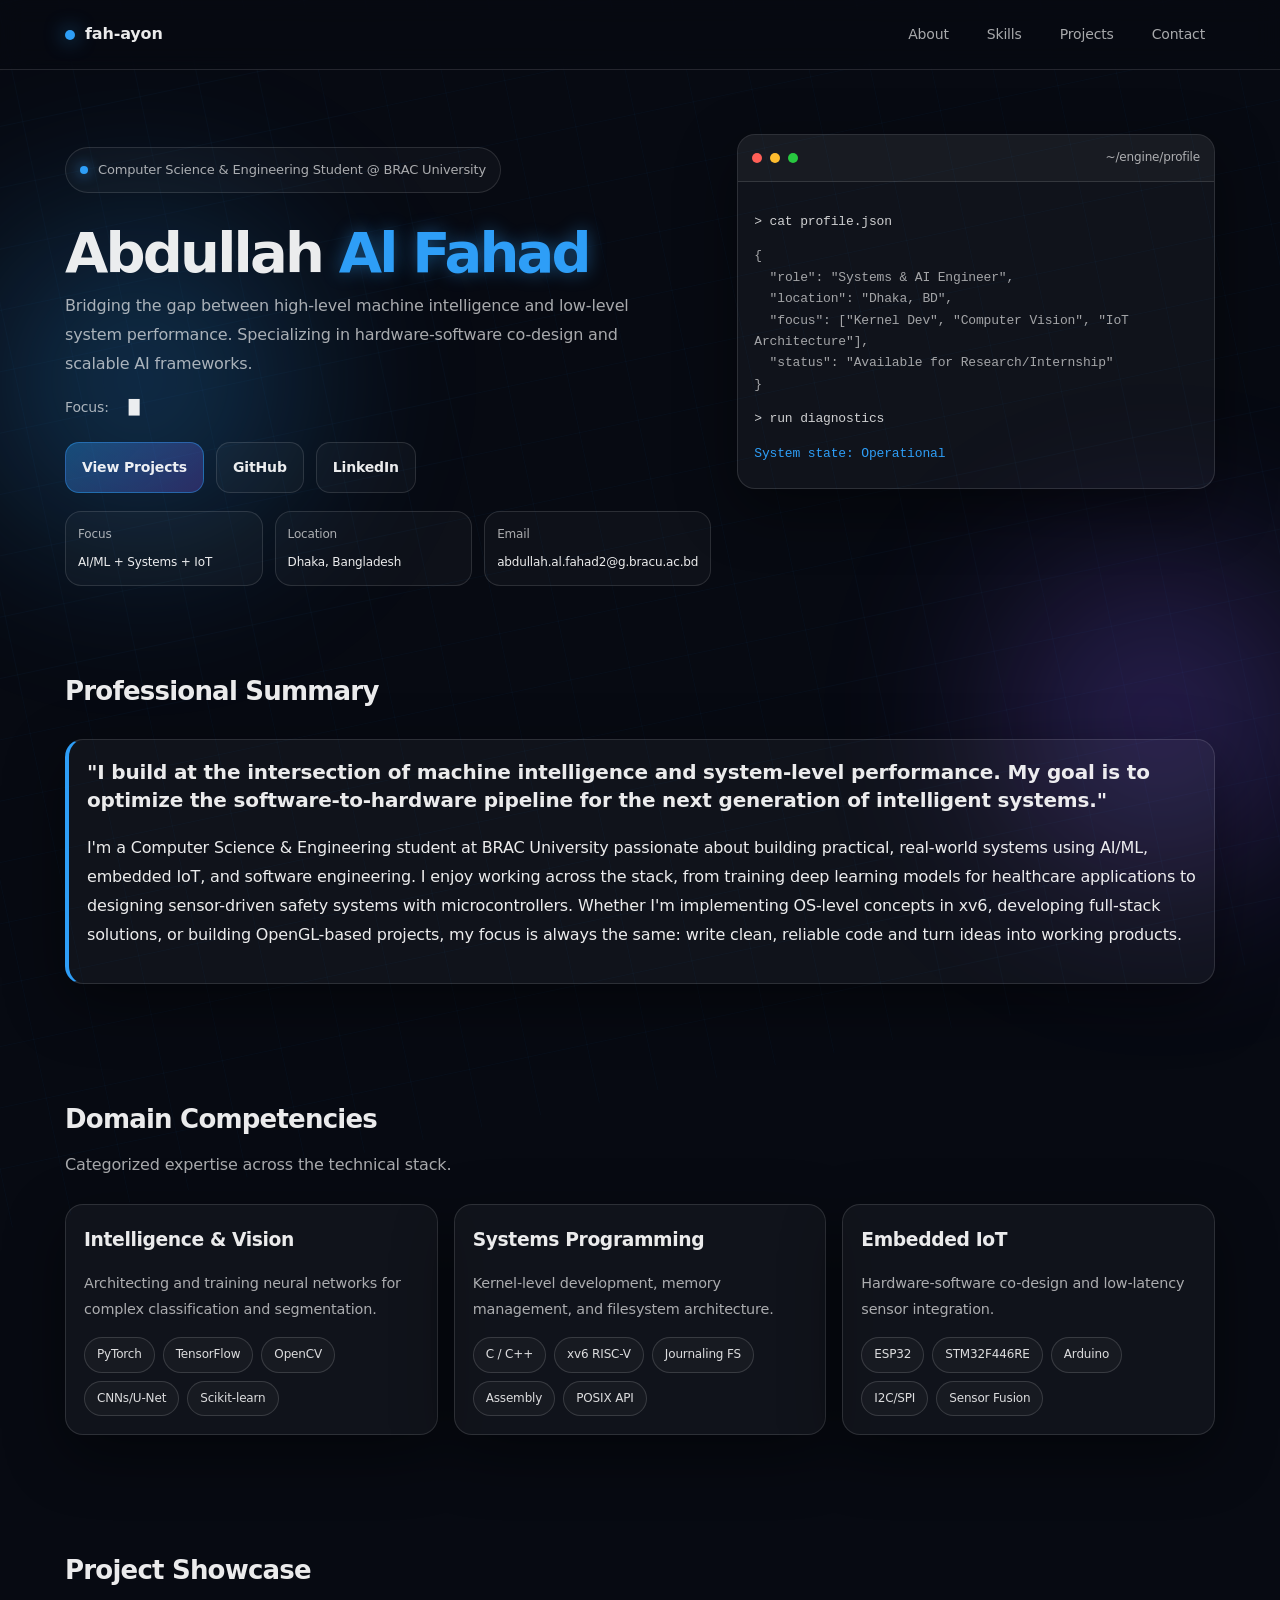
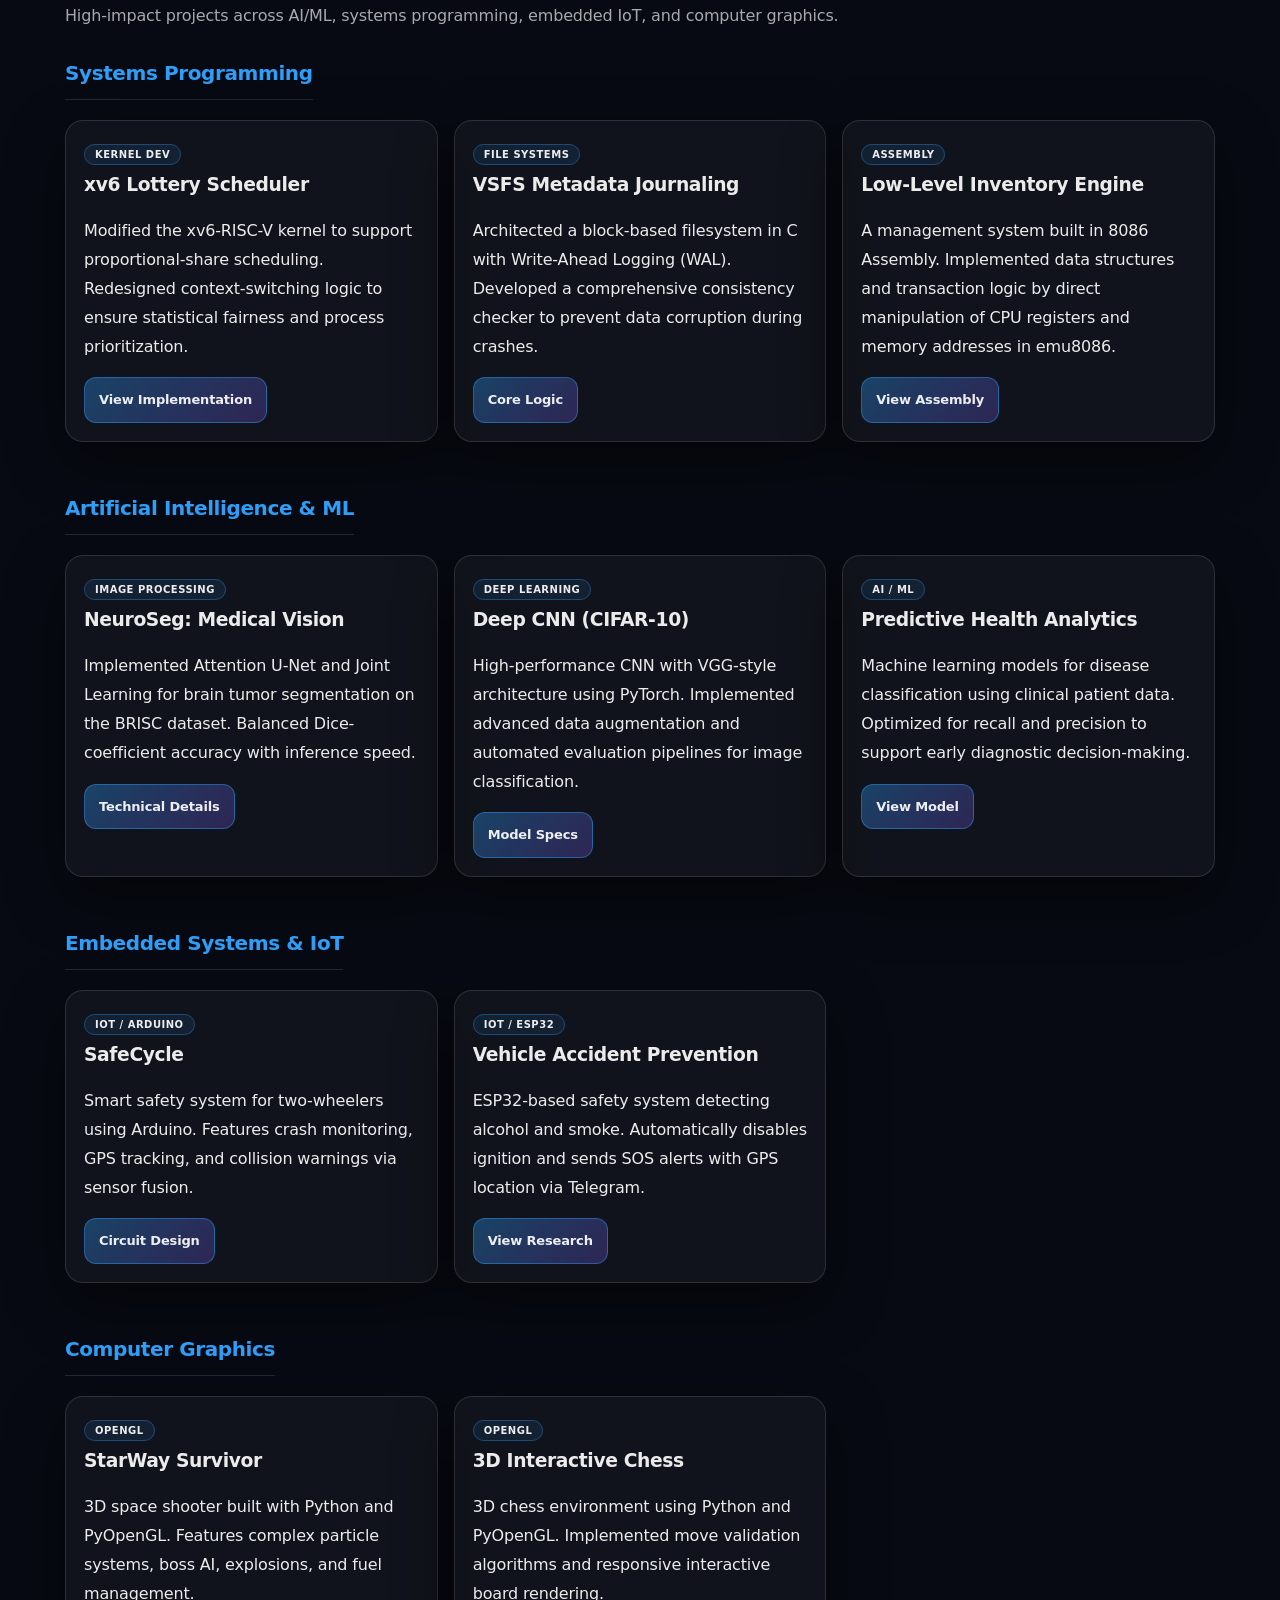
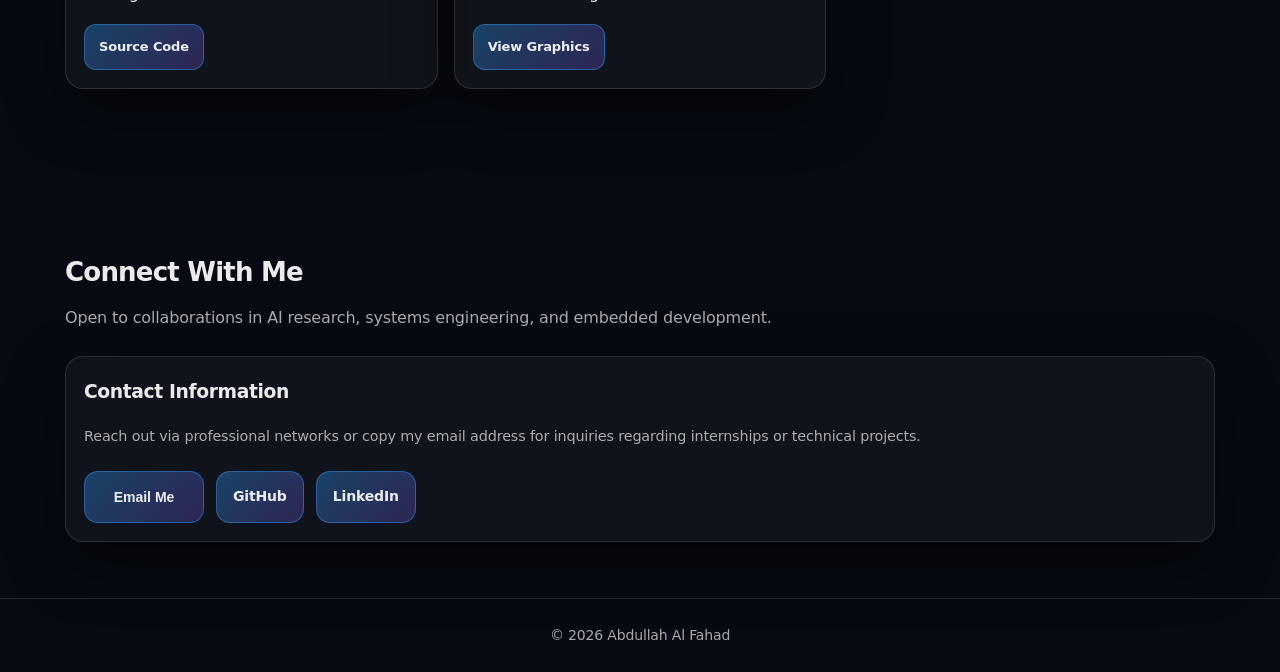
==== index.html @ 22591448 "fix project info and title" ====
<!DOCTYPE html>
<html lang="en">
<head>
  <meta charset="UTF-8" />
  <meta name="viewport" content="width=device-width, initial-scale=1.0" />
  <title>Abdullah Al Fahad | Computer Science Engineer</title>
  <meta name="description" content="Abdullah Al Fahad - CSE Student at BRAC University | Specializing in AI/ML, Systems Programming, and Embedded IoT." />
  <meta name="author" content="Abdullah Al Fahad" />
  <link rel="stylesheet" href="style.css" />
  <link rel="icon" href="https://fav.farm/code" />
</head>

<body>
  <div class="bg">
    <div class="grid"></div>
    <div class="glow glow-1"></div>
    <div class="glow glow-2"></div>
  </div>

  <header class="nav">
    <div class="nav-inner">
      <a class="brand" href="#home">
        <span class="brand-dot"></span>
        <span>fah-ayon</span>
      </a>

      <nav class="links" id="navLinks">
        <a href="#about">About</a>
        <a href="#competencies">Skills</a>
        <a href="#projects">Projects</a>
        <a href="#contact">Contact</a>
      </nav>

      <button class="menu-btn" id="menuBtn" aria-label="Open menu">
        <span></span><span></span><span></span>
      </button>
    </div>
  </header>

  <main id="home" class="container hero">
    <div class="hero-left">
      <p class="tag">
        <span class="pulse"></span>
        Computer Science & Engineering Student @ BRAC University
      </p>

      <h1 class="title">
        Abdullah <span class="neon">Al Fahad</span>
      </h1>

      <p class="subtitle">
        Bridging the gap between high-level machine intelligence and low-level system performance. 
        Specializing in hardware-software co-design and scalable AI frameworks.
      </p>

      <div class="typing">
        <span class="typing-label">Focus:</span>
        <span class="typing-text" id="typingText"></span>
        <span class="typing-cursor">█</span>
      </div>

      <div class="hero-actions">
        <a class="btn primary" href="#projects">View Projects</a>
        <a class="btn ghost" href="https://github.com/fah-ayon" target="_blank" rel="noreferrer">GitHub</a>
        <a class="btn ghost" href="https://linkedin.com/in/abdullahalfahadayon/" target="_blank" rel="noreferrer">LinkedIn</a>
      </div>

      <div class="hero-metrics">
        <div class="metric">
          <div class="metric-title">Focus</div>
          <div class="metric-value">AI/ML + Systems + IoT</div>
        </div>
        <div class="metric">
          <div class="metric-title">Location</div>
          <div class="metric-value">Dhaka, Bangladesh</div>
        </div>
        <div class="metric">
          <div class="metric-title">Email</div>
          <div class="metric-value">abdullah.al.fahad2@g.bracu.ac.bd</div>
        </div>
      </div>
    </div>

    <div class="hero-right">
      <div class="card terminal">
        <div class="terminal-top">
          <span class="dot red"></span>
          <span class="dot yellow"></span>
          <span class="dot green"></span>
          <span class="terminal-title">~/engine/profile</span>
        </div>
        <div class="terminal-body">
          <p><span class="cmd">> cat profile.json</span></p>
          <p class="out">{
  "role": "Systems & AI Engineer",
  "location": "Dhaka, BD",
  "focus": ["Kernel Dev", "Computer Vision", "IoT Architecture"],
  "status": "Available for Research/Internship"
}</p>
          <p><span class="cmd">> run diagnostics</span></p>
          <p class="out ok">System state: Operational</p>
        </div>
      </div>
    </div>
  </main>

  <section id="about" class="container section reveal">
    <div class="section-head">
      <h2>Professional Summary</h2>
    </div>
    <div class="card about-card">
      <blockquote>
        "I build at the intersection of machine intelligence and system-level performance. My goal is to optimize the software-to-hardware pipeline for the next generation of intelligent systems."
      </blockquote>
      <p>
        I'm a Computer Science & Engineering student at BRAC University passionate about building practical, real-world systems using AI/ML, embedded IoT, and software engineering. I enjoy working across the stack, from training deep learning models for healthcare applications to designing sensor-driven safety systems with microcontrollers. Whether I'm implementing OS-level concepts in xv6, developing full-stack solutions, or building OpenGL-based projects, my focus is always the same: write clean, reliable code and turn ideas into working products.
      </p>
    </div>
  </section>

  <section id="competencies" class="container section reveal">
    <div class="section-head">
      <h2>Domain Competencies</h2>
      <p>Categorized expertise across the technical stack.</p>
    </div>
    <div class="skills-grid">
      <div class="card reveal">
        <h3>Intelligence & Vision</h3>
        <p class="muted">Architecting and training neural networks for complex classification and segmentation.</p>
        <div class="chips">
          <span class="chip">PyTorch</span>
          <span class="chip">TensorFlow</span>
          <span class="chip">OpenCV</span>
          <span class="chip">CNNs/U-Net</span>
          <span class="chip">Scikit-learn</span>
        </div>
      </div>

      <div class="card reveal">
        <h3>Systems Programming</h3>
        <p class="muted">Kernel-level development, memory management, and filesystem architecture.</p>
        <div class="chips">
          <span class="chip">C / C++</span>
          <span class="chip">xv6 RISC-V</span>
          <span class="chip">Journaling FS</span>
          <span class="chip">Assembly</span>
          <span class="chip">POSIX API</span>
        </div>
      </div>

      <div class="card reveal">
        <h3>Embedded IoT</h3>
        <p class="muted">Hardware-software co-design and low-latency sensor integration.</p>
        <div class="chips">
          <span class="chip">ESP32</span>
          <span class="chip">STM32F446RE</span>
          <span class="chip">Arduino</span>
          <span class="chip">I2C/SPI</span>
          <span class="chip">Sensor Fusion</span>
        </div>
      </div>
    </div>
  </section>

  <section id="projects" class="container section reveal">
    <div class="section-head">
      <h2>Project Showcase</h2>
      <p>High-impact projects across AI/ML, systems programming, embedded IoT, and computer graphics.</p>
    </div>

    <div class="category-group reveal">
      <h3 class="category-title">Systems Programming</h3>
      <div class="projects-grid">
        <article class="card project reveal">
          <div class="project-top"><span class="badge">Kernel Dev</span></div>
          <h3>xv6 Lottery Scheduler</h3>
          <p>Modified the xv6-RISC-V kernel to support proportional-share scheduling. Redesigned context-switching logic to ensure statistical fairness and process prioritization.</p>
          <div class="project-actions"><a class="btn small primary" href="https://github.com/fah-ayon/Lottery-Scheduler-xv6" target="_blank">View Implementation</a></div>
        </article>

        <article class="card project reveal">
          <div class="project-top"><span class="badge">File Systems</span></div>
          <h3>VSFS Metadata Journaling</h3>
          <p>Architected a block-based filesystem in C with Write-Ahead Logging (WAL). Developed a comprehensive consistency checker to prevent data corruption during crashes.</p>
          <div class="project-actions"><a class="btn small primary" href="https://github.com/fah-ayon/MetaData-Journaling-VSFS-" target="_blank">Core Logic</a></div>
        </article>

        <article class="card project reveal">
          <div class="project-top"><span class="badge">Assembly</span></div>
          <h3>Low-Level Inventory Engine</h3>
          <p>A management system built in 8086 Assembly. Implemented data structures and transaction logic by direct manipulation of CPU registers and memory addresses in emu8086.</p>
          <div class="project-actions"><a class="btn small primary" href="https://github.com/fah-ayon/Grocery-Inventory-Management-System" target="_blank">View Assembly</a></div>
        </article>
      </div>
    </div>

    <div class="category-group reveal">
      <h3 class="category-title">Artificial Intelligence & ML</h3>
      <div class="projects-grid">
        <article class="card project reveal">
          <div class="project-top"><span class="badge">Image Processing</span></div>
          <h3>NeuroSeg: Medical Vision</h3>
          <p>Implemented Attention U-Net and Joint Learning for brain tumor segmentation on the BRISC dataset. Balanced Dice-coefficient accuracy with inference speed.</p>
          <div class="project-actions"><a class="btn small primary" href="https://github.com/fah-ayon/NeuroSeg-Classification" target="_blank">Technical Details</a></div>
        </article>

        <article class="card project reveal">
          <div class="project-top"><span class="badge">Deep Learning</span></div>
          <h3>Deep CNN (CIFAR-10)</h3>
          <p>High-performance CNN with VGG-style architecture using PyTorch. Implemented advanced data augmentation and automated evaluation pipelines for image classification.</p>
          <div class="project-actions"><a class="btn small primary" href="https://github.com/fah-ayon/Deep-CNN-Classifier-CIFAR10" target="_blank">Model Specs</a></div>
        </article>

        <article class="card project reveal">
          <div class="project-top"><span class="badge">AI / ML</span></div>
          <h3>Predictive Health Analytics</h3>
          <p>Machine learning models for disease classification using clinical patient data. Optimized for recall and precision to support early diagnostic decision-making.</p>
          <div class="project-actions"><a class="btn small primary" href="https://github.com/fah-ayon/Disease-Classification-using-Machine-Learning" target="_blank">View Model</a></div>
        </article>
      </div>
    </div>

    <div class="category-group reveal">
      <h3 class="category-title">Embedded Systems & IoT</h3>
      <div class="projects-grid">
        <article class="card project reveal">
          <div class="project-top"><span class="badge">IoT / Arduino</span></div>
          <h3>SafeCycle</h3>
          <p>Smart safety system for two-wheelers using Arduino. Features crash monitoring, GPS tracking, and collision warnings via sensor fusion.</p>
          <div class="project-actions"><a class="btn small primary" href="https://github.com/fah-ayon/SafeCycle" target="_blank">Circuit Design</a></div>
        </article>

        <article class="card project reveal">
          <div class="project-top"><span class="badge">IoT / ESP32</span></div>
          <h3>Vehicle Accident Prevention</h3>
          <p>ESP32-based safety system detecting alcohol and smoke. Automatically disables ignition and sends SOS alerts with GPS location via Telegram.</p>
          <div class="project-actions"><a class="btn small primary" href="https://github.com/fah-ayon/Car-Accident-Detection-and-Prevention-System-with-Alcohol-Smoke-Detector" target="_blank">View Research</a></div>
        </article>
      </div>
    </div>

    <div class="category-group reveal">
      <h3 class="category-title">Computer Graphics</h3>
      <div class="projects-grid">
        <article class="card project reveal">
          <div class="project-top"><span class="badge">OpenGL</span></div>
          <h3>StarWay Survivor</h3>
          <p>3D space shooter built with Python and PyOpenGL. Features complex particle systems, boss AI, explosions, and fuel management.</p>
          <div class="project-actions"><a class="btn small primary" href="https://github.com/fah-ayon/StarWay-Survivor-3D-OpenGL-Space-Shooter" target="_blank">Source Code</a></div>
        </article>

        <article class="card project reveal">
          <div class="project-top"><span class="badge">OpenGL</span></div>
          <h3>3D Interactive Chess</h3>
          <p>3D chess environment using Python and PyOpenGL. Implemented move validation algorithms and responsive interactive board rendering.</p>
          <div class="project-actions"><a class="btn small primary" href="https://github.com/fah-ayon/3D-Chess-Game" target="_blank">View Graphics</a></div>
        </article>
      </div>
    </div>
  </section>

<section id="contact" class="container section reveal">
  <div class="section-head">
    <h2>Connect With Me</h2>
    <p>Open to collaborations in AI research, systems engineering, and embedded development.</p>
  </div>
  <div class="card">
    <h3>Contact Information</h3>
    <p class="muted">
      Reach out via professional networks or copy my email address for inquiries regarding internships or technical projects.
    </p>
    <div class="hero-actions">
      <button class="btn primary" id="copyEmailBtn" data-email="abdullah.al.fahad2@g.bracu.ac.bd">
        <span class="btn-text">Email Me</span>
        <span class="copy-feedback" style="display: none;">Copied!</span>
      </button>
      
      <a class="btn primary" href="https://github.com/fah-ayon" target="_blank" rel="noreferrer">GitHub</a>
      <a class="btn primary" href="https://linkedin.com/in/abdullahalfahadayon/" target="_blank" rel="noreferrer">LinkedIn</a>
    </div>
  </div>
</section>

  <footer class="footer">
    <p>
      &copy; <span id="year"></span> Abdullah Al Fahad
    </p>
  </footer>

  <script src="script.js"></script>
</body>
</html>
---- style.css ----
/* ============================================
   CSS VARIABLES
   ============================================ */
:root {
  --bg: #070a12;
  --panel: rgba(255, 255, 255, 0.06);
  --panel2: rgba(255, 255, 255, 0.08);
  --text: rgba(255, 255, 255, 0.92);
  --muted: rgba(255, 255, 255, 0.65);
  --line: rgba(255, 255, 255, 0.12);
  --neon: #2e9ef7;
  --neon2: #8a5cff;
  --shadow: 0 20px 60px rgba(0, 0, 0, 0.45);
  --radius: 18px;
}

/* ============================================
   GLOBAL RESETS & BASE STYLES
   ============================================ */
* {
  box-sizing: border-box;
}

html {
  scroll-behavior: smooth;
}

body {
  margin: 0;
  font-family: ui-sans-serif, system-ui, -apple-system, Segoe UI, Roboto, Arial, sans-serif;
  background: var(--bg);
  color: var(--text);
  overflow-x: hidden;
  line-height: 1.8;
  letter-spacing: -0.01em;
}

a {
  color: inherit;
  text-decoration: none;
}

.container {
  width: min(1150px, 92%);
  margin: 0 auto;
}

/* ============================================
   BACKGROUND EFFECTS
   ============================================ */
.bg {
  position: fixed;
  inset: 0;
  z-index: -1;
}

/* Grid Pattern */
.grid {
  position: absolute;
  inset: -20%;
  background-image: 
    linear-gradient(rgba(46, 158, 247, 0.10) 1px, transparent 1px),
    linear-gradient(90deg, rgba(46, 158, 247, 0.10) 1px, transparent 1px);
  background-size: 60px 60px;
  transform: rotate(-12deg);
  filter: blur(0.2px);
  opacity: 0.35;
}

/* Glow Effects */
.glow {
  position: absolute;
  width: 520px;
  height: 520px;
  border-radius: 50%;
  filter: blur(80px);
  opacity: 0.35;
}

.glow-1 {
  left: -120px;
  top: 120px;
  background: radial-gradient(circle, var(--neon), transparent 65%);
}

.glow-2 {
  right: -140px;
  bottom: -80px;
  background: radial-gradient(circle, var(--neon2), transparent 65%);
}

/* ============================================
   NAVIGATION BAR
   ============================================ */
.nav {
  position: sticky;
  top: 0;
  backdrop-filter: blur(12px);
  border-bottom: 1px solid var(--line);
  background: rgba(7, 10, 18, 0.65);
  z-index: 50;
}

.nav-inner {
  width: min(1150px, 92%);
  margin: 0 auto;
  display: flex;
  align-items: center;
  justify-content: space-between;
  padding: 14px 0;
}

/* Brand Logo */
.brand {
  display: flex;
  align-items: center;
  gap: 10px;
  font-weight: 700;
}

.brand-dot {
  width: 10px;
  height: 10px;
  border-radius: 50%;
  background: var(--neon);
  box-shadow: 0 0 20px rgba(46, 158, 247, 0.8);
}

/* Navigation Links */
.links {
  display: flex;
  gap: 18px;
  font-size: 14px;
  color: var(--muted);
}

.links a {
  padding: 8px 10px;
  border-radius: 12px;
  transition: 0.2s ease;
}

.links a:hover {
  background: rgba(255, 255, 255, 0.06);
  color: var(--text);
}

/* Mobile Menu Button */
.menu-btn {
  display: none;
  border: 1px solid var(--line);
  background: rgba(255, 255, 255, 0.04);
  padding: 8px;
  border-radius: 8px;
  cursor: pointer;
  flex-direction: column;
  gap: 4px;
}

.menu-btn span {
  display: block;
  width: 20px;
  height: 2px;
  background-color: var(--text);
  transition: 0.3s ease;
}

.menu-btn.active span:nth-child(1) {
  transform: translateY(6px) rotate(45deg);
}

.menu-btn.active span:nth-child(2) {
  opacity: 0;
}

.menu-btn.active span:nth-child(3) {
  transform: translateY(-6px) rotate(-45deg);
}

/* ============================================
   HERO SECTION
   ============================================ */
.hero {
  padding: 64px 0 26px;
  display: grid;
  grid-template-columns: 1.15fr 0.85fr;
  gap: 26px;
  align-items: start;
}

/* Tag Badge */
.tag {
  display: inline-flex;
  align-items: center;
  gap: 10px;
  font-size: 13px;
  color: var(--muted);
  border: 1px solid var(--line);
  padding: 10px 14px;
  border-radius: 999px;
  background: rgba(255, 255, 255, 0.03);
}

.pulse {
  width: 8px;
  height: 8px;
  border-radius: 50%;
  background: var(--neon);
  box-shadow: 0 0 14px rgba(46, 158, 247, 0.9);
}

/* Hero Text */
.title {
  margin: 18px 0 10px;
  font-size: clamp(36px, 5vw, 56px);
  line-height: 1.05;
  letter-spacing: -0.05em;
}

.neon {
  color: var(--neon);
  text-shadow: 0 0 18px rgba(46, 158, 247, 0.45);
}

.subtitle {
  margin: 0;
  color: var(--muted);
  font-size: 16px;
  max-width: 56ch;
}

/* Typing Effect */
.typing {
  margin-top: 16px;
  display: flex;
  align-items: center;
  gap: 10px;
  font-size: 14px;
}

.typing-label {
  color: var(--muted);
}

.typing-text {
  color: var(--neon);
  font-family: monospace;
}

.typing-cursor {
  animation: blink 1s infinite;
}

@keyframes blink {
  50% {
    opacity: 0;
  }
}

/* Hero Actions */
.hero-actions {
  display: flex;
  flex-wrap: wrap;
  gap: 12px;
  margin-top: 22px;
}

/* Hero Metrics */
.hero-metrics {
  margin-top: 18px;
  display: grid;
  grid-template-columns: repeat(3, 1fr);
  gap: 12px;
}

.metric {
  border: 1px solid var(--line);
  background: rgba(255, 255, 255, 0.03);
  border-radius: 16px;
  padding: 12px;
}

.metric-title {
  color: var(--muted);
  font-size: 12px;
  margin-bottom: 6px;
}

.metric-value {
  font-size: 12px;
  color: rgba(255, 255, 255, 0.92);
}

/* ============================================
   BUTTONS
   ============================================ */
.btn {
  display: inline-flex;
  align-items: center;
  justify-content: center;
  padding: 12px 16px;
  border-radius: 14px;
  border: 1px solid var(--line);
  background: rgba(255, 255, 255, 0.04);
  color: var(--text);
  font-weight: 600;
  font-size: 14px;
  transition: 0.2s ease;
}

.btn:hover {
  transform: translateY(-1px);
  border-color: rgba(46, 158, 247, 0.35);
  box-shadow: 0 14px 40px rgba(0, 0, 0, 0.35);
}

.btn.primary {
  background: linear-gradient(135deg, rgba(46, 158, 247, 0.35), rgba(138, 92, 255, 0.25));
  border-color: rgba(46, 158, 247, 0.45);
}

.btn.ghost {
  background: rgba(255, 255, 255, 0.03);
}

.btn.small {
  padding: 10px 14px;
  border-radius: 12px;
  font-size: 13px;
}

#copyEmailBtn {
  position: relative;
  min-width: 120px;
  display: inline-flex;
  align-items: center;
  justify-content: center;
  cursor: pointer;
}

.copy-feedback {
  color: #50b3ec;
  font-weight: bold;
}

/* ============================================
   CARD COMPONENTS
   ============================================ */
.card {
  border: 1px solid var(--line);
  background: rgba(255, 255, 255, 0.04);
  border-radius: var(--radius);
  box-shadow: var(--shadow);
  padding: 18px;
  transition: all 0.3s cubic-bezier(0.4, 0, 0.2, 1);
}

.card:hover {
  border-color: rgba(46, 158, 247, 0.4);
}

/* Terminal Card */
.terminal {
  padding: 0;
  overflow: hidden;
}

.terminal-top {
  display: flex;
  align-items: center;
  gap: 8px;
  padding: 12px 14px;
  border-bottom: 1px solid var(--line);
  background: rgba(255, 255, 255, 0.03);
}

.dot {
  width: 10px;
  height: 10px;
  border-radius: 50%;
}

.red {
  background: #ff5f57;
}

.yellow {
  background: #febc2e;
}

.green {
  background: #28c840;
}

.terminal-title {
  margin-left: auto;
  font-size: 12px;
  color: var(--muted);
}

.terminal-body {
  padding: 16px;
  font-family: monospace;
  font-size: 13px;
  line-height: 1.65;
}

.cmd {
  color: rgba(255, 255, 255, 0.8);
}

.out {
  color: rgba(255, 255, 255, 0.62);
  margin: 0 0 8px;
  white-space: pre-wrap;
}

.ok {
  color: var(--neon);
}

/* ============================================
   SECTIONS
   ============================================ */
.section {
  padding: 56px 0;
  scroll-margin-top: 80px;
}

.section-head {
  margin-bottom: 24px;
}

.section-head h2 {
  margin: 0 0 8px;
  font-size: 26px;
  letter-spacing: -0.03em;
}

.section-head p {
  margin: 0;
  color: var(--muted);
}

/* About Section */
.about-card {
  border-left: 4px solid var(--neon);
}

blockquote {
  font-size: 1.25rem;
  font-weight: 600;
  color: var(--text);
  margin: 0 0 20px 0;
  line-height: 1.4;
}

/* Skills & Projects Grids */
.skills-grid,
.projects-grid {
  display: grid;
  grid-template-columns: repeat(3, 1fr);
  gap: 16px;
}

h3 {
  margin: 0 0 10px;
  letter-spacing: -0.02em;
}

.muted {
  font-size: 0.9rem;
  color: var(--muted);
}

/* Category Groups for Projects */
.category-group {
  margin-bottom: 48px;
}

.category-title {
  font-size: 1.25rem;
  color: var(--neon);
  margin-bottom: 20px;
  padding-bottom: 8px;
  border-bottom: 1px solid var(--line);
  display: inline-block;
}

/* ============================================
   CHIPS & BADGES
   ============================================ */
.chips {
  display: flex;
  flex-wrap: wrap;
  gap: 8px;
  margin-top: 12px;
}

.chip {
  padding: 6px 12px;
  border-radius: 999px;
  border: 1px solid rgba(255, 255, 255, 0.14);
  background: rgba(255, 255, 255, 0.03);
  color: rgba(255, 255, 255, 0.85);
  font-size: 12px;
}

.badge {
  font-size: 10px;
  padding: 4px 10px;
  border-radius: 999px;
  font-weight: 700;
  border: 1px solid rgba(46, 158, 247, 0.35);
  background: rgba(46, 158, 247, 0.10);
  text-transform: uppercase;
  letter-spacing: 0.05em;
}

/* ============================================
   FOOTER
   ============================================ */
.footer {
  padding: 10px 0;
  border-top: 1px solid var(--line);
  text-align: center;
  color: var(--muted);
  font-size: 14px;
}

.a {
  color: var(--neon);
}

.a:hover {
  text-decoration: underline;
}

/* ============================================
   SCROLL REVEAL ANIMATIONS
   ============================================ */

/* Initial state: Hidden and slightly shifted down */
.reveal {
  opacity: 0;
  transform: translateY(30px);
  transition: all 0.8s cubic-bezier(0.4, 0, 0.2, 1);
  visibility: hidden;
}

/* Visible state: Triggered by JavaScript */
.reveal.active {
  opacity: 1;
  transform: translateY(0);
  visibility: visible;
}

/* ============================================
   RESPONSIVE DESIGN
   ============================================ */

/* Tablet & Below */
@media (max-width: 980px) {
  .hero {
    grid-template-columns: 1fr;
  }

  .skills-grid,
  .projects-grid {
    grid-template-columns: 1fr 1fr;
  }
}

/* Mobile */
@media (max-width: 720px) {
  .skills-grid,
  .projects-grid {
    grid-template-columns: 1fr;
  }

  .menu-btn {
    display: flex;
  }

  .links {
    display: none;
    position: absolute;
    top: 70px;
    left: 5%;
    right: 5%;
    flex-direction: column;
    background: rgba(7, 10, 18, 0.98);
    border: 1px solid var(--line);
    border-radius: 12px;
    padding: 20px;
    z-index: 100;
  }

  .links.show {
    display: flex !important;
  }
}
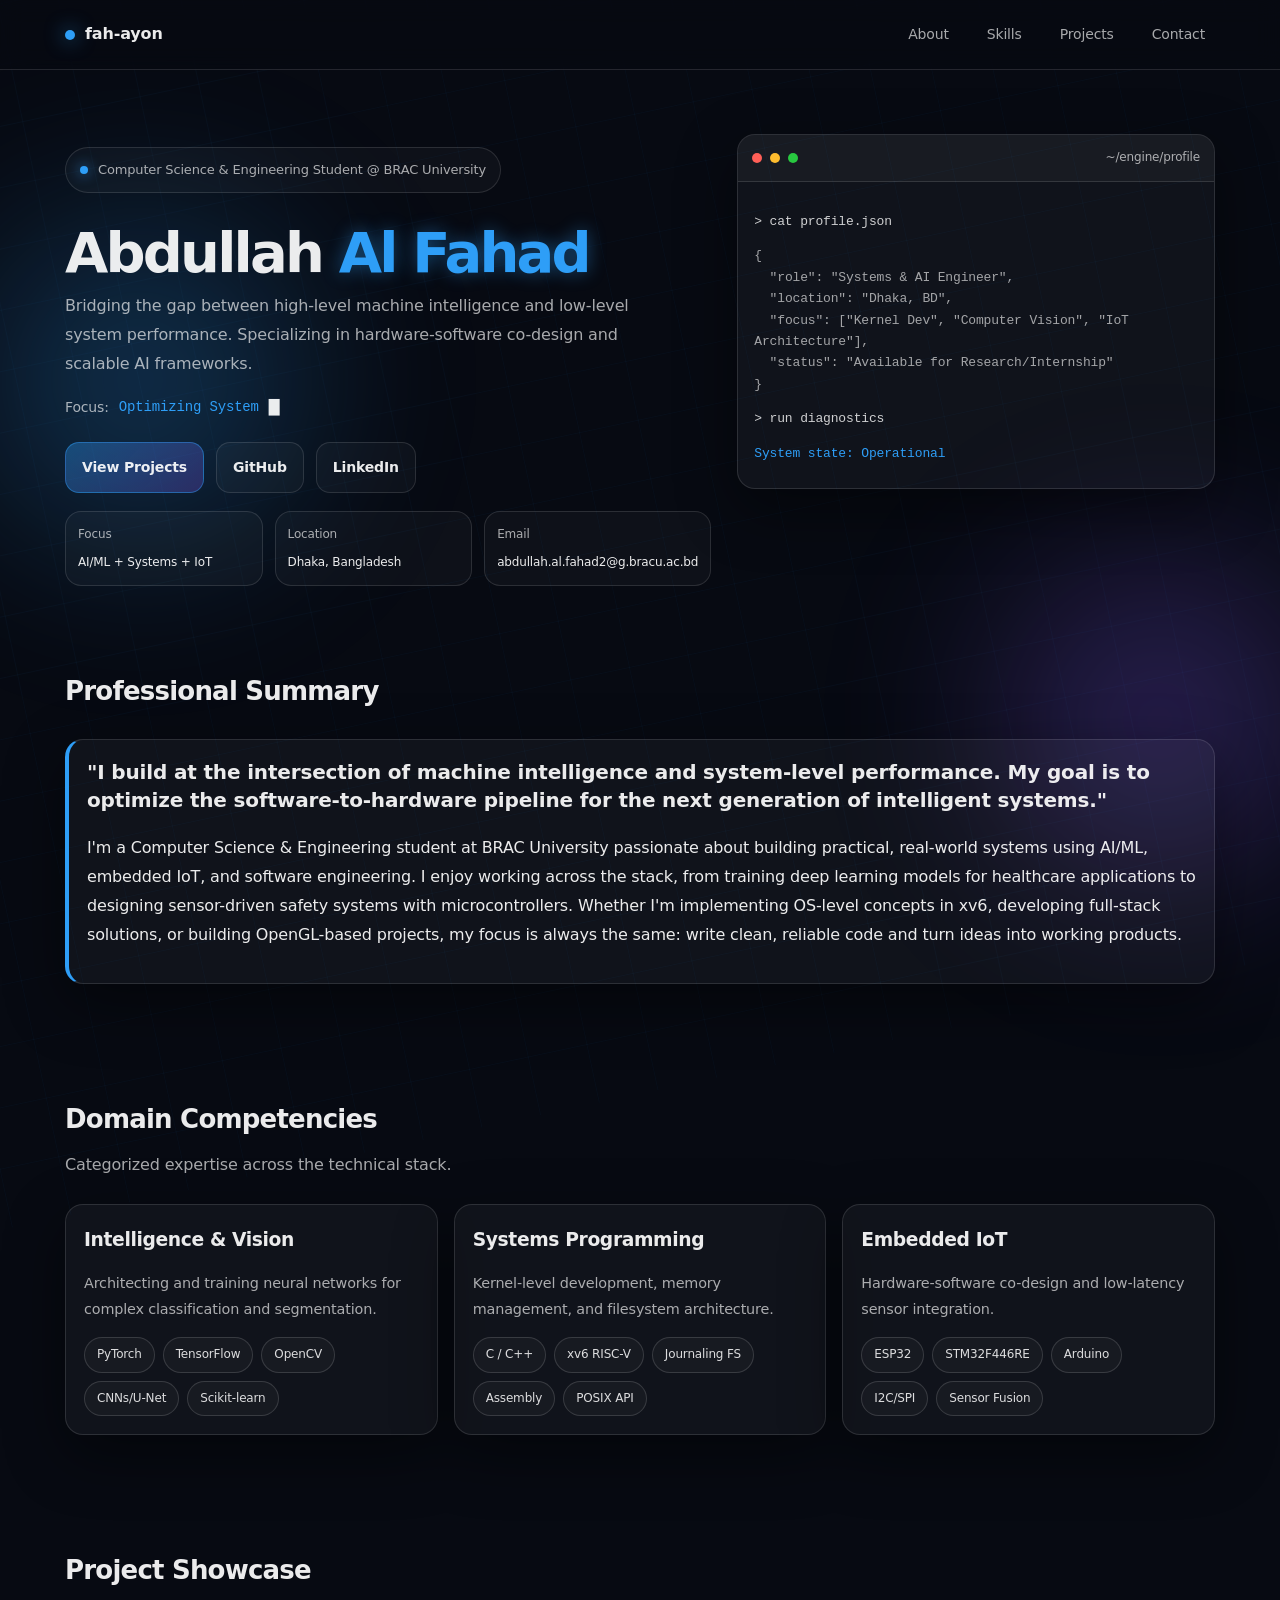
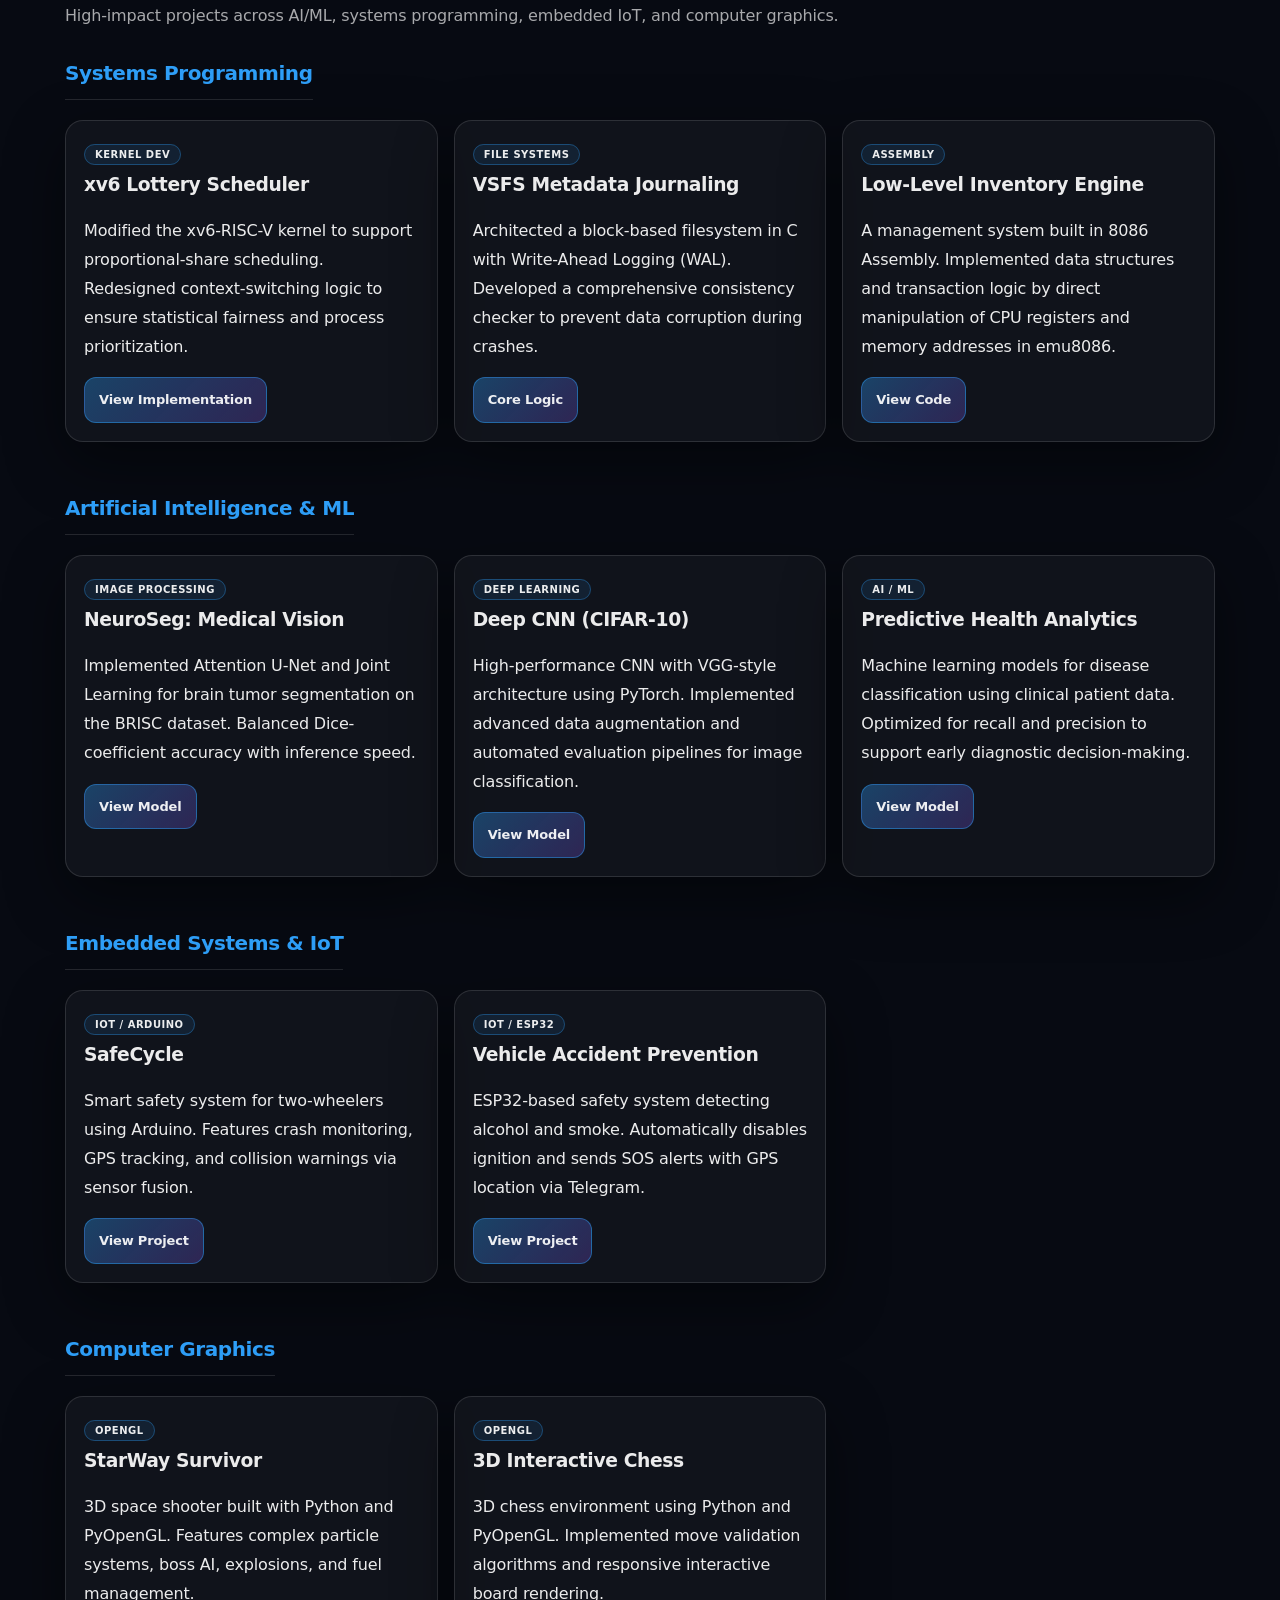
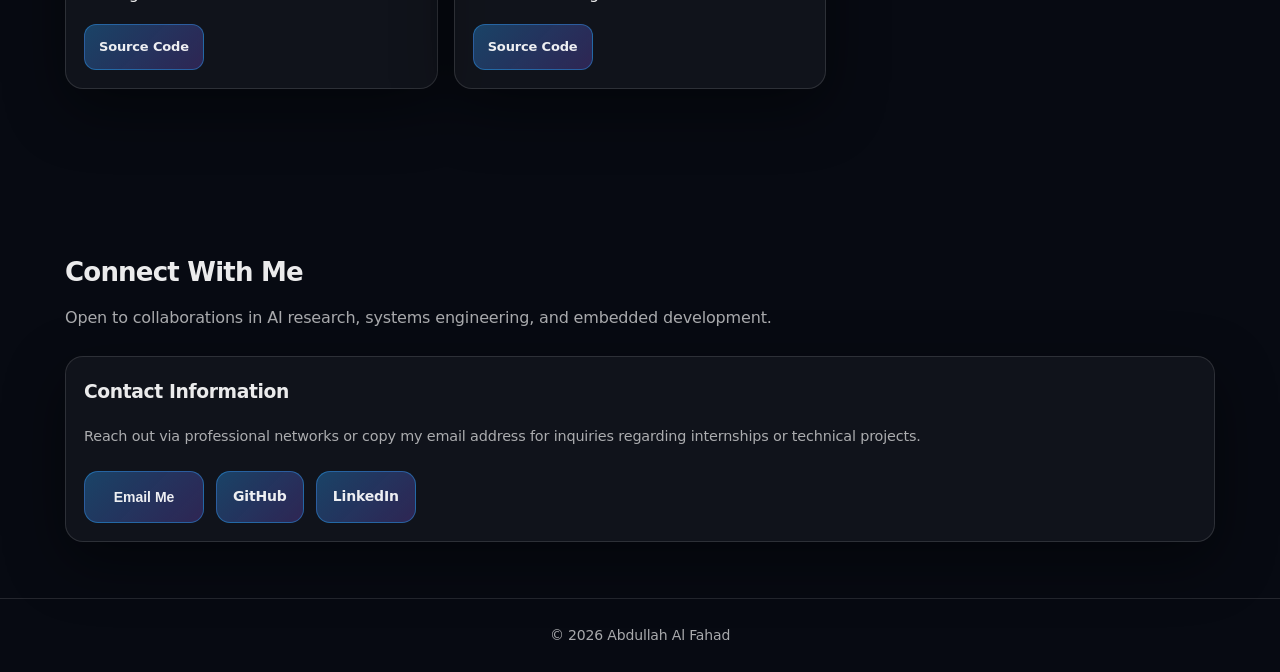
==== commit 436ed244: "fix project info and title" ====
--- a/index.html
+++ b/index.html
@@ -189,7 +189,7 @@
           <div class="project-top"><span class="badge">Assembly</span></div>
           <h3>Low-Level Inventory Engine</h3>
           <p>A management system built in 8086 Assembly. Implemented data structures and transaction logic by direct manipulation of CPU registers and memory addresses in emu8086.</p>
-          <div class="project-actions"><a class="btn small primary" href="https://github.com/fah-ayon/Grocery-Inventory-Management-System" target="_blank">View Assembly</a></div>
+          <div class="project-actions"><a class="btn small primary" href="https://github.com/fah-ayon/Grocery-Inventory-Management-System" target="_blank">View Code</a></div>
         </article>
       </div>
     </div>
@@ -201,14 +201,14 @@
           <div class="project-top"><span class="badge">Image Processing</span></div>
           <h3>NeuroSeg: Medical Vision</h3>
           <p>Implemented Attention U-Net and Joint Learning for brain tumor segmentation on the BRISC dataset. Balanced Dice-coefficient accuracy with inference speed.</p>
-          <div class="project-actions"><a class="btn small primary" href="https://github.com/fah-ayon/NeuroSeg-Classification" target="_blank">Technical Details</a></div>
+          <div class="project-actions"><a class="btn small primary" href="https://github.com/fah-ayon/NeuroSeg-Classification" target="_blank">View Model</a></div>
         </article>
 
         <article class="card project reveal">
           <div class="project-top"><span class="badge">Deep Learning</span></div>
           <h3>Deep CNN (CIFAR-10)</h3>
           <p>High-performance CNN with VGG-style architecture using PyTorch. Implemented advanced data augmentation and automated evaluation pipelines for image classification.</p>
-          <div class="project-actions"><a class="btn small primary" href="https://github.com/fah-ayon/Deep-CNN-Classifier-CIFAR10" target="_blank">Model Specs</a></div>
+          <div class="project-actions"><a class="btn small primary" href="https://github.com/fah-ayon/Deep-CNN-Classifier-CIFAR10" target="_blank">View Model</a></div>
         </article>
 
         <article class="card project reveal">
@@ -227,14 +227,14 @@
           <div class="project-top"><span class="badge">IoT / Arduino</span></div>
           <h3>SafeCycle</h3>
           <p>Smart safety system for two-wheelers using Arduino. Features crash monitoring, GPS tracking, and collision warnings via sensor fusion.</p>
-          <div class="project-actions"><a class="btn small primary" href="https://github.com/fah-ayon/SafeCycle" target="_blank">Circuit Design</a></div>
+          <div class="project-actions"><a class="btn small primary" href="https://github.com/fah-ayon/SafeCycle" target="_blank">View Project</a></div>
         </article>
 
         <article class="card project reveal">
           <div class="project-top"><span class="badge">IoT / ESP32</span></div>
           <h3>Vehicle Accident Prevention</h3>
           <p>ESP32-based safety system detecting alcohol and smoke. Automatically disables ignition and sends SOS alerts with GPS location via Telegram.</p>
-          <div class="project-actions"><a class="btn small primary" href="https://github.com/fah-ayon/Car-Accident-Detection-and-Prevention-System-with-Alcohol-Smoke-Detector" target="_blank">View Research</a></div>
+          <div class="project-actions"><a class="btn small primary" href="https://github.com/fah-ayon/Car-Accident-Detection-and-Prevention-System-with-Alcohol-Smoke-Detector" target="_blank">View Project</a></div>
         </article>
       </div>
     </div>
@@ -253,7 +253,7 @@
           <div class="project-top"><span class="badge">OpenGL</span></div>
           <h3>3D Interactive Chess</h3>
           <p>3D chess environment using Python and PyOpenGL. Implemented move validation algorithms and responsive interactive board rendering.</p>
-          <div class="project-actions"><a class="btn small primary" href="https://github.com/fah-ayon/3D-Chess-Game" target="_blank">View Graphics</a></div>
+          <div class="project-actions"><a class="btn small primary" href="https://github.com/fah-ayon/3D-Chess-Game" target="_blank">Source Code</a></div>
         </article>
       </div>
     </div>
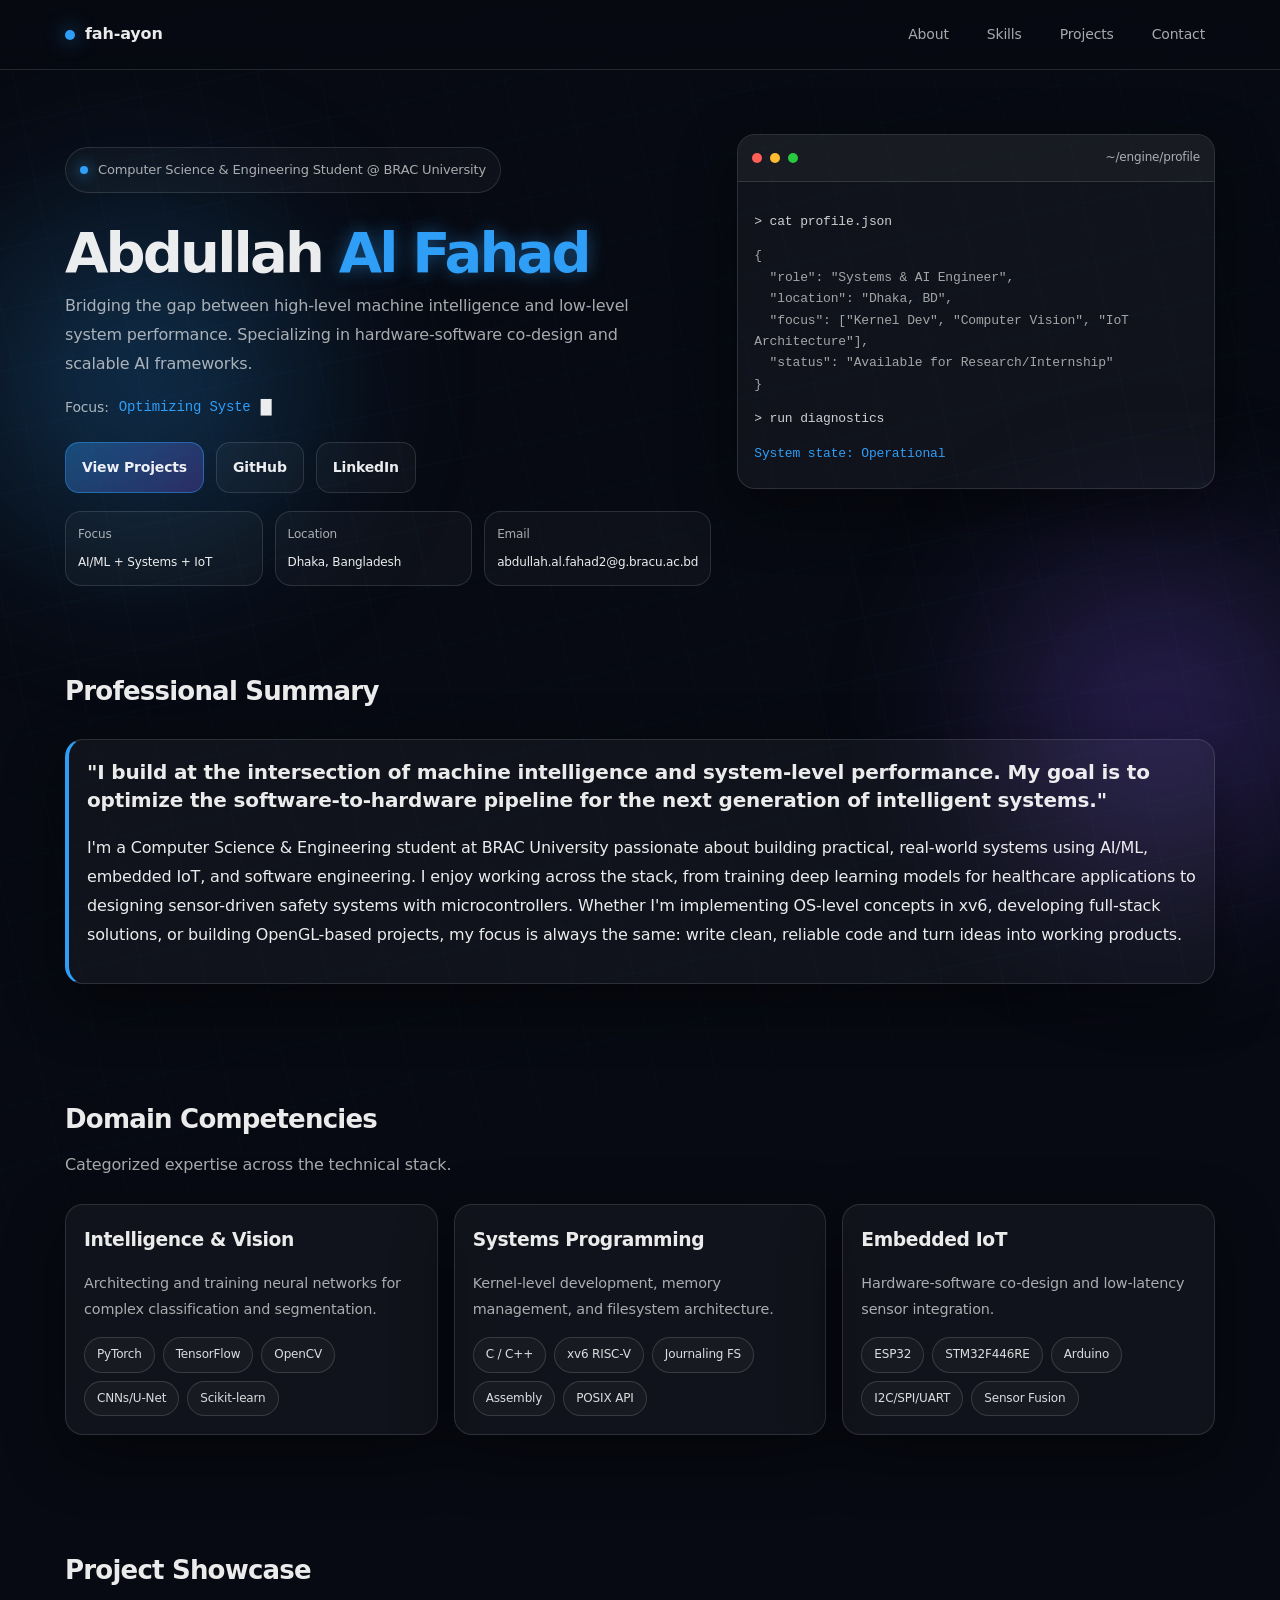
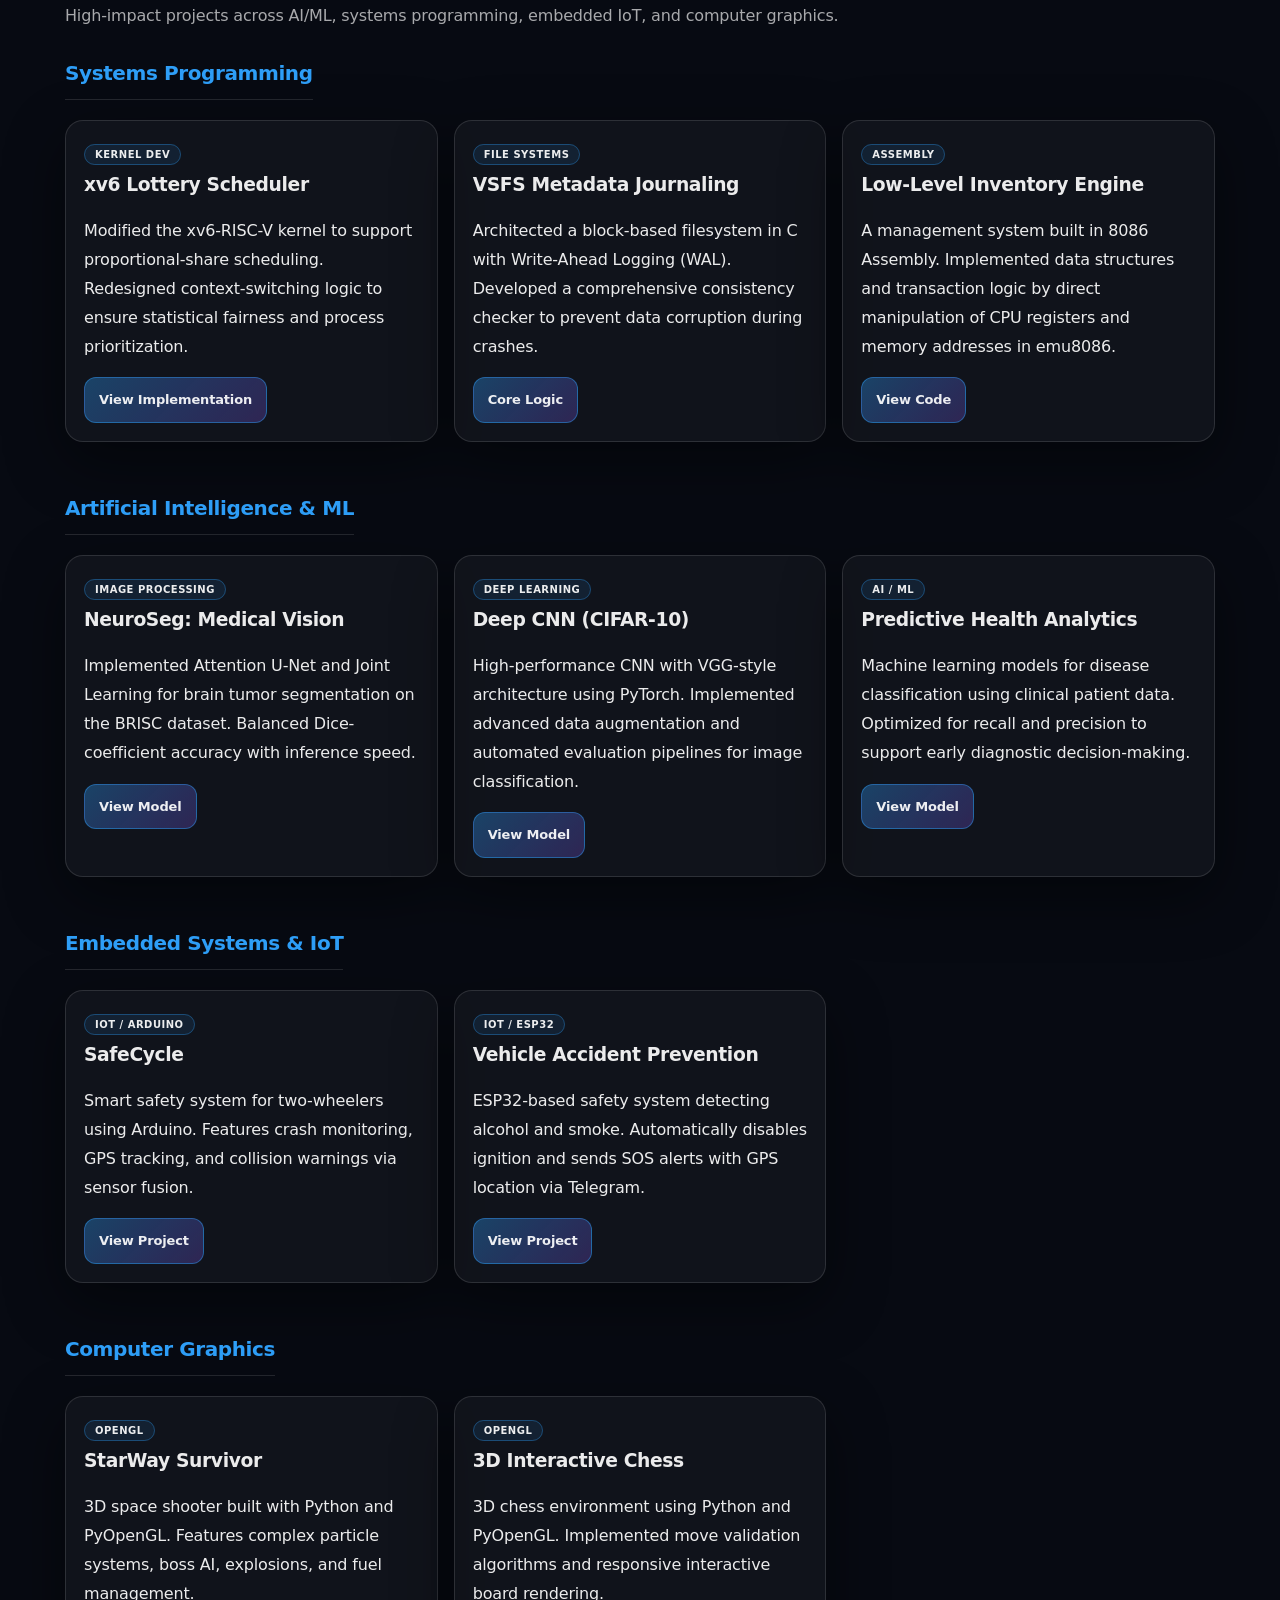
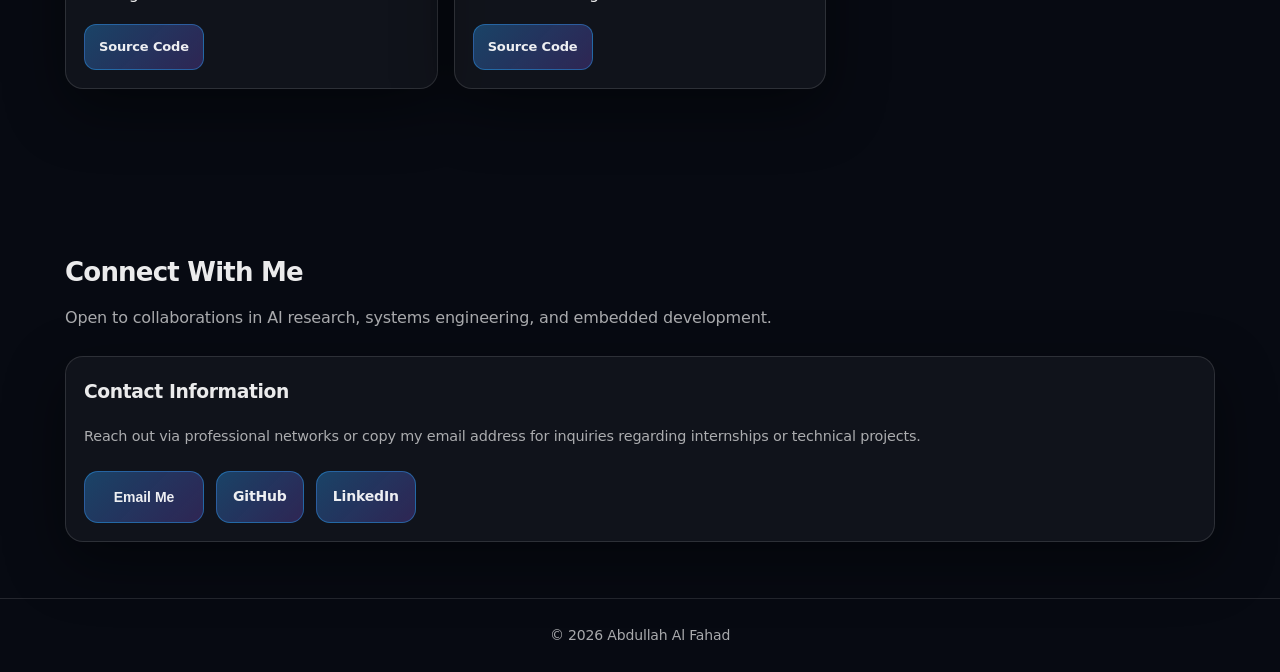
==== commit 6dcea8b8: "fix" ====
--- a/index.html
+++ b/index.html
@@ -155,7 +155,7 @@
           <span class="chip">ESP32</span>
           <span class="chip">STM32F446RE</span>
           <span class="chip">Arduino</span>
-          <span class="chip">I2C/SPI</span>
+          <span class="chip">I2C/SPI/UART</span>
           <span class="chip">Sensor Fusion</span>
         </div>
       </div>
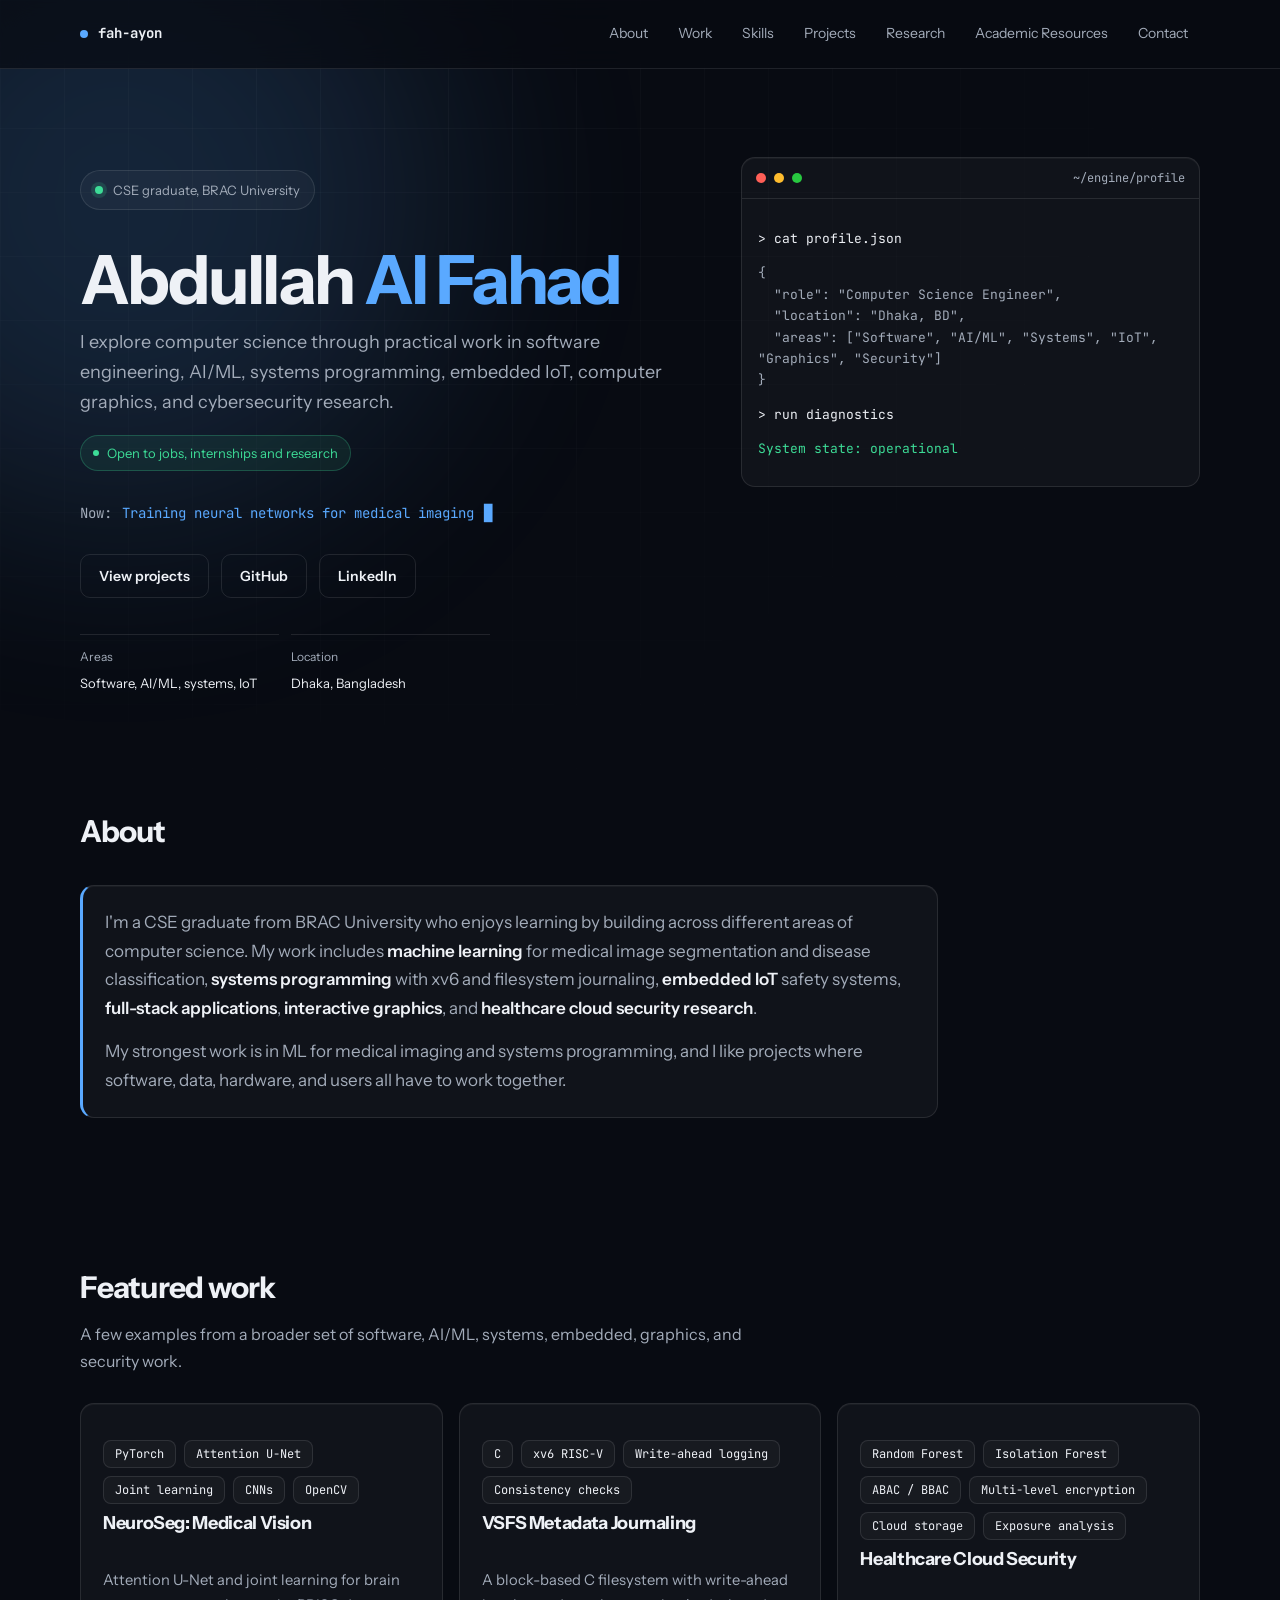
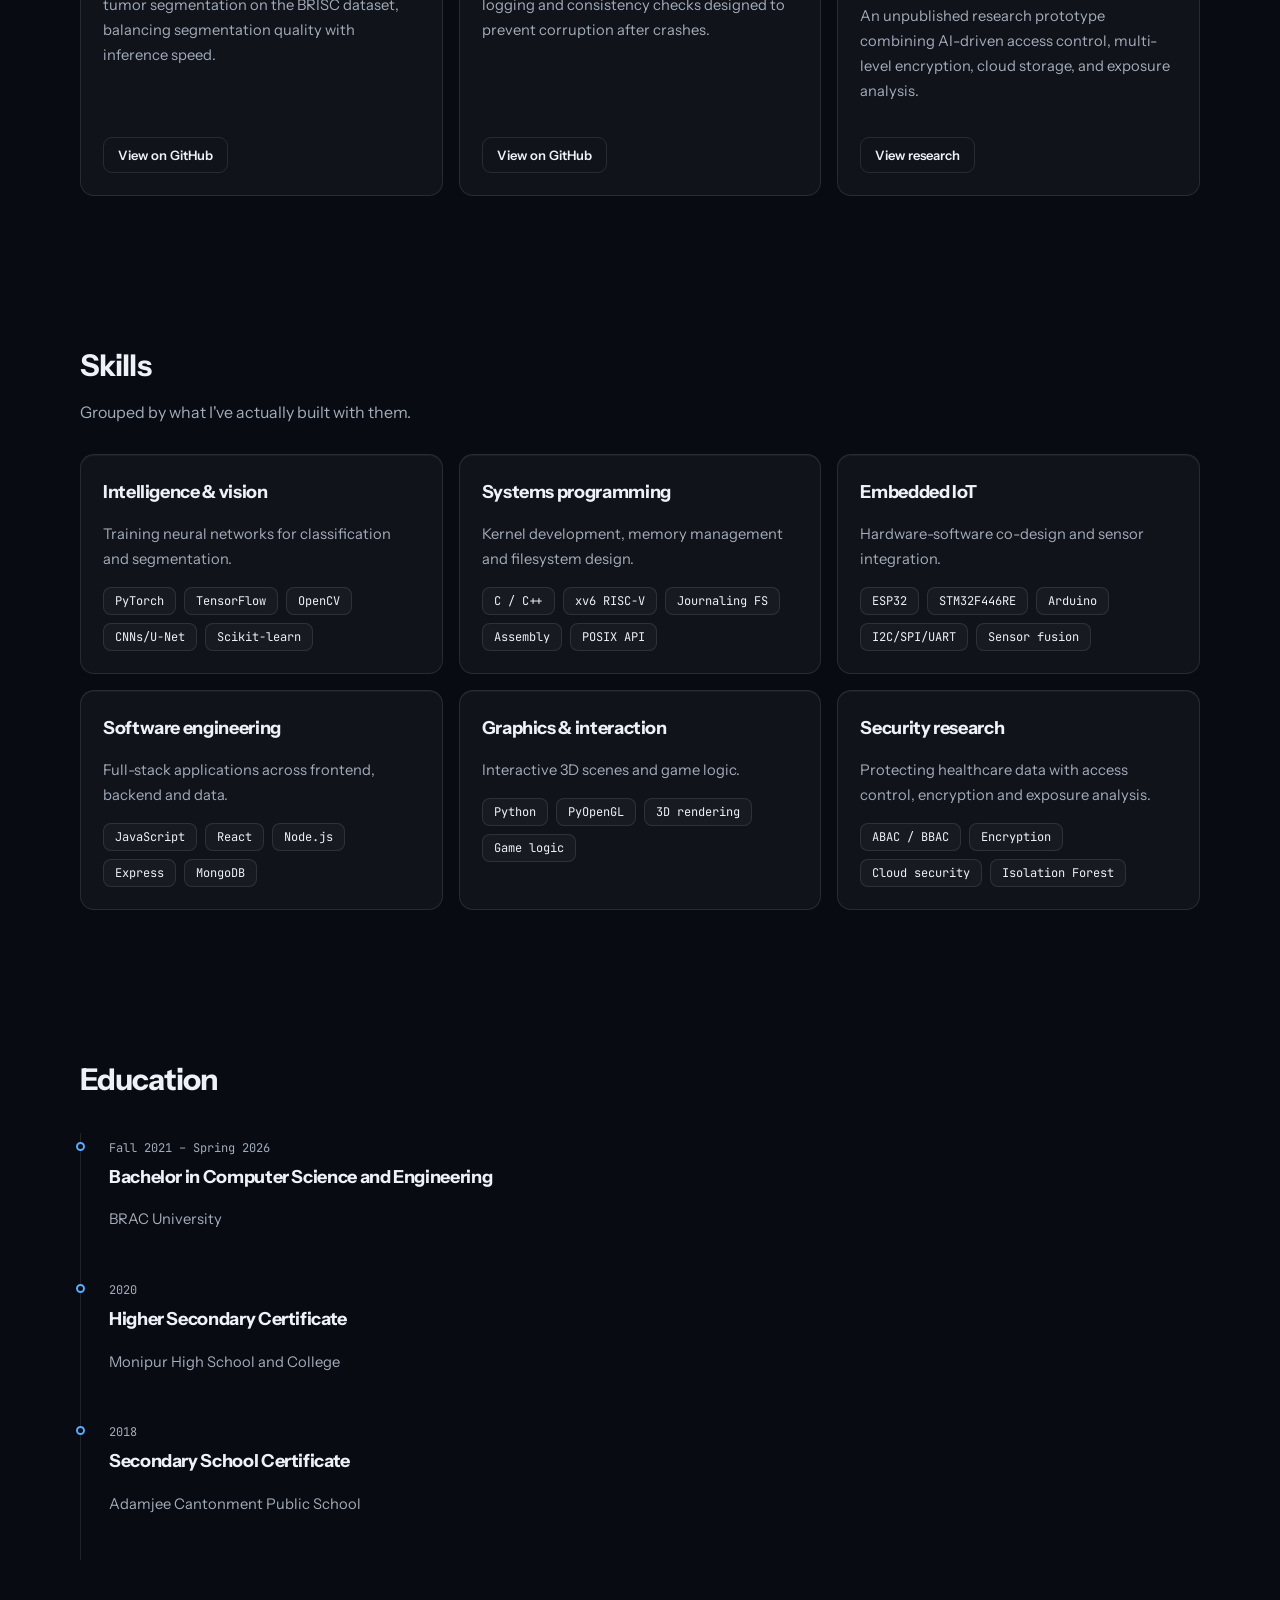
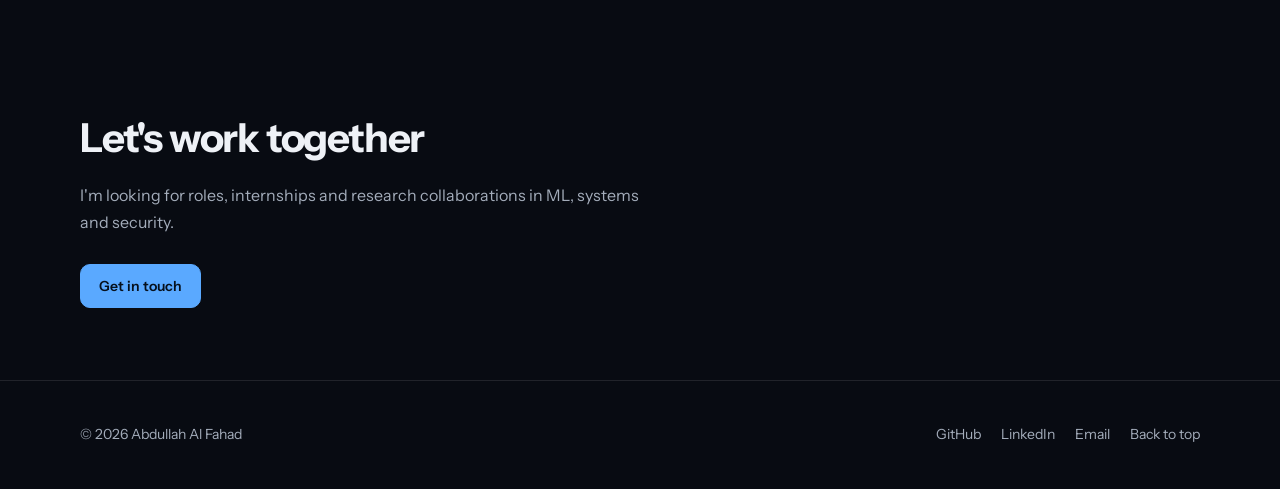
==== commit d84f7e97: "Version 2.0" ====
--- a/index.html
+++ b/index.html
@@ -1,17 +1,32 @@
 <!DOCTYPE html>
-<html lang="en">
+<html lang="en" class="no-js">
 <head>
   <meta charset="UTF-8" />
   <meta name="viewport" content="width=device-width, initial-scale=1.0" />
   <title>Abdullah Al Fahad | Computer Science Engineer</title>
-  <meta name="description" content="Abdullah Al Fahad - CSE Student at BRAC University | Specializing in AI/ML, Systems Programming, and Embedded IoT." />
+  <meta name="description" content="Abdullah Al Fahad, CSE graduate from BRAC University building AI/ML, systems, embedded IoT, and security projects." />
   <meta name="author" content="Abdullah Al Fahad" />
+  <meta name="theme-color" content="#080b12" />
+
+  <meta property="og:title" content="Abdullah Al Fahad | Computer Science Engineer" />
+  <meta property="og:description" content="CSE graduate building intelligent systems, from medical image segmentation to kernel-level filesystems." />
+  <meta property="og:type" content="website" />
+
+  <link rel="preconnect" href="https://fonts.googleapis.com" />
+  <link rel="preconnect" href="https://fonts.gstatic.com" crossorigin />
+  <link href="https://fonts.googleapis.com/css2?family=Instrument+Sans:wght@400;500;600;700&family=JetBrains+Mono:wght@400;600&display=swap" rel="stylesheet" />
   <link rel="stylesheet" href="style.css" />
-  <link rel="icon" href="https://fav.farm/code" />
+  <link rel="icon" href="assets/favicon/favicon.svg" type="image/svg+xml" />
+  <link rel="alternate icon" href="assets/favicon/favicon.ico" type="image/x-icon" />
+  <link rel="manifest" href="assets/favicon/site.webmanifest" />
+  <script>document.documentElement.classList.remove("no-js");</script>
 </head>
 
 <body>
-  <div class="bg">
+  <a class="skip-link" href="#home">Skip to content</a>
+  <div class="progress" id="progress"></div>
+
+  <div class="bg" aria-hidden="true">
     <div class="grid"></div>
     <div class="glow glow-1"></div>
     <div class="glow glow-2"></div>
@@ -19,19 +34,22 @@
 
   <header class="nav">
     <div class="nav-inner">
-      <a class="brand" href="#home">
+      <a class="brand" href="index.html">
         <span class="brand-dot"></span>
         <span>fah-ayon</span>
       </a>
 
-      <nav class="links" id="navLinks">
+      <nav class="links" id="navLinks" aria-label="Main">
         <a href="#about">About</a>
+        <a href="#featured">Work</a>
         <a href="#competencies">Skills</a>
-        <a href="#projects">Projects</a>
-        <a href="#contact">Contact</a>
+        <a href="projects.html">Projects</a>
+        <a href="research.html">Research</a>
+        <a href="study-materials.html">Academic Resources</a>
+        <a href="contact.html">Contact</a>
       </nav>
 
-      <button class="menu-btn" id="menuBtn" aria-label="Open menu">
+      <button class="menu-btn" id="menuBtn" aria-label="Open menu" aria-expanded="false" aria-controls="navLinks">
         <span></span><span></span><span></span>
       </button>
     </div>
@@ -41,7 +59,7 @@
     <div class="hero-left">
       <p class="tag">
         <span class="pulse"></span>
-        Computer Science & Engineering Student @ BRAC University
+        CSE graduate, BRAC University
       </p>
 
       <h1 class="title">
@@ -49,34 +67,31 @@
       </h1>
 
       <p class="subtitle">
-        Bridging the gap between high-level machine intelligence and low-level system performance. 
-        Specializing in hardware-software co-design and scalable AI frameworks.
+        I explore computer science through practical work in software engineering, AI/ML, systems programming, embedded IoT, computer graphics, and cybersecurity research.
       </p>
 
-      <div class="typing">
-        <span class="typing-label">Focus:</span>
+      <p class="status">Open to jobs, internships and research</p>
+
+      <div class="typing" aria-hidden="true">
+        <span class="typing-label">Now:</span>
         <span class="typing-text" id="typingText"></span>
         <span class="typing-cursor">█</span>
       </div>
 
       <div class="hero-actions">
-        <a class="btn primary" href="#projects">View Projects</a>
-        <a class="btn ghost" href="https://github.com/fah-ayon" target="_blank" rel="noreferrer">GitHub</a>
-        <a class="btn ghost" href="https://linkedin.com/in/abdullahalfahadayon/" target="_blank" rel="noreferrer">LinkedIn</a>
+        <a class="btn ghost" href="projects.html">View projects</a>
+        <a class="btn ghost" href="https://github.com/fah-ayon" target="_blank" rel="noopener noreferrer">GitHub</a>
+        <a class="btn ghost" href="https://linkedin.com/in/abdullahalfahadayon/" target="_blank" rel="noopener noreferrer">LinkedIn</a>
       </div>
 
       <div class="hero-metrics">
         <div class="metric">
-          <div class="metric-title">Focus</div>
-          <div class="metric-value">AI/ML + Systems + IoT</div>
+          <div class="metric-title">Areas</div>
+          <div class="metric-value">Software, AI/ML, systems, IoT</div>
         </div>
         <div class="metric">
           <div class="metric-title">Location</div>
           <div class="metric-value">Dhaka, Bangladesh</div>
-        </div>
-        <div class="metric">
-          <div class="metric-title">Email</div>
-          <div class="metric-value">abdullah.al.fahad2@g.bracu.ac.bd</div>
         </div>
       </div>
     </div>
@@ -90,15 +105,14 @@
           <span class="terminal-title">~/engine/profile</span>
         </div>
         <div class="terminal-body">
-          <p><span class="cmd">> cat profile.json</span></p>
+          <p><span class="cmd">&gt; cat profile.json</span></p>
           <p class="out">{
-  "role": "Systems & AI Engineer",
+  "role": "Computer Science Engineer",
   "location": "Dhaka, BD",
-  "focus": ["Kernel Dev", "Computer Vision", "IoT Architecture"],
-  "status": "Available for Research/Internship"
+  "areas": ["Software", "AI/ML", "Systems", "IoT", "Graphics", "Security"]
 }</p>
-          <p><span class="cmd">> run diagnostics</span></p>
-          <p class="out ok">System state: Operational</p>
+          <p><span class="cmd">&gt; run diagnostics</span></p>
+          <p class="out ok">System state: operational</p>
         </div>
       </div>
     </div>
@@ -106,27 +120,74 @@
 
   <section id="about" class="container section reveal">
     <div class="section-head">
-      <h2>Professional Summary</h2>
+      <h2>About</h2>
     </div>
     <div class="card about-card">
-      <blockquote>
-        "I build at the intersection of machine intelligence and system-level performance. My goal is to optimize the software-to-hardware pipeline for the next generation of intelligent systems."
-      </blockquote>
       <p>
-        I'm a Computer Science & Engineering student at BRAC University passionate about building practical, real-world systems using AI/ML, embedded IoT, and software engineering. I enjoy working across the stack, from training deep learning models for healthcare applications to designing sensor-driven safety systems with microcontrollers. Whether I'm implementing OS-level concepts in xv6, developing full-stack solutions, or building OpenGL-based projects, my focus is always the same: write clean, reliable code and turn ideas into working products.
+        I'm a CSE graduate from BRAC University who enjoys learning by building across different areas of computer science. My work includes <strong>machine learning</strong> for medical image segmentation and disease classification, <strong>systems programming</strong> with xv6 and filesystem journaling, <strong>embedded IoT</strong> safety systems, <strong>full-stack applications</strong>, <strong>interactive graphics</strong>, and <strong>healthcare cloud security research</strong>.
       </p>
+      <p>
+        My strongest work is in ML for medical imaging and systems programming, and I like projects where software, data, hardware, and users all have to work together.
+      </p>
+    </div>
+  </section>
+
+  <section id="featured" class="container section reveal">
+    <div class="section-head">
+      <h2>Featured work</h2>
+      <p>A few examples from a broader set of software, AI/ML, systems, embedded, graphics, and security work.</p>
+    </div>
+    <div class="skills-grid">
+      <article class="card project-card">
+        <div class="chips">
+          <span class="chip">PyTorch</span>
+          <span class="chip">Attention U-Net</span>
+          <span class="chip">Joint learning</span>
+          <span class="chip">CNNs</span>
+          <span class="chip">OpenCV</span>
+        </div>
+        <h3>NeuroSeg: Medical Vision</h3>
+        <p class="muted">Attention U-Net and joint learning for brain tumor segmentation on the BRISC dataset, balancing segmentation quality with inference speed.</p>
+        <a class="btn small ghost" href="https://github.com/fah-ayon/NeuroSeg-Classification" target="_blank" rel="noopener noreferrer">View on GitHub</a>
+      </article>
+
+      <article class="card project-card">
+        <div class="chips">
+          <span class="chip">C</span>
+          <span class="chip">xv6 RISC-V</span>
+          <span class="chip">Write-ahead logging</span>
+          <span class="chip">Consistency checks</span>
+        </div>
+        <h3>VSFS Metadata Journaling</h3>
+        <p class="muted">A block-based C filesystem with write-ahead logging and consistency checks designed to prevent corruption after crashes.</p>
+        <a class="btn small ghost" href="https://github.com/fah-ayon/MetaData-Journaling-VSFS-" target="_blank" rel="noopener noreferrer">View on GitHub</a>
+      </article>
+
+      <article class="card project-card">
+        <div class="chips">
+          <span class="chip">Random Forest</span>
+          <span class="chip">Isolation Forest</span>
+          <span class="chip">ABAC / BBAC</span>
+          <span class="chip">Multi-level encryption</span>
+          <span class="chip">Cloud storage</span>
+          <span class="chip">Exposure analysis</span>
+        </div>
+        <h3>Healthcare Cloud Security</h3>
+        <p class="muted">An unpublished research prototype combining AI-driven access control, multi-level encryption, cloud storage, and exposure analysis.</p>
+        <a class="btn small ghost" href="research.html">View research</a>
+      </article>
     </div>
   </section>
 
   <section id="competencies" class="container section reveal">
     <div class="section-head">
-      <h2>Domain Competencies</h2>
-      <p>Categorized expertise across the technical stack.</p>
+      <h2>Skills</h2>
+      <p>Grouped by what I've actually built with them.</p>
     </div>
     <div class="skills-grid">
-      <div class="card reveal">
-        <h3>Intelligence & Vision</h3>
-        <p class="muted">Architecting and training neural networks for complex classification and segmentation.</p>
+      <div class="card">
+        <h3>Intelligence &amp; vision</h3>
+        <p class="muted">Training neural networks for classification and segmentation.</p>
         <div class="chips">
           <span class="chip">PyTorch</span>
           <span class="chip">TensorFlow</span>
@@ -136,9 +197,9 @@
         </div>
       </div>
 
-      <div class="card reveal">
-        <h3>Systems Programming</h3>
-        <p class="muted">Kernel-level development, memory management, and filesystem architecture.</p>
+      <div class="card">
+        <h3>Systems programming</h3>
+        <p class="muted">Kernel development, memory management and filesystem design.</p>
         <div class="chips">
           <span class="chip">C / C++</span>
           <span class="chip">xv6 RISC-V</span>
@@ -148,145 +209,97 @@
         </div>
       </div>
 
-      <div class="card reveal">
+      <div class="card">
         <h3>Embedded IoT</h3>
-        <p class="muted">Hardware-software co-design and low-latency sensor integration.</p>
+        <p class="muted">Hardware-software co-design and sensor integration.</p>
         <div class="chips">
           <span class="chip">ESP32</span>
           <span class="chip">STM32F446RE</span>
           <span class="chip">Arduino</span>
           <span class="chip">I2C/SPI/UART</span>
-          <span class="chip">Sensor Fusion</span>
-        </div>
-      </div>
-    </div>
-  </section>
-
-  <section id="projects" class="container section reveal">
+          <span class="chip">Sensor fusion</span>
+        </div>
+      </div>
+
+      <div class="card">
+        <h3>Software engineering</h3>
+        <p class="muted">Full-stack applications across frontend, backend and data.</p>
+        <div class="chips">
+          <span class="chip">JavaScript</span>
+          <span class="chip">React</span>
+          <span class="chip">Node.js</span>
+          <span class="chip">Express</span>
+          <span class="chip">MongoDB</span>
+        </div>
+      </div>
+
+      <div class="card">
+        <h3>Graphics &amp; interaction</h3>
+        <p class="muted">Interactive 3D scenes and game logic.</p>
+        <div class="chips">
+          <span class="chip">Python</span>
+          <span class="chip">PyOpenGL</span>
+          <span class="chip">3D rendering</span>
+          <span class="chip">Game logic</span>
+        </div>
+      </div>
+
+      <div class="card">
+        <h3>Security research</h3>
+        <p class="muted">Protecting healthcare data with access control, encryption and exposure analysis.</p>
+        <div class="chips">
+          <span class="chip">ABAC / BBAC</span>
+          <span class="chip">Encryption</span>
+          <span class="chip">Cloud security</span>
+          <span class="chip">Isolation Forest</span>
+        </div>
+      </div>
+    </div>
+  </section>
+
+  <section id="education" class="container section reveal">
     <div class="section-head">
-      <h2>Project Showcase</h2>
-      <p>High-impact projects across AI/ML, systems programming, embedded IoT, and computer graphics.</p>
-    </div>
-
-    <div class="category-group reveal">
-      <h3 class="category-title">Systems Programming</h3>
-      <div class="projects-grid">
-        <article class="card project reveal">
-          <div class="project-top"><span class="badge">Kernel Dev</span></div>
-          <h3>xv6 Lottery Scheduler</h3>
-          <p>Modified the xv6-RISC-V kernel to support proportional-share scheduling. Redesigned context-switching logic to ensure statistical fairness and process prioritization.</p>
-          <div class="project-actions"><a class="btn small primary" href="https://github.com/fah-ayon/Lottery-Scheduler-xv6" target="_blank">View Implementation</a></div>
-        </article>
-
-        <article class="card project reveal">
-          <div class="project-top"><span class="badge">File Systems</span></div>
-          <h3>VSFS Metadata Journaling</h3>
-          <p>Architected a block-based filesystem in C with Write-Ahead Logging (WAL). Developed a comprehensive consistency checker to prevent data corruption during crashes.</p>
-          <div class="project-actions"><a class="btn small primary" href="https://github.com/fah-ayon/MetaData-Journaling-VSFS-" target="_blank">Core Logic</a></div>
-        </article>
-
-        <article class="card project reveal">
-          <div class="project-top"><span class="badge">Assembly</span></div>
-          <h3>Low-Level Inventory Engine</h3>
-          <p>A management system built in 8086 Assembly. Implemented data structures and transaction logic by direct manipulation of CPU registers and memory addresses in emu8086.</p>
-          <div class="project-actions"><a class="btn small primary" href="https://github.com/fah-ayon/Grocery-Inventory-Management-System" target="_blank">View Code</a></div>
-        </article>
-      </div>
-    </div>
-
-    <div class="category-group reveal">
-      <h3 class="category-title">Artificial Intelligence & ML</h3>
-      <div class="projects-grid">
-        <article class="card project reveal">
-          <div class="project-top"><span class="badge">Image Processing</span></div>
-          <h3>NeuroSeg: Medical Vision</h3>
-          <p>Implemented Attention U-Net and Joint Learning for brain tumor segmentation on the BRISC dataset. Balanced Dice-coefficient accuracy with inference speed.</p>
-          <div class="project-actions"><a class="btn small primary" href="https://github.com/fah-ayon/NeuroSeg-Classification" target="_blank">View Model</a></div>
-        </article>
-
-        <article class="card project reveal">
-          <div class="project-top"><span class="badge">Deep Learning</span></div>
-          <h3>Deep CNN (CIFAR-10)</h3>
-          <p>High-performance CNN with VGG-style architecture using PyTorch. Implemented advanced data augmentation and automated evaluation pipelines for image classification.</p>
-          <div class="project-actions"><a class="btn small primary" href="https://github.com/fah-ayon/Deep-CNN-Classifier-CIFAR10" target="_blank">View Model</a></div>
-        </article>
-
-        <article class="card project reveal">
-          <div class="project-top"><span class="badge">AI / ML</span></div>
-          <h3>Predictive Health Analytics</h3>
-          <p>Machine learning models for disease classification using clinical patient data. Optimized for recall and precision to support early diagnostic decision-making.</p>
-          <div class="project-actions"><a class="btn small primary" href="https://github.com/fah-ayon/Disease-Classification-using-Machine-Learning" target="_blank">View Model</a></div>
-        </article>
-      </div>
-    </div>
-
-    <div class="category-group reveal">
-      <h3 class="category-title">Embedded Systems & IoT</h3>
-      <div class="projects-grid">
-        <article class="card project reveal">
-          <div class="project-top"><span class="badge">IoT / Arduino</span></div>
-          <h3>SafeCycle</h3>
-          <p>Smart safety system for two-wheelers using Arduino. Features crash monitoring, GPS tracking, and collision warnings via sensor fusion.</p>
-          <div class="project-actions"><a class="btn small primary" href="https://github.com/fah-ayon/SafeCycle" target="_blank">View Project</a></div>
-        </article>
-
-        <article class="card project reveal">
-          <div class="project-top"><span class="badge">IoT / ESP32</span></div>
-          <h3>Vehicle Accident Prevention</h3>
-          <p>ESP32-based safety system detecting alcohol and smoke. Automatically disables ignition and sends SOS alerts with GPS location via Telegram.</p>
-          <div class="project-actions"><a class="btn small primary" href="https://github.com/fah-ayon/Car-Accident-Detection-and-Prevention-System-with-Alcohol-Smoke-Detector" target="_blank">View Project</a></div>
-        </article>
-      </div>
-    </div>
-
-    <div class="category-group reveal">
-      <h3 class="category-title">Computer Graphics</h3>
-      <div class="projects-grid">
-        <article class="card project reveal">
-          <div class="project-top"><span class="badge">OpenGL</span></div>
-          <h3>StarWay Survivor</h3>
-          <p>3D space shooter built with Python and PyOpenGL. Features complex particle systems, boss AI, explosions, and fuel management.</p>
-          <div class="project-actions"><a class="btn small primary" href="https://github.com/fah-ayon/StarWay-Survivor-3D-OpenGL-Space-Shooter" target="_blank">Source Code</a></div>
-        </article>
-
-        <article class="card project reveal">
-          <div class="project-top"><span class="badge">OpenGL</span></div>
-          <h3>3D Interactive Chess</h3>
-          <p>3D chess environment using Python and PyOpenGL. Implemented move validation algorithms and responsive interactive board rendering.</p>
-          <div class="project-actions"><a class="btn small primary" href="https://github.com/fah-ayon/3D-Chess-Game" target="_blank">Source Code</a></div>
-        </article>
-      </div>
-    </div>
-  </section>
-
-<section id="contact" class="container section reveal">
-  <div class="section-head">
-    <h2>Connect With Me</h2>
-    <p>Open to collaborations in AI research, systems engineering, and embedded development.</p>
-  </div>
-  <div class="card">
-    <h3>Contact Information</h3>
-    <p class="muted">
-      Reach out via professional networks or copy my email address for inquiries regarding internships or technical projects.
-    </p>
+      <h2>Education</h2>
+    </div>
+    <ol class="timeline">
+      <li>
+        <span class="when">Fall 2021 – Spring 2026</span>
+        <h3>Bachelor in Computer Science and Engineering</h3>
+        <p class="muted">BRAC University</p>
+      </li>
+      <li>
+        <span class="when">2020</span>
+        <h3>Higher Secondary Certificate</h3>
+        <p class="muted">Monipur High School and College</p>
+      </li>
+      <li>
+        <span class="when">2018</span>
+        <h3>Secondary School Certificate</h3>
+        <p class="muted">Adamjee Cantonment Public School</p>
+      </li>
+    </ol>
+  </section>
+
+  <section id="contact-cta" class="container section reveal cta">
+    <h2>Let's work together</h2>
+    <p>I'm looking for roles, internships and research collaborations in ML, systems and security.</p>
     <div class="hero-actions">
-      <button class="btn primary" id="copyEmailBtn" data-email="abdullah.al.fahad2@g.bracu.ac.bd">
-        <span class="btn-text">Email Me</span>
-        <span class="copy-feedback" style="display: none;">Copied!</span>
-      </button>
-      
-      <a class="btn primary" href="https://github.com/fah-ayon" target="_blank" rel="noreferrer">GitHub</a>
-      <a class="btn primary" href="https://linkedin.com/in/abdullahalfahadayon/" target="_blank" rel="noreferrer">LinkedIn</a>
-    </div>
-  </div>
-</section>
+      <a class="btn primary" href="contact.html">Get in touch</a>
+    </div>
+  </section>
 
   <footer class="footer">
-    <p>
-      &copy; <span id="year"></span> Abdullah Al Fahad
-    </p>
+    <div class="footer-inner">
+      <p>&copy; <span id="year"></span> Abdullah Al Fahad</p>
+      <div class="footer-links">
+        <a href="https://github.com/fah-ayon" target="_blank" rel="noopener noreferrer">GitHub</a>
+        <a href="https://linkedin.com/in/abdullahalfahadayon/" target="_blank" rel="noopener noreferrer">LinkedIn</a>
+        <a href="mailto:abdullah.al.fahad2@g.bracu.ac.bd">Email</a>
+        <a href="#home">Back to top</a>
+      </div>
+    </div>
   </footer>
 
   <script src="script.js"></script>
 </body>
-</html>+</html>
--- a/style.css
+++ b/style.css
@@ -1,194 +1,154 @@
-/* ============================================
-   CSS VARIABLES
-   ============================================ */
+/* Fonts: add this to <head> of every page (see index.html) */
+/* Instrument Sans (body/headings) + JetBrains Mono (terminal, chips) */
+
 :root {
-  --bg: #070a12;
-  --panel: rgba(255, 255, 255, 0.06);
-  --panel2: rgba(255, 255, 255, 0.08);
-  --text: rgba(255, 255, 255, 0.92);
-  --muted: rgba(255, 255, 255, 0.65);
-  --line: rgba(255, 255, 255, 0.12);
-  --neon: #2e9ef7;
-  --neon2: #8a5cff;
-  --shadow: 0 20px 60px rgba(0, 0, 0, 0.45);
-  --radius: 18px;
-}
-
-/* ============================================
-   GLOBAL RESETS & BASE STYLES
-   ============================================ */
-* {
-  box-sizing: border-box;
-}
-
-html {
-  scroll-behavior: smooth;
-}
+  --bg: #080b12;
+  --surface: rgba(255, 255, 255, 0.035);
+  --surface-hover: rgba(255, 255, 255, 0.06);
+  --text: #eef1f6;
+  --muted: #a3acba;          /* ~7:1 on --bg, passes AA */
+  --line: rgba(255, 255, 255, 0.10);
+  --accent: #5aa9ff;         /* the only accent: links, CTAs, status */
+  --accent-soft: rgba(90, 169, 255, 0.12);
+  --ok: #3ddc97;
+  --radius: 14px;
+  --font-sans: "Instrument Sans", ui-sans-serif, system-ui, -apple-system, "Segoe UI", Roboto, Arial, sans-serif;
+  --font-mono: "JetBrains Mono", ui-monospace, SFMono-Regular, Menlo, Consolas, monospace;
+
+  /* kept so older pages that reference these don't break */
+  --neon: var(--accent);
+  --panel: var(--surface);
+  --shadow: 0 1px 0 rgba(255, 255, 255, 0.04) inset;
+}
+
+*, *::before, *::after { box-sizing: border-box; }
+html { scroll-behavior: smooth; }
 
 body {
   margin: 0;
-  font-family: ui-sans-serif, system-ui, -apple-system, Segoe UI, Roboto, Arial, sans-serif;
+  font-family: var(--font-sans);
   background: var(--bg);
   color: var(--text);
   overflow-x: hidden;
-  line-height: 1.8;
-  letter-spacing: -0.01em;
-}
-
-a {
-  color: inherit;
-  text-decoration: none;
-}
-
-.container {
-  width: min(1150px, 92%);
-  margin: 0 auto;
-}
-
-/* ============================================
-   BACKGROUND EFFECTS
-   ============================================ */
-.bg {
+  line-height: 1.7;
+  -webkit-font-smoothing: antialiased;
+}
+
+a { color: inherit; text-decoration: none; }
+.container { width: min(1120px, 92%); margin: 0 auto; }
+
+:focus-visible {
+  outline: 2px solid var(--accent);
+  outline-offset: 3px;
+  border-radius: 6px;
+}
+
+.skip-link {
+  position: absolute;
+  left: 12px;
+  top: -60px;
+  background: var(--accent);
+  color: #06101c;
+  padding: 10px 14px;
+  border-radius: 8px;
+  font-weight: 600;
+  z-index: 200;
+}
+.skip-link:focus { top: 12px; }
+
+/* ---------- Background: one quiet glow, faint grid ---------- */
+.bg { position: fixed; inset: 0; z-index: -1; }
+.grid {
+  position: absolute;
+  inset: 0;
+  background-image:
+    linear-gradient(rgba(255, 255, 255, 0.03) 1px, transparent 1px),
+    linear-gradient(90deg, rgba(255, 255, 255, 0.03) 1px, transparent 1px);
+  background-size: 64px 64px;
+  mask-image: radial-gradient(ellipse at 30% 0%, #000 0%, transparent 70%);
+  -webkit-mask-image: radial-gradient(ellipse at 30% 0%, #000 0%, transparent 70%);
+}
+.glow {
+  position: absolute;
+  width: 640px;
+  height: 640px;
+  border-radius: 50%;
+  filter: blur(120px);
+  opacity: 0.16;
+}
+.glow-1 { left: -200px; top: -120px; background: var(--accent); }
+.glow-2 { display: none; } /* second glow removed on purpose */
+
+/* ---------- Scroll progress ---------- */
+.progress {
   position: fixed;
-  inset: 0;
-  z-index: -1;
-}
-
-/* Grid Pattern */
-.grid {
-  position: absolute;
-  inset: -20%;
-  background-image: 
-    linear-gradient(rgba(46, 158, 247, 0.10) 1px, transparent 1px),
-    linear-gradient(90deg, rgba(46, 158, 247, 0.10) 1px, transparent 1px);
-  background-size: 60px 60px;
-  transform: rotate(-12deg);
-  filter: blur(0.2px);
-  opacity: 0.35;
-}
-
-/* Glow Effects */
-.glow {
-  position: absolute;
-  width: 520px;
-  height: 520px;
-  border-radius: 50%;
-  filter: blur(80px);
-  opacity: 0.35;
-}
-
-.glow-1 {
-  left: -120px;
-  top: 120px;
-  background: radial-gradient(circle, var(--neon), transparent 65%);
-}
-
-.glow-2 {
-  right: -140px;
-  bottom: -80px;
-  background: radial-gradient(circle, var(--neon2), transparent 65%);
-}
-
-/* ============================================
-   NAVIGATION BAR
-   ============================================ */
+  top: 0; left: 0;
+  height: 2px;
+  width: 0;
+  background: var(--accent);
+  z-index: 100;
+}
+
+/* ---------- Nav ---------- */
 .nav {
   position: sticky;
   top: 0;
-  backdrop-filter: blur(12px);
+  backdrop-filter: blur(14px);
+  -webkit-backdrop-filter: blur(14px);
   border-bottom: 1px solid var(--line);
-  background: rgba(7, 10, 18, 0.65);
+  background: rgba(8, 11, 18, 0.7);
   z-index: 50;
 }
-
 .nav-inner {
-  width: min(1150px, 92%);
+  width: min(1120px, 92%);
   margin: 0 auto;
   display: flex;
   align-items: center;
   justify-content: space-between;
   padding: 14px 0;
 }
-
-/* Brand Logo */
-.brand {
-  display: flex;
-  align-items: center;
-  gap: 10px;
-  font-weight: 700;
-}
-
-.brand-dot {
-  width: 10px;
-  height: 10px;
-  border-radius: 50%;
-  background: var(--neon);
-  box-shadow: 0 0 20px rgba(46, 158, 247, 0.8);
-}
-
-/* Navigation Links */
-.links {
-  display: flex;
-  gap: 18px;
-  font-size: 14px;
-  color: var(--muted);
-}
-
-.links a {
-  padding: 8px 10px;
-  border-radius: 12px;
-  transition: 0.2s ease;
-}
-
-.links a:hover {
-  background: rgba(255, 255, 255, 0.06);
-  color: var(--text);
-}
-
-/* Mobile Menu Button */
+.brand { display: flex; align-items: center; gap: 10px; font-weight: 700; font-family: var(--font-mono); font-size: 14px; }
+.brand-dot { width: 8px; height: 8px; border-radius: 50%; background: var(--accent); }
+
+.links { display: flex; gap: 6px; font-size: 14px; color: var(--muted); }
+.links a { position: relative; padding: 8px 12px; border-radius: 10px; transition: color 0.2s ease; }
+.links a::after {
+  content: "";
+  position: absolute;
+  left: 12px; right: 12px; bottom: 4px;
+  height: 1px;
+  background: var(--accent);
+  transform: scaleX(0);
+  transform-origin: left;
+  transition: transform 0.25s ease;
+}
+.links a:hover, .links a.current { color: var(--text); }
+.links a:hover::after, .links a.current::after { transform: scaleX(1); }
+
 .menu-btn {
   display: none;
   border: 1px solid var(--line);
-  background: rgba(255, 255, 255, 0.04);
-  padding: 8px;
+  background: var(--surface);
+  padding: 9px;
   border-radius: 8px;
   cursor: pointer;
   flex-direction: column;
   gap: 4px;
 }
-
-.menu-btn span {
-  display: block;
-  width: 20px;
-  height: 2px;
-  background-color: var(--text);
-  transition: 0.3s ease;
-}
-
-.menu-btn.active span:nth-child(1) {
-  transform: translateY(6px) rotate(45deg);
-}
-
-.menu-btn.active span:nth-child(2) {
-  opacity: 0;
-}
-
-.menu-btn.active span:nth-child(3) {
-  transform: translateY(-6px) rotate(-45deg);
-}
-
-/* ============================================
-   HERO SECTION
-   ============================================ */
+.menu-btn span { display: block; width: 20px; height: 2px; background: var(--text); transition: 0.3s ease; }
+.menu-btn.active span:nth-child(1) { transform: translateY(6px) rotate(45deg); }
+.menu-btn.active span:nth-child(2) { opacity: 0; }
+.menu-btn.active span:nth-child(3) { transform: translateY(-6px) rotate(-45deg); }
+
+/* ---------- Hero ---------- */
 .hero {
-  padding: 64px 0 26px;
+  padding: 88px 0 40px;
   display: grid;
   grid-template-columns: 1.15fr 0.85fr;
-  gap: 26px;
+  gap: 40px;
   align-items: start;
 }
 
-/* Tag Badge */
 .tag {
   display: inline-flex;
   align-items: center;
@@ -196,407 +156,207 @@
   font-size: 13px;
   color: var(--muted);
   border: 1px solid var(--line);
-  padding: 10px 14px;
+  padding: 8px 14px;
   border-radius: 999px;
-  background: rgba(255, 255, 255, 0.03);
-}
-
-.pulse {
-  width: 8px;
-  height: 8px;
-  border-radius: 50%;
-  background: var(--neon);
-  box-shadow: 0 0 14px rgba(46, 158, 247, 0.9);
-}
-
-/* Hero Text */
+  background: var(--surface);
+}
+.pulse { width: 8px; height: 8px; border-radius: 50%; background: var(--ok); box-shadow: 0 0 0 4px rgba(61, 220, 151, 0.15); }
+
 .title {
-  margin: 18px 0 10px;
-  font-size: clamp(36px, 5vw, 56px);
-  line-height: 1.05;
-  letter-spacing: -0.05em;
-}
-
-.neon {
-  color: var(--neon);
-  text-shadow: 0 0 18px rgba(46, 158, 247, 0.45);
-}
-
-.subtitle {
-  margin: 0;
-  color: var(--muted);
-  font-size: 16px;
-  max-width: 56ch;
-}
-
-/* Typing Effect */
-.typing {
-  margin-top: 16px;
-  display: flex;
+  margin: 22px 0 14px;
+  font-size: clamp(40px, 6vw, 68px);
+  line-height: 1.02;
+  letter-spacing: -0.04em;
+  font-weight: 700;
+}
+.neon { color: var(--accent); } /* glow removed */
+
+.subtitle { margin: 0; color: var(--muted); font-size: 18px; max-width: 54ch; line-height: 1.65; }
+
+.status {
+  display: inline-flex;
   align-items: center;
-  gap: 10px;
-  font-size: 14px;
-}
-
-.typing-label {
-  color: var(--muted);
-}
-
-.typing-text {
-  color: var(--neon);
-  font-family: monospace;
-}
-
-.typing-cursor {
-  animation: blink 1s infinite;
-}
-
-@keyframes blink {
-  50% {
-    opacity: 0;
-  }
-}
-
-/* Hero Actions */
-.hero-actions {
-  display: flex;
-  flex-wrap: wrap;
-  gap: 12px;
-  margin-top: 22px;
-}
-
-/* Hero Metrics */
-.hero-metrics {
+  gap: 8px;
   margin-top: 18px;
-  display: grid;
-  grid-template-columns: repeat(3, 1fr);
-  gap: 12px;
-}
-
-.metric {
-  border: 1px solid var(--line);
-  background: rgba(255, 255, 255, 0.03);
-  border-radius: 16px;
-  padding: 12px;
-}
-
-.metric-title {
-  color: var(--muted);
-  font-size: 12px;
-  margin-bottom: 6px;
-}
-
-.metric-value {
-  font-size: 12px;
-  color: rgba(255, 255, 255, 0.92);
-}
-
-/* ============================================
-   BUTTONS
-   ============================================ */
+  font-size: 13px;
+  color: var(--ok);
+  background: rgba(61, 220, 151, 0.08);
+  border: 1px solid rgba(61, 220, 151, 0.25);
+  padding: 6px 12px;
+  border-radius: 999px;
+}
+.status::before { content: ""; width: 6px; height: 6px; border-radius: 50%; background: var(--ok); }
+
+.typing { margin-top: 18px; display: flex; align-items: center; gap: 10px; font-size: 14px; font-family: var(--font-mono); }
+.typing-label { color: var(--muted); }
+.typing-text { color: var(--accent); }
+.typing-cursor { color: var(--accent); animation: blink 1s infinite; }
+@keyframes blink { 50% { opacity: 0; } }
+
+.hero-actions { display: flex; flex-wrap: wrap; gap: 12px; margin-top: 28px; }
+
+.hero-metrics { margin-top: 36px; display: grid; grid-template-columns: repeat(3, 1fr); gap: 12px; }
+.metric { border-top: 1px solid var(--line); padding-top: 12px; }
+.metric-title { color: var(--muted); font-size: 12px; margin-bottom: 4px; }
+.metric-value { font-size: 13px; overflow-wrap: anywhere; }
+
+/* ---------- Buttons ---------- */
 .btn {
   display: inline-flex;
   align-items: center;
   justify-content: center;
-  padding: 12px 16px;
-  border-radius: 14px;
-  border: 1px solid var(--line);
-  background: rgba(255, 255, 255, 0.04);
+  padding: 12px 18px;
+  border-radius: 10px;
+  border: 1px solid var(--line);
+  background: var(--surface);
   color: var(--text);
-  font-weight: 600;
-  font-size: 14px;
-  transition: 0.2s ease;
-}
-
-.btn:hover {
-  transform: translateY(-1px);
-  border-color: rgba(46, 158, 247, 0.35);
-  box-shadow: 0 14px 40px rgba(0, 0, 0, 0.35);
-}
-
-.btn.primary {
-  background: linear-gradient(135deg, rgba(46, 158, 247, 0.35), rgba(138, 92, 255, 0.25));
-  border-color: rgba(46, 158, 247, 0.45);
-}
-
-.btn.ghost {
-  background: rgba(255, 255, 255, 0.03);
-}
-
-.btn.small {
-  padding: 10px 14px;
-  border-radius: 12px;
-  font-size: 13px;
-}
-
-#copyEmailBtn {
-  position: relative;
-  min-width: 120px;
-  display: inline-flex;
-  align-items: center;
-  justify-content: center;
+  font: 600 14px var(--font-sans);
+  transition: background 0.2s ease, border-color 0.2s ease, transform 0.2s ease;
   cursor: pointer;
 }
-
-.copy-feedback {
-  color: #50b3ec;
-  font-weight: bold;
-}
-
-/* ============================================
-   CARD COMPONENTS
-   ============================================ */
+.btn:hover { background: var(--surface-hover); border-color: rgba(90, 169, 255, 0.5); }
+.btn.primary { background: var(--accent); border-color: var(--accent); color: #06101c; }
+.btn.primary:hover { background: #7bbcff; border-color: #7bbcff; }
+.btn.ghost { background: transparent; }
+.btn.small { padding: 9px 14px; border-radius: 9px; font-size: 13px; }
+
+#copyEmailBtn { position: relative; min-width: 120px; display: inline-flex; align-items: center; justify-content: center; cursor: pointer; }
+.copy-feedback { color: var(--ok); font-weight: 700; }
+
+/* ---------- Cards ---------- */
 .card {
   border: 1px solid var(--line);
-  background: rgba(255, 255, 255, 0.04);
+  background: var(--surface);
   border-radius: var(--radius);
   box-shadow: var(--shadow);
-  padding: 18px;
-  transition: all 0.3s cubic-bezier(0.4, 0, 0.2, 1);
-}
-
-.card:hover {
-  border-color: rgba(46, 158, 247, 0.4);
-}
-
-/* Terminal Card */
-.terminal {
-  padding: 0;
-  overflow: hidden;
-}
-
-.terminal-top {
-  display: flex;
-  align-items: center;
-  gap: 8px;
-  padding: 12px 14px;
-  border-bottom: 1px solid var(--line);
+  padding: 22px;
+  transition: border-color 0.25s ease, background 0.25s ease;
+}
+.card:hover { border-color: rgba(90, 169, 255, 0.35); background: var(--surface-hover); }
+
+.terminal { padding: 0; overflow: hidden; }
+.terminal:hover { background: var(--surface); }
+.terminal-top { display: flex; align-items: center; gap: 8px; padding: 12px 14px; border-bottom: 1px solid var(--line); }
+.dot { width: 10px; height: 10px; border-radius: 50%; }
+.red { background: #ff5f57; } .yellow { background: #febc2e; } .green { background: #28c840; }
+.terminal-title { margin-left: auto; font: 12px var(--font-mono); color: var(--muted); }
+.terminal-body { padding: 16px; font: 13px/1.65 var(--font-mono); }
+.cmd { color: var(--text); }
+.out { color: var(--muted); margin: 0 0 10px; white-space: pre-wrap; }
+.ok { color: var(--ok); }
+
+/* ---------- Sections ---------- */
+.section { padding: 72px 0; scroll-margin-top: 80px; }
+.section-head { margin-bottom: 28px; max-width: 62ch; }
+.section-head h2 { margin: 0 0 8px; font-size: 30px; letter-spacing: -0.03em; }
+.section-head p { margin: 0; color: var(--muted); }
+
+.page-content { padding-top: 56px; }
+.page-content h1 { margin: 0 0 8px; font-size: clamp(32px, 5vw, 44px); letter-spacing: -0.03em; line-height: 1.1; }
+
+.about-card { border-left: 3px solid var(--accent); max-width: 78ch; }
+.about-card p { margin: 0 0 14px; color: var(--muted); font-size: 17px; }
+.about-card p:last-child { margin-bottom: 0; }
+.about-card strong { color: var(--text); font-weight: 600; }
+blockquote { font-size: 1.25rem; font-weight: 600; margin: 0 0 20px; line-height: 1.4; }
+
+.skills-grid, .projects-grid { display: grid; grid-template-columns: repeat(3, 1fr); gap: 16px; }
+h3 { margin: 0 0 10px; letter-spacing: -0.02em; font-size: 18px; }
+.muted { font-size: 0.92rem; color: var(--muted); }
+
+/* featured project cards */
+.project-card { display: flex; flex-direction: column; gap: 4px; }
+.project-card .muted { flex: 1; }
+.project-card .btn { align-self: flex-start; margin-top: 14px; }
+.result { font: 600 13px var(--font-mono); color: var(--accent); margin-top: 10px; }
+.project { display: flex; flex-direction: column; }
+.project h2, .project h3 { margin: 12px 0 8px; font-size: 18px; letter-spacing: -0.02em; line-height: 1.3; }
+.project p { margin: 0; color: var(--muted); font-size: 0.92rem; flex: 1; }
+.project-top { display: flex; justify-content: space-between; gap: 8px; }
+.project-actions { display: flex; flex-wrap: wrap; gap: 10px; margin-top: 18px; }
+.projects-grid:has(> :only-child) { grid-template-columns: minmax(0, 78ch); }
+
+/* timeline */
+.timeline { list-style: none; margin: 0; padding: 0; border-left: 1px solid var(--line); }
+.timeline li { position: relative; padding: 0 0 28px 28px; }
+.timeline li::before {
+  content: "";
+  position: absolute;
+  left: -5px; top: 9px;
+  width: 9px; height: 9px;
+  border-radius: 50%;
+  background: var(--bg);
+  border: 2px solid var(--accent);
+}
+.timeline .when { font: 12px var(--font-mono); color: var(--muted); }
+.timeline h3 { margin: 2px 0 4px; }
+
+/* cta */
+.cta { text-align: left; }
+.cta h2 { font-size: clamp(28px, 4vw, 40px); margin: 0 0 10px; letter-spacing: -0.03em; }
+.cta p { color: var(--muted); max-width: 52ch; margin: 0 0 24px; }
+
+.category-group { margin-bottom: 48px; }
+.category-title { font-size: 1.2rem; color: var(--accent); margin-bottom: 20px; padding-bottom: 8px; border-bottom: 1px solid var(--line); display: inline-block; }
+
+/* ---------- Chips & badges ---------- */
+.chips { display: flex; flex-wrap: wrap; gap: 8px; margin-top: 14px; }
+.chip {
+  padding: 5px 11px;
+  border-radius: 8px;
+  border: 1px solid var(--line);
   background: rgba(255, 255, 255, 0.03);
-}
-
-.dot {
-  width: 10px;
-  height: 10px;
-  border-radius: 50%;
-}
-
-.red {
-  background: #ff5f57;
-}
-
-.yellow {
-  background: #febc2e;
-}
-
-.green {
-  background: #28c840;
-}
-
-.terminal-title {
-  margin-left: auto;
-  font-size: 12px;
-  color: var(--muted);
-}
-
-.terminal-body {
-  padding: 16px;
-  font-family: monospace;
-  font-size: 13px;
-  line-height: 1.65;
-}
-
-.cmd {
-  color: rgba(255, 255, 255, 0.8);
-}
-
-.out {
-  color: rgba(255, 255, 255, 0.62);
-  margin: 0 0 8px;
-  white-space: pre-wrap;
-}
-
-.ok {
-  color: var(--neon);
-}
-
-/* ============================================
-   SECTIONS
-   ============================================ */
-.section {
-  padding: 56px 0;
-  scroll-margin-top: 80px;
-}
-
-.section-head {
-  margin-bottom: 24px;
-}
-
-.section-head h2 {
-  margin: 0 0 8px;
-  font-size: 26px;
-  letter-spacing: -0.03em;
-}
-
-.section-head p {
-  margin: 0;
-  color: var(--muted);
-}
-
-/* About Section */
-.about-card {
-  border-left: 4px solid var(--neon);
-}
-
-blockquote {
-  font-size: 1.25rem;
-  font-weight: 600;
   color: var(--text);
-  margin: 0 0 20px 0;
-  line-height: 1.4;
-}
-
-/* Skills & Projects Grids */
-.skills-grid,
-.projects-grid {
-  display: grid;
-  grid-template-columns: repeat(3, 1fr);
-  gap: 16px;
-}
-
-h3 {
-  margin: 0 0 10px;
-  letter-spacing: -0.02em;
-}
-
-.muted {
-  font-size: 0.9rem;
-  color: var(--muted);
-}
-
-/* Category Groups for Projects */
-.category-group {
-  margin-bottom: 48px;
-}
-
-.category-title {
-  font-size: 1.25rem;
-  color: var(--neon);
-  margin-bottom: 20px;
-  padding-bottom: 8px;
-  border-bottom: 1px solid var(--line);
-  display: inline-block;
-}
-
-/* ============================================
-   CHIPS & BADGES
-   ============================================ */
-.chips {
-  display: flex;
-  flex-wrap: wrap;
-  gap: 8px;
-  margin-top: 12px;
-}
-
-.chip {
-  padding: 6px 12px;
-  border-radius: 999px;
-  border: 1px solid rgba(255, 255, 255, 0.14);
-  background: rgba(255, 255, 255, 0.03);
-  color: rgba(255, 255, 255, 0.85);
-  font-size: 12px;
-}
-
+  font: 12px var(--font-mono);
+}
 .badge {
-  font-size: 10px;
+  font-size: 11px;
   padding: 4px 10px;
   border-radius: 999px;
-  font-weight: 700;
-  border: 1px solid rgba(46, 158, 247, 0.35);
-  background: rgba(46, 158, 247, 0.10);
-  text-transform: uppercase;
-  letter-spacing: 0.05em;
-}
-
-/* ============================================
-   FOOTER
-   ============================================ */
-.footer {
-  padding: 10px 0;
-  border-top: 1px solid var(--line);
-  text-align: center;
-  color: var(--muted);
-  font-size: 14px;
-}
-
-.a {
-  color: var(--neon);
-}
-
-.a:hover {
-  text-decoration: underline;
-}
-
-/* ============================================
-   SCROLL REVEAL ANIMATIONS
-   ============================================ */
-
-/* Initial state: Hidden and slightly shifted down */
-.reveal {
-  opacity: 0;
-  transform: translateY(30px);
-  transition: all 0.8s cubic-bezier(0.4, 0, 0.2, 1);
-  visibility: hidden;
-}
-
-/* Visible state: Triggered by JavaScript */
-.reveal.active {
-  opacity: 1;
-  transform: translateY(0);
-  visibility: visible;
-}
-
-/* ============================================
-   RESPONSIVE DESIGN
-   ============================================ */
-
-/* Tablet & Below */
+  font-weight: 600;
+  border: 1px solid rgba(90, 169, 255, 0.35);
+  background: var(--accent-soft);
+}
+.badge.unpublished { color: #ffd166; border-color: rgba(255, 209, 102, 0.4); background: rgba(255, 209, 102, 0.1); }
+
+/* ---------- Footer ---------- */
+.footer { padding: 28px 0; border-top: 1px solid var(--line); color: var(--muted); font-size: 14px; text-align: center; }
+.footer-inner { width: min(1120px, 92%); margin: 0 auto; display: flex; flex-wrap: wrap; gap: 12px 24px; justify-content: space-between; align-items: center; }
+.footer-links { display: flex; gap: 20px; }
+.footer a:hover, .a:hover { color: var(--accent); }
+.a { color: var(--accent); }
+
+/* ---------- Reveal: sections only, one calm motion ---------- */
+.reveal { opacity: 0; transform: translateY(16px); transition: opacity 0.6s ease, transform 0.6s ease; }
+.reveal.active { opacity: 1; transform: none; }
+/* no JS = content still visible */
+.no-js .reveal { opacity: 1; transform: none; }
+
+@media (prefers-reduced-motion: reduce) {
+  html { scroll-behavior: auto; }
+  *, *::before, *::after { animation: none !important; transition: none !important; }
+  .reveal { opacity: 1; transform: none; }
+}
+
+/* ---------- Responsive ---------- */
 @media (max-width: 980px) {
-  .hero {
-    grid-template-columns: 1fr;
-  }
-
-  .skills-grid,
-  .projects-grid {
-    grid-template-columns: 1fr 1fr;
-  }
-}
-
-/* Mobile */
+  .hero { grid-template-columns: 1fr; padding-top: 56px; }
+  .skills-grid, .projects-grid { grid-template-columns: 1fr 1fr; }
+}
 @media (max-width: 720px) {
-  .skills-grid,
-  .projects-grid {
-    grid-template-columns: 1fr;
-  }
-
-  .menu-btn {
-    display: flex;
-  }
-
+  .skills-grid, .projects-grid, .hero-metrics { grid-template-columns: 1fr; }
+  .section { padding: 52px 0; }
+  .menu-btn { display: flex; }
   .links {
     display: none;
     position: absolute;
-    top: 70px;
-    left: 5%;
-    right: 5%;
+    top: 64px; left: 4%; right: 4%;
     flex-direction: column;
-    background: rgba(7, 10, 18, 0.98);
+    background: rgba(8, 11, 18, 0.98);
     border: 1px solid var(--line);
     border-radius: 12px;
-    padding: 20px;
+    padding: 12px;
     z-index: 100;
   }
-
-  .links.show {
-    display: flex !important;
-  }
-}+  .links.show { display: flex !important; }
+}
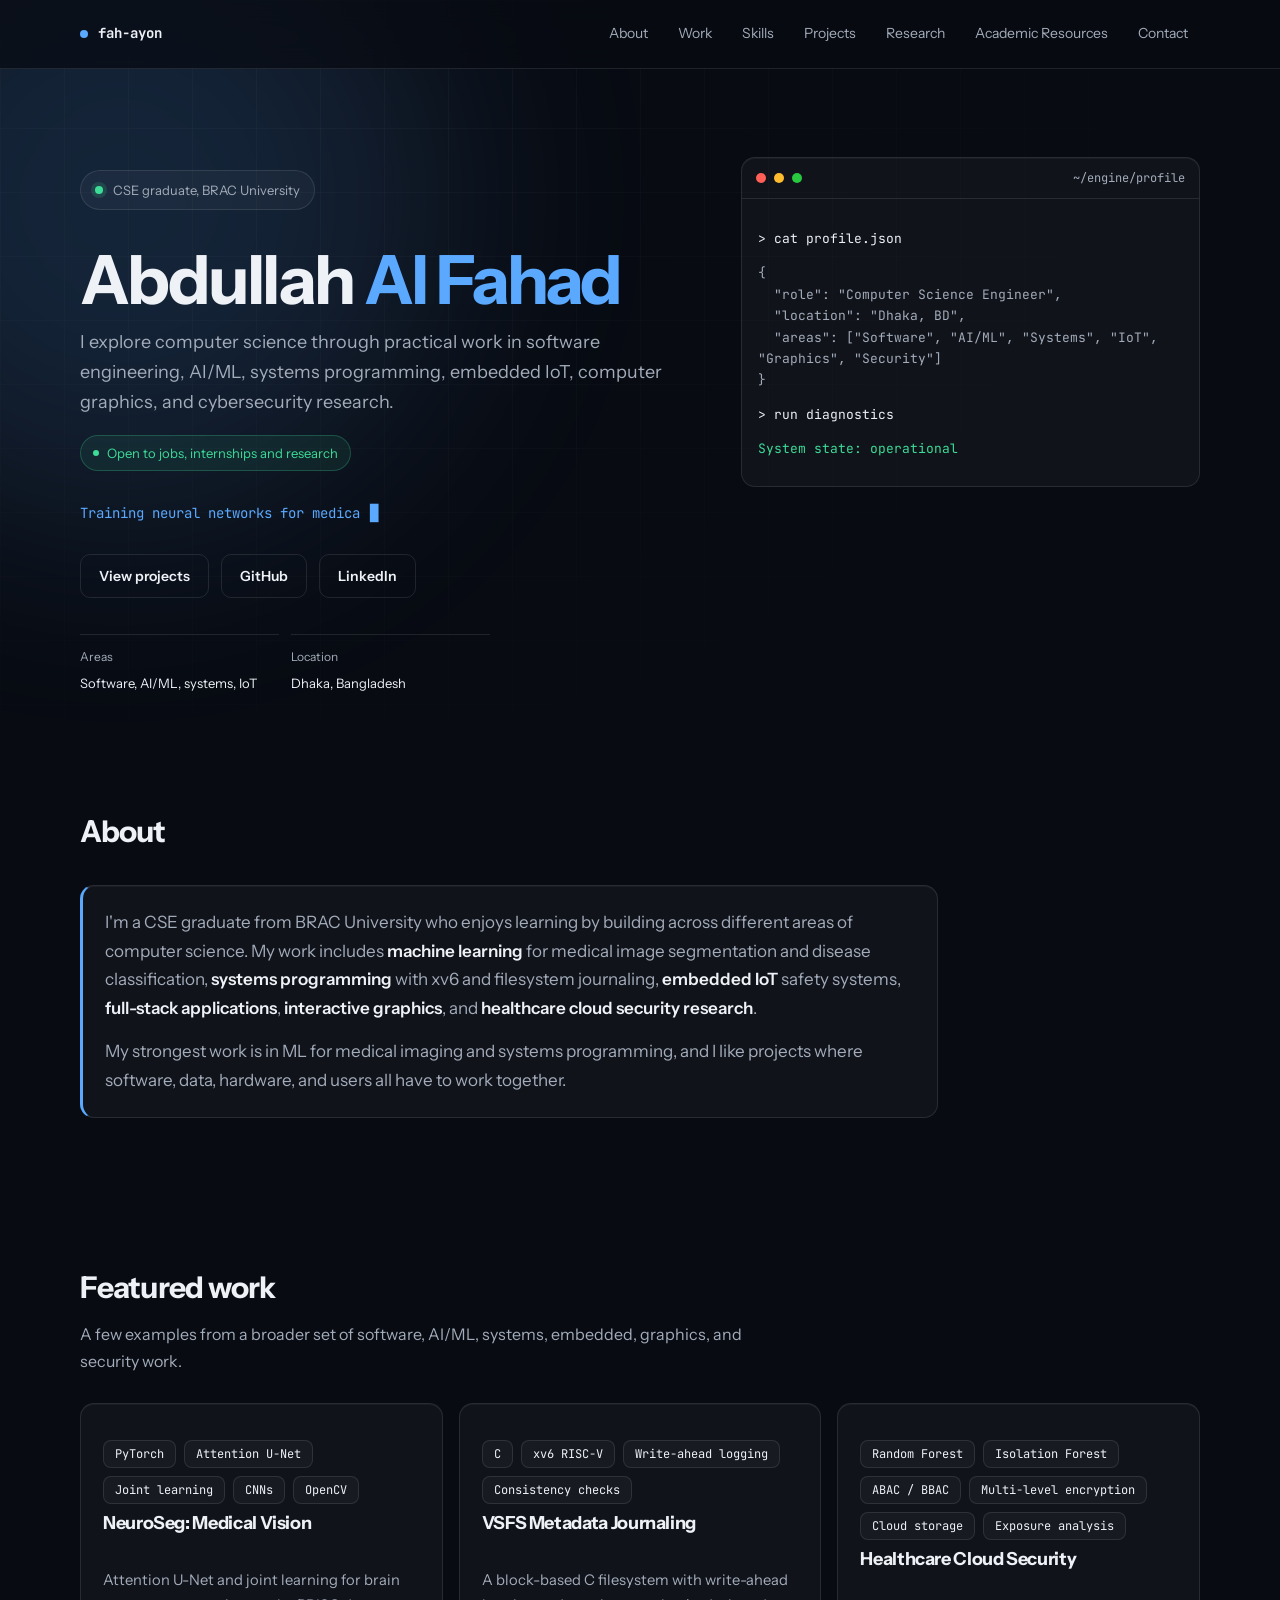
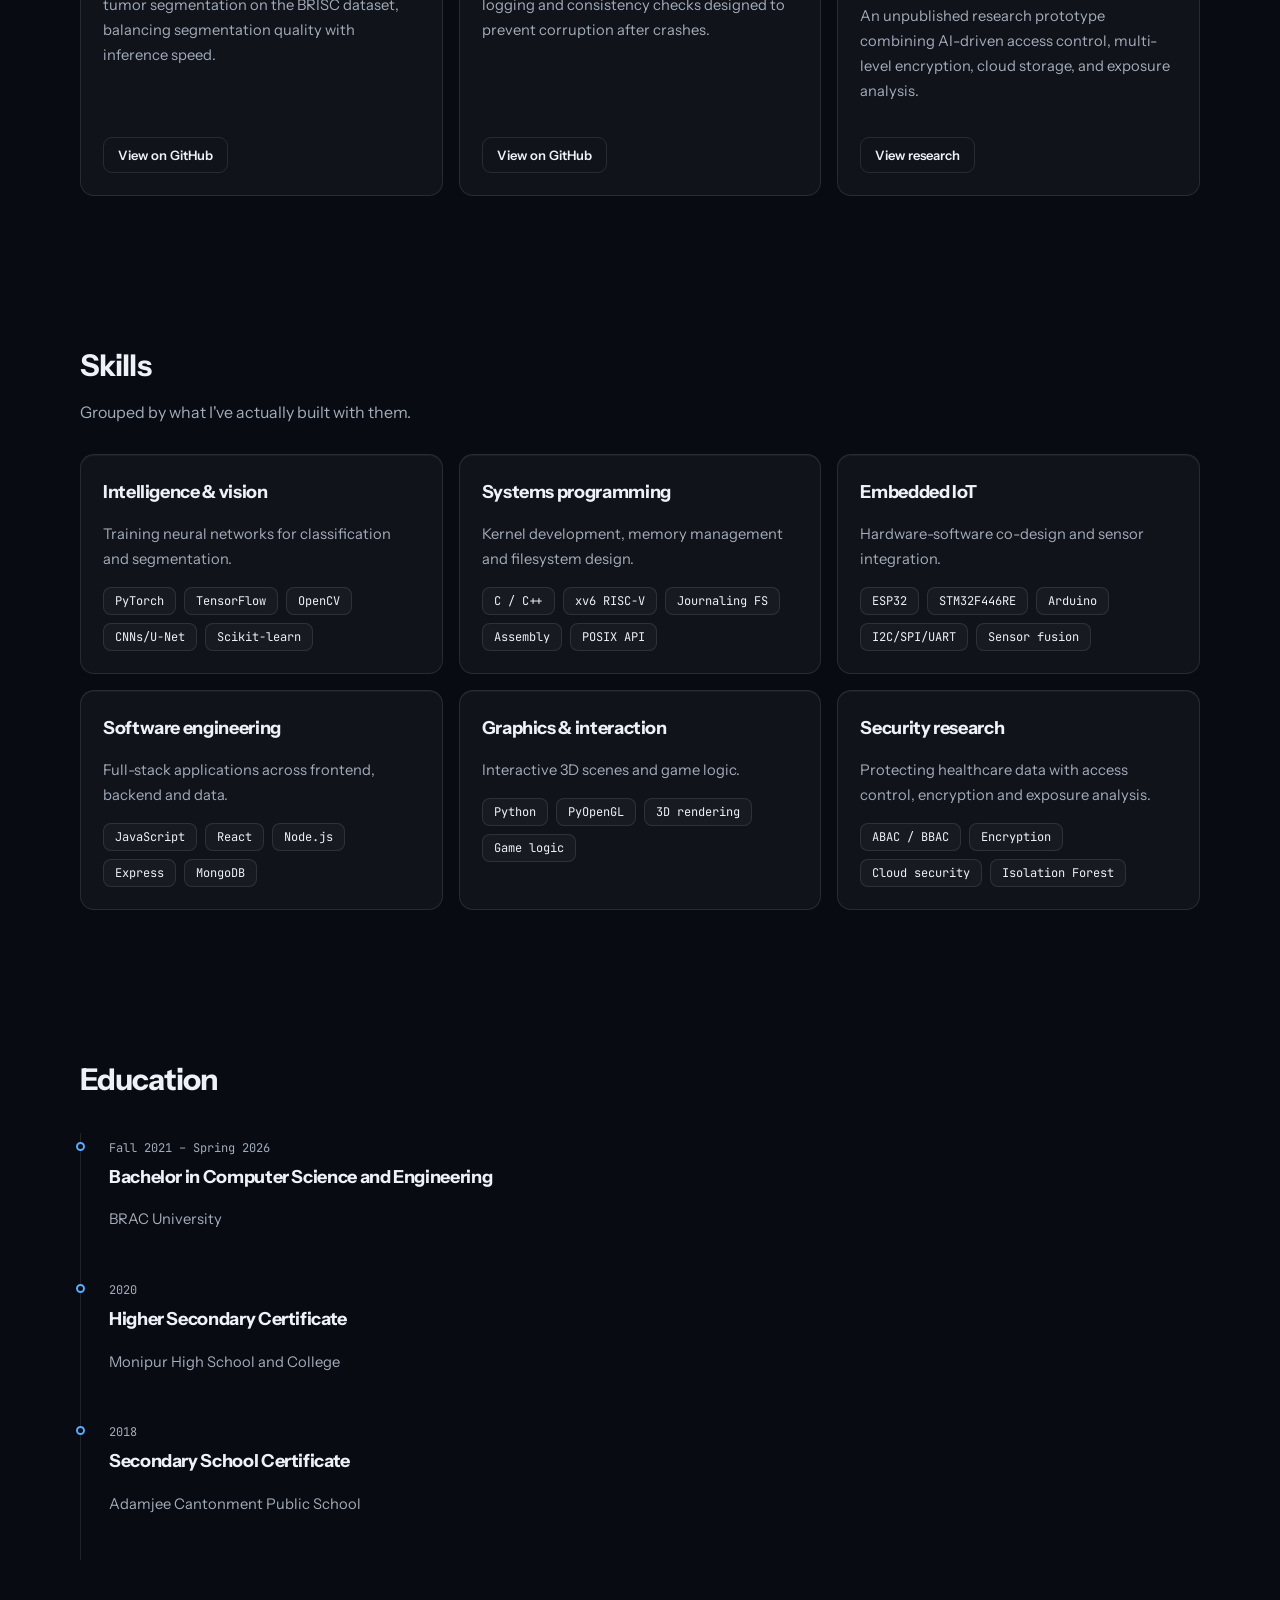
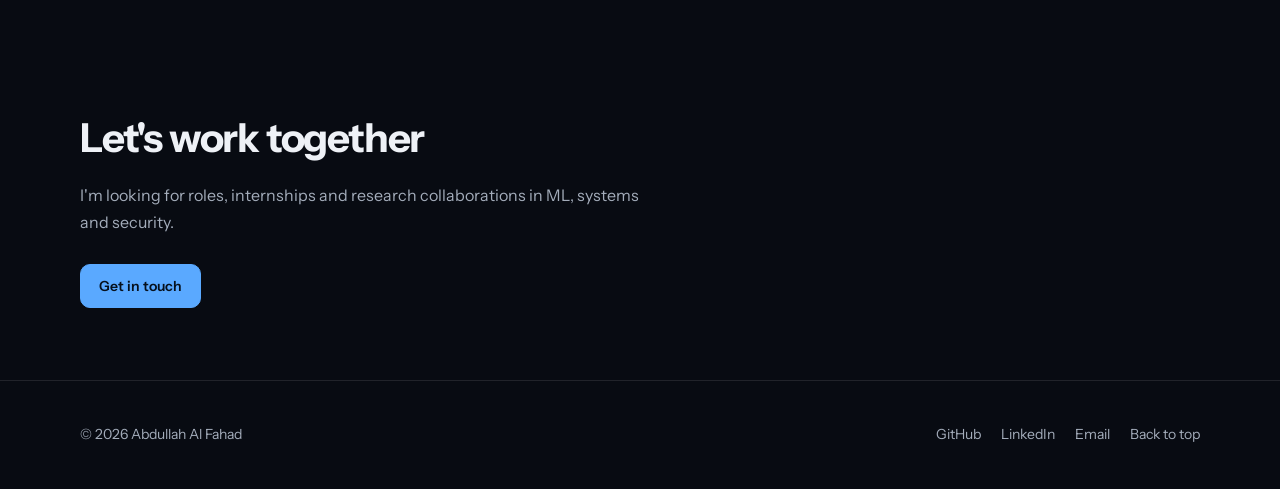
==== commit aaaff00c: "preview card added" ====
--- a/index.html
+++ b/index.html
@@ -10,6 +10,11 @@
 
   <meta property="og:title" content="Abdullah Al Fahad | Computer Science Engineer" />
   <meta property="og:description" content="CSE graduate building intelligent systems, from medical image segmentation to kernel-level filesystems." />
+  <meta property="og:image" content="https://fah-ayon.github.io/assets/og-image.png" />
+  <meta property="og:image:width" content="1200" />
+  <meta property="og:image:height" content="630" />
+  <meta property="og:url" content="https://fah-ayon.github.io/" />
+  <meta name="twitter:card" content="summary_large_image" />
   <meta property="og:type" content="website" />
 
   <link rel="preconnect" href="https://fonts.googleapis.com" />
@@ -73,7 +78,6 @@
       <p class="status">Open to jobs, internships and research</p>
 
       <div class="typing" aria-hidden="true">
-        <span class="typing-label">Now:</span>
         <span class="typing-text" id="typingText"></span>
         <span class="typing-cursor">█</span>
       </div>
@@ -294,7 +298,7 @@
       <div class="footer-links">
         <a href="https://github.com/fah-ayon" target="_blank" rel="noopener noreferrer">GitHub</a>
         <a href="https://linkedin.com/in/abdullahalfahadayon/" target="_blank" rel="noopener noreferrer">LinkedIn</a>
-        <a href="mailto:abdullah.al.fahad2@g.bracu.ac.bd">Email</a>
+        <a href="mailto:abdullah.al.fahad2@g.bracu.ac.bd" id="footerEmail" data-email="abdullah.al.fahad2@g.bracu.ac.bd">Email</a>
         <a href="#home">Back to top</a>
       </div>
     </div>
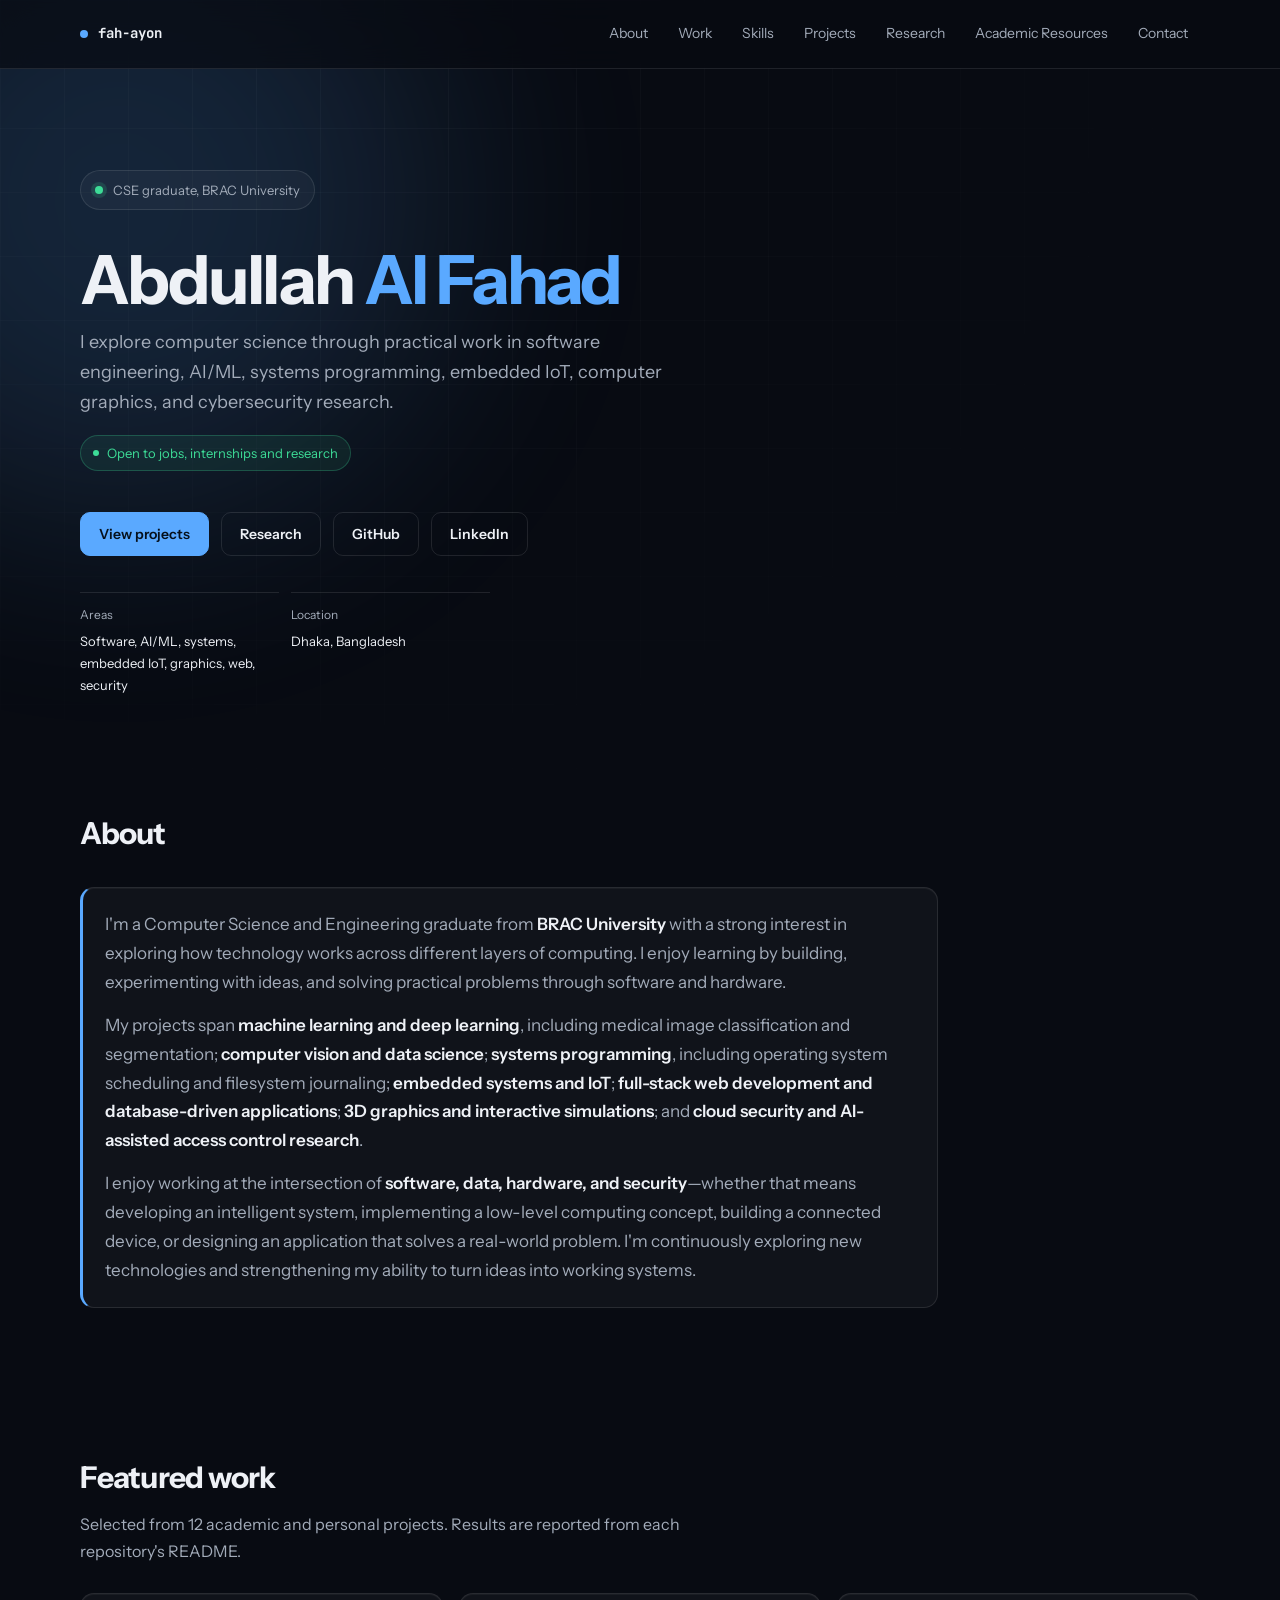
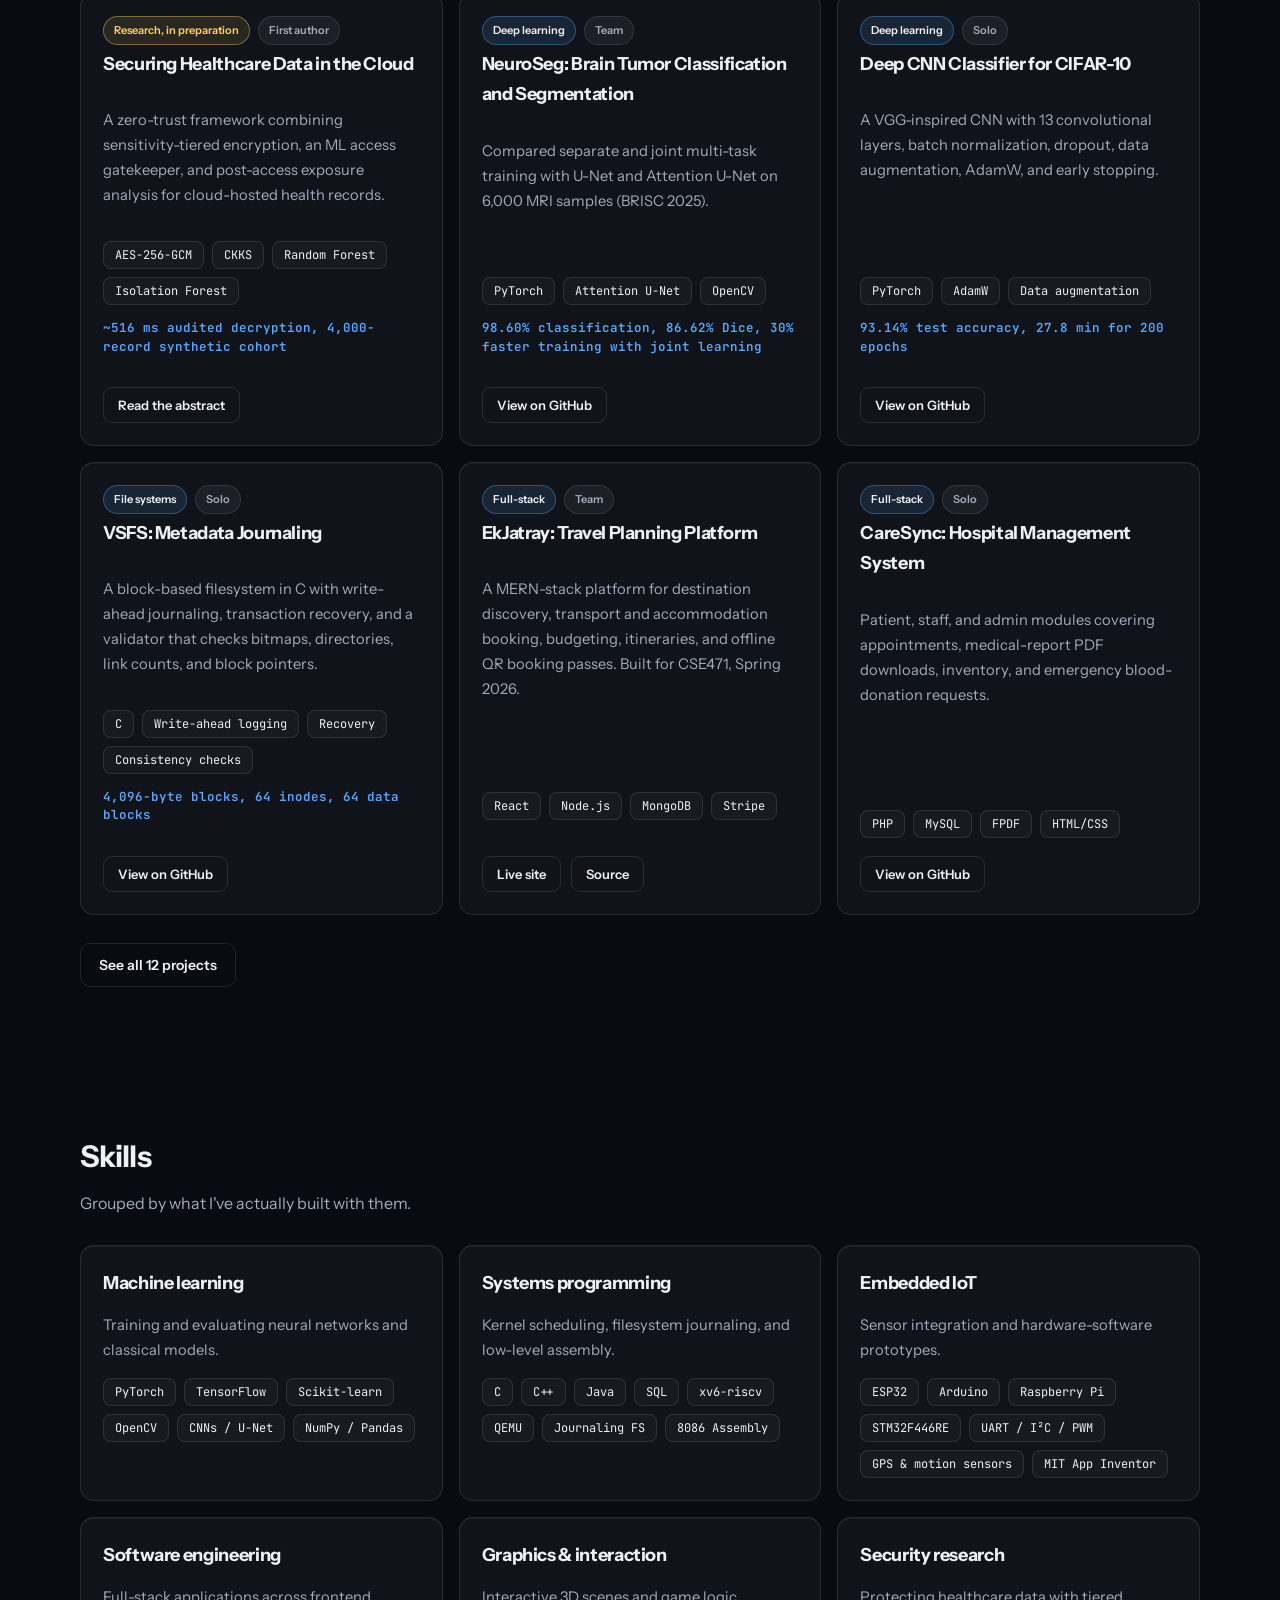
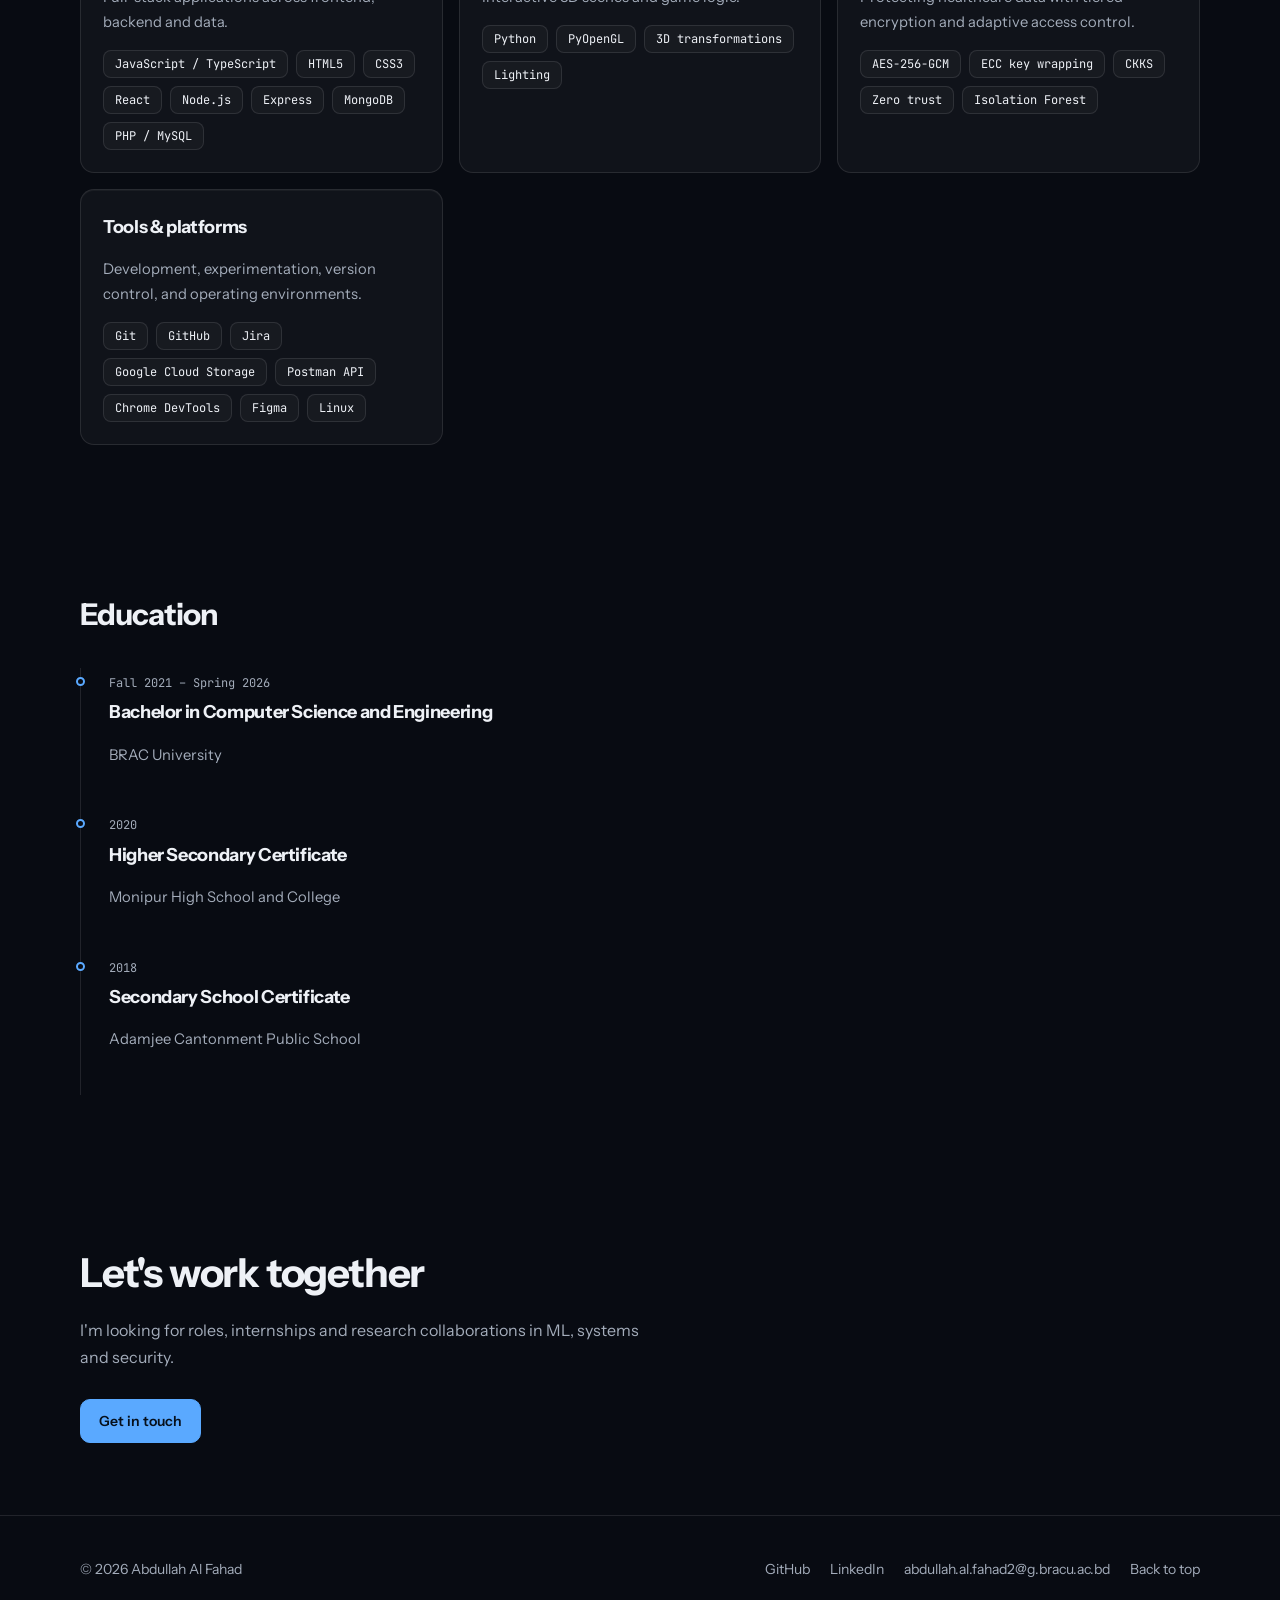
==== commit 178c2373: "added research and project, mentioned metrics" ====
--- a/index.html
+++ b/index.html
@@ -4,12 +4,13 @@
   <meta charset="UTF-8" />
   <meta name="viewport" content="width=device-width, initial-scale=1.0" />
   <title>Abdullah Al Fahad | Computer Science Engineer</title>
-  <meta name="description" content="Abdullah Al Fahad, CSE graduate from BRAC University building AI/ML, systems, embedded IoT, and security projects." />
+  <meta name="description" content="Abdullah Al Fahad, CSE graduate from BRAC University. Projects in AI/ML, systems programming, embedded IoT, and first-author healthcare cloud security research." />
   <meta name="author" content="Abdullah Al Fahad" />
   <meta name="theme-color" content="#080b12" />
+  <link rel="canonical" href="https://fah-ayon.github.io/" />
 
   <meta property="og:title" content="Abdullah Al Fahad | Computer Science Engineer" />
-  <meta property="og:description" content="CSE graduate building intelligent systems, from medical image segmentation to kernel-level filesystems." />
+  <meta property="og:description" content="CSE graduate building intelligent systems, from medical image segmentation to journaling filesystems." />
   <meta property="og:image" content="https://fah-ayon.github.io/assets/og-image.png" />
   <meta property="og:image:width" content="1200" />
   <meta property="og:image:height" content="630" />
@@ -24,6 +25,21 @@
   <link rel="icon" href="assets/favicon/favicon.svg" type="image/svg+xml" />
   <link rel="alternate icon" href="assets/favicon/favicon.ico" type="image/x-icon" />
   <link rel="manifest" href="assets/favicon/site.webmanifest" />
+  <script type="application/ld+json">
+  {
+    "@context": "https://schema.org",
+    "@type": "Person",
+    "name": "Abdullah Al Fahad",
+    "url": "https://fah-ayon.github.io/",
+    "jobTitle": "Computer Science Engineer",
+    "alumniOf": { "@type": "CollegeOrUniversity", "name": "BRAC University" },
+    "address": { "@type": "PostalAddress", "addressLocality": "Dhaka", "addressCountry": "BD" },
+    "sameAs": [
+      "https://github.com/fah-ayon",
+      "https://www.linkedin.com/in/abdullahalfahadayon/"
+    ]
+  }
+  </script>
   <script>document.documentElement.classList.remove("no-js");</script>
 </head>
 
@@ -77,13 +93,15 @@
 
       <p class="status">Open to jobs, internships and research</p>
 
-      <div class="typing" aria-hidden="true">
+      <!-- Kept (hidden) so script.js does not break; remove this block and the matching code in script.js if you no longer need it. -->
+      <div class="typing" aria-hidden="true" hidden>
         <span class="typing-text" id="typingText"></span>
         <span class="typing-cursor">█</span>
       </div>
 
       <div class="hero-actions">
-        <a class="btn ghost" href="projects.html">View projects</a>
+        <a class="btn primary" href="projects.html">View projects</a>
+        <a class="btn ghost" href="research.html">Research</a>
         <a class="btn ghost" href="https://github.com/fah-ayon" target="_blank" rel="noopener noreferrer">GitHub</a>
         <a class="btn ghost" href="https://linkedin.com/in/abdullahalfahadayon/" target="_blank" rel="noopener noreferrer">LinkedIn</a>
       </div>
@@ -91,7 +109,7 @@
       <div class="hero-metrics">
         <div class="metric">
           <div class="metric-title">Areas</div>
-          <div class="metric-value">Software, AI/ML, systems, IoT</div>
+          <div class="metric-value">Software, AI/ML, systems, embedded IoT, graphics, web, security</div>
         </div>
         <div class="metric">
           <div class="metric-title">Location</div>
@@ -100,26 +118,6 @@
       </div>
     </div>
 
-    <div class="hero-right">
-      <div class="card terminal">
-        <div class="terminal-top">
-          <span class="dot red"></span>
-          <span class="dot yellow"></span>
-          <span class="dot green"></span>
-          <span class="terminal-title">~/engine/profile</span>
-        </div>
-        <div class="terminal-body">
-          <p><span class="cmd">&gt; cat profile.json</span></p>
-          <p class="out">{
-  "role": "Computer Science Engineer",
-  "location": "Dhaka, BD",
-  "areas": ["Software", "AI/ML", "Systems", "IoT", "Graphics", "Security"]
-}</p>
-          <p><span class="cmd">&gt; run diagnostics</span></p>
-          <p class="out ok">System state: operational</p>
-        </div>
-      </div>
-    </div>
   </main>
 
   <section id="about" class="container section reveal">
@@ -128,10 +126,13 @@
     </div>
     <div class="card about-card">
       <p>
-        I'm a CSE graduate from BRAC University who enjoys learning by building across different areas of computer science. My work includes <strong>machine learning</strong> for medical image segmentation and disease classification, <strong>systems programming</strong> with xv6 and filesystem journaling, <strong>embedded IoT</strong> safety systems, <strong>full-stack applications</strong>, <strong>interactive graphics</strong>, and <strong>healthcare cloud security research</strong>.
+        I'm a Computer Science and Engineering graduate from <strong>BRAC University</strong> with a strong interest in exploring how technology works across different layers of computing. I enjoy learning by building, experimenting with ideas, and solving practical problems through software and hardware.
       </p>
       <p>
-        My strongest work is in ML for medical imaging and systems programming, and I like projects where software, data, hardware, and users all have to work together.
+        My projects span <strong>machine learning and deep learning</strong>, including medical image classification and segmentation; <strong>computer vision and data science</strong>; <strong>systems programming</strong>, including operating system scheduling and filesystem journaling; <strong>embedded systems and IoT</strong>; <strong>full-stack web development and database-driven applications</strong>; <strong>3D graphics and interactive simulations</strong>; and <strong>cloud security and AI-assisted access control research</strong>.
+      </p>
+      <p>
+        I enjoy working at the intersection of <strong>software, data, hardware, and security</strong>—whether that means developing an intelligent system, implementing a low-level computing concept, building a connected device, or designing an application that solves a real-world problem. I'm continuously exploring new technologies and strengthening my ability to turn ideas into working systems.
       </p>
     </div>
   </section>
@@ -139,47 +140,112 @@
   <section id="featured" class="container section reveal">
     <div class="section-head">
       <h2>Featured work</h2>
-      <p>A few examples from a broader set of software, AI/ML, systems, embedded, graphics, and security work.</p>
+      <p>Selected from 12 academic and personal projects. Results are reported from each repository's README.</p>
     </div>
     <div class="skills-grid">
       <article class="card project-card">
+        <div class="project-top">
+          <span class="badge unpublished">Research, in preparation</span>
+          <span class="badge role">First author</span>
+        </div>
+        <h3>Securing Healthcare Data in the Cloud</h3>
+        <p class="muted">A zero-trust framework combining sensitivity-tiered encryption, an ML access gatekeeper, and post-access exposure analysis for cloud-hosted health records.</p>
+        <div class="chips">
+          <span class="chip">AES-256-GCM</span>
+          <span class="chip">CKKS</span>
+          <span class="chip">Random Forest</span>
+          <span class="chip">Isolation Forest</span>
+        </div>
+        <p class="result">~516 ms audited decryption, 4,000-record synthetic cohort</p>
+        <a class="btn small ghost" href="research.html">Read the abstract</a>
+      </article>
+
+      <article class="card project-card">
+        <div class="project-top">
+          <span class="badge">Deep learning</span>
+          <span class="badge role">Team</span>
+        </div>
+        <h3>NeuroSeg: Brain Tumor Classification and Segmentation</h3>
+        <p class="muted">Compared separate and joint multi-task training with U-Net and Attention U-Net on 6,000 MRI samples (BRISC 2025).</p>
         <div class="chips">
           <span class="chip">PyTorch</span>
           <span class="chip">Attention U-Net</span>
-          <span class="chip">Joint learning</span>
-          <span class="chip">CNNs</span>
           <span class="chip">OpenCV</span>
         </div>
-        <h3>NeuroSeg: Medical Vision</h3>
-        <p class="muted">Attention U-Net and joint learning for brain tumor segmentation on the BRISC dataset, balancing segmentation quality with inference speed.</p>
+        <p class="result">98.60% classification, 86.62% Dice, 30% faster training with joint learning</p>
         <a class="btn small ghost" href="https://github.com/fah-ayon/NeuroSeg-Classification" target="_blank" rel="noopener noreferrer">View on GitHub</a>
       </article>
 
       <article class="card project-card">
+        <div class="project-top">
+          <span class="badge">Deep learning</span>
+          <span class="badge role">Solo</span>
+        </div>
+        <h3>Deep CNN Classifier for CIFAR-10</h3>
+        <p class="muted">A VGG-inspired CNN with 13 convolutional layers, batch normalization, dropout, data augmentation, AdamW, and early stopping.</p>
+        <div class="chips">
+          <span class="chip">PyTorch</span>
+          <span class="chip">AdamW</span>
+          <span class="chip">Data augmentation</span>
+        </div>
+        <p class="result">93.14% test accuracy, 27.8 min for 200 epochs</p>
+        <a class="btn small ghost" href="https://github.com/fah-ayon/Deep-CNN-Classifier-CIFAR10" target="_blank" rel="noopener noreferrer">View on GitHub</a>
+      </article>
+
+      <article class="card project-card">
+        <div class="project-top">
+          <span class="badge">File systems</span>
+          <span class="badge role">Solo</span>
+        </div>
+        <h3>VSFS: Metadata Journaling</h3>
+        <p class="muted">A block-based filesystem in C with write-ahead journaling, transaction recovery, and a validator that checks bitmaps, directories, link counts, and block pointers.</p>
         <div class="chips">
           <span class="chip">C</span>
-          <span class="chip">xv6 RISC-V</span>
           <span class="chip">Write-ahead logging</span>
+          <span class="chip">Recovery</span>
           <span class="chip">Consistency checks</span>
         </div>
-        <h3>VSFS Metadata Journaling</h3>
-        <p class="muted">A block-based C filesystem with write-ahead logging and consistency checks designed to prevent corruption after crashes.</p>
+        <p class="result">4,096-byte blocks, 64 inodes, 64 data blocks</p>
         <a class="btn small ghost" href="https://github.com/fah-ayon/MetaData-Journaling-VSFS-" target="_blank" rel="noopener noreferrer">View on GitHub</a>
       </article>
 
       <article class="card project-card">
-        <div class="chips">
-          <span class="chip">Random Forest</span>
-          <span class="chip">Isolation Forest</span>
-          <span class="chip">ABAC / BBAC</span>
-          <span class="chip">Multi-level encryption</span>
-          <span class="chip">Cloud storage</span>
-          <span class="chip">Exposure analysis</span>
-        </div>
-        <h3>Healthcare Cloud Security</h3>
-        <p class="muted">An unpublished research prototype combining AI-driven access control, multi-level encryption, cloud storage, and exposure analysis.</p>
-        <a class="btn small ghost" href="research.html">View research</a>
-      </article>
+        <div class="project-top">
+          <span class="badge">Full-stack</span>
+          <span class="badge role">Team</span>
+        </div>
+        <h3>EkJatray: Travel Planning Platform</h3>
+        <p class="muted">A MERN-stack platform for destination discovery, transport and accommodation booking, budgeting, itineraries, and offline QR booking passes. Built for CSE471, Spring 2026.</p>
+        <div class="chips">
+          <span class="chip">React</span>
+          <span class="chip">Node.js</span>
+          <span class="chip">MongoDB</span>
+          <span class="chip">Stripe</span>
+        </div>
+        <div class="project-actions">
+          <a class="btn small ghost" href="https://ekjatray.vercel.app/" target="_blank" rel="noopener noreferrer">Live site</a>
+          <a class="btn small ghost" href="https://github.com/MaishaFarzanaJoyee/EkJatray-Bringing-Your-Travel-Pieces-Together" target="_blank" rel="noopener noreferrer">Source</a>
+        </div>
+      </article>
+
+      <article class="card project-card">
+        <div class="project-top">
+          <span class="badge">Full-stack</span>
+          <span class="badge role">Solo</span>
+        </div>
+        <h3>CareSync: Hospital Management System</h3>
+        <p class="muted">Patient, staff, and admin modules covering appointments, medical-report PDF downloads, inventory, and emergency blood-donation requests.</p>
+        <div class="chips">
+          <span class="chip">PHP</span>
+          <span class="chip">MySQL</span>
+          <span class="chip">FPDF</span>
+          <span class="chip">HTML/CSS</span>
+        </div>
+        <a class="btn small ghost" href="https://github.com/fah-ayon/CareSync" target="_blank" rel="noopener noreferrer">View on GitHub</a>
+      </article>
+    </div>
+    <div class="section-more">
+      <a class="btn ghost" href="projects.html">See all 12 projects</a>
     </div>
   </section>
 
@@ -190,38 +256,44 @@
     </div>
     <div class="skills-grid">
       <div class="card">
-        <h3>Intelligence &amp; vision</h3>
-        <p class="muted">Training neural networks for classification and segmentation.</p>
+        <h3>Machine learning</h3>
+        <p class="muted">Training and evaluating neural networks and classical models.</p>
         <div class="chips">
           <span class="chip">PyTorch</span>
           <span class="chip">TensorFlow</span>
+          <span class="chip">Scikit-learn</span>
           <span class="chip">OpenCV</span>
-          <span class="chip">CNNs/U-Net</span>
-          <span class="chip">Scikit-learn</span>
+          <span class="chip">CNNs / U-Net</span>
+          <span class="chip">NumPy / Pandas</span>
         </div>
       </div>
 
       <div class="card">
         <h3>Systems programming</h3>
-        <p class="muted">Kernel development, memory management and filesystem design.</p>
-        <div class="chips">
-          <span class="chip">C / C++</span>
-          <span class="chip">xv6 RISC-V</span>
+        <p class="muted">Kernel scheduling, filesystem journaling, and low-level assembly.</p>
+        <div class="chips">
+          <span class="chip">C</span>
+          <span class="chip">C++</span>
+          <span class="chip">Java</span>
+          <span class="chip">SQL</span>
+          <span class="chip">xv6-riscv</span>
+          <span class="chip">QEMU</span>
           <span class="chip">Journaling FS</span>
-          <span class="chip">Assembly</span>
-          <span class="chip">POSIX API</span>
+          <span class="chip">8086 Assembly</span>
         </div>
       </div>
 
       <div class="card">
         <h3>Embedded IoT</h3>
-        <p class="muted">Hardware-software co-design and sensor integration.</p>
+        <p class="muted">Sensor integration and hardware-software prototypes.</p>
         <div class="chips">
           <span class="chip">ESP32</span>
+          <span class="chip">Arduino</span>
+          <span class="chip">Raspberry Pi</span>
           <span class="chip">STM32F446RE</span>
-          <span class="chip">Arduino</span>
-          <span class="chip">I2C/SPI/UART</span>
-          <span class="chip">Sensor fusion</span>
+          <span class="chip">UART / I²C / PWM</span>
+          <span class="chip">GPS &amp; motion sensors</span>
+          <span class="chip">MIT App Inventor</span>
         </div>
       </div>
 
@@ -229,11 +301,14 @@
         <h3>Software engineering</h3>
         <p class="muted">Full-stack applications across frontend, backend and data.</p>
         <div class="chips">
-          <span class="chip">JavaScript</span>
+          <span class="chip">JavaScript / TypeScript</span>
+          <span class="chip">HTML5</span>
+          <span class="chip">CSS3</span>
           <span class="chip">React</span>
           <span class="chip">Node.js</span>
           <span class="chip">Express</span>
           <span class="chip">MongoDB</span>
+          <span class="chip">PHP / MySQL</span>
         </div>
       </div>
 
@@ -243,19 +318,34 @@
         <div class="chips">
           <span class="chip">Python</span>
           <span class="chip">PyOpenGL</span>
-          <span class="chip">3D rendering</span>
-          <span class="chip">Game logic</span>
+          <span class="chip">3D transformations</span>
+          <span class="chip">Lighting</span>
         </div>
       </div>
 
       <div class="card">
         <h3>Security research</h3>
-        <p class="muted">Protecting healthcare data with access control, encryption and exposure analysis.</p>
-        <div class="chips">
-          <span class="chip">ABAC / BBAC</span>
-          <span class="chip">Encryption</span>
-          <span class="chip">Cloud security</span>
+        <p class="muted">Protecting healthcare data with tiered encryption and adaptive access control.</p>
+        <div class="chips">
+          <span class="chip">AES-256-GCM</span>
+          <span class="chip">ECC key wrapping</span>
+          <span class="chip">CKKS</span>
+          <span class="chip">Zero trust</span>
           <span class="chip">Isolation Forest</span>
+        </div>
+      </div>
+      <div class="card">
+        <h3>Tools &amp; platforms</h3>
+        <p class="muted">Development, experimentation, version control, and operating environments.</p>
+        <div class="chips">
+          <span class="chip">Git</span>
+          <span class="chip">GitHub</span>
+          <span class="chip">Jira</span>
+          <span class="chip">Google Cloud Storage</span>
+          <span class="chip">Postman API</span>
+          <span class="chip">Chrome DevTools</span>
+          <span class="chip">Figma</span>
+          <span class="chip">Linux</span>
         </div>
       </div>
     </div>
@@ -298,7 +388,7 @@
       <div class="footer-links">
         <a href="https://github.com/fah-ayon" target="_blank" rel="noopener noreferrer">GitHub</a>
         <a href="https://linkedin.com/in/abdullahalfahadayon/" target="_blank" rel="noopener noreferrer">LinkedIn</a>
-        <a href="mailto:abdullah.al.fahad2@g.bracu.ac.bd" id="footerEmail" data-email="abdullah.al.fahad2@g.bracu.ac.bd">Email</a>
+        <a href="mailto:abdullah.al.fahad2@g.bracu.ac.bd" id="footerEmail" data-email="abdullah.al.fahad2@g.bracu.ac.bd">abdullah.al.fahad2@g.bracu.ac.bd</a>
         <a href="#home">Back to top</a>
       </div>
     </div>
--- a/style.css
+++ b/style.css
@@ -271,7 +271,8 @@
 .result { font: 600 13px var(--font-mono); color: var(--accent); margin-top: 10px; }
 .project { display: flex; flex-direction: column; }
 .project h2, .project h3 { margin: 12px 0 8px; font-size: 18px; letter-spacing: -0.02em; line-height: 1.3; }
-.project p { margin: 0; color: var(--muted); font-size: 0.92rem; flex: 1; }
+.project p { margin: 0; color: var(--muted); font-size: 0.92rem; }
+.project .desc { flex: 1; }
 .project-top { display: flex; justify-content: space-between; gap: 8px; }
 .project-actions { display: flex; flex-wrap: wrap; gap: 10px; margin-top: 18px; }
 .projects-grid:has(> :only-child) { grid-template-columns: minmax(0, 78ch); }
@@ -360,3 +361,51 @@
   }
   .links.show { display: flex !important; }
 }
+
+
+/* ---------- Additions: roles, outcomes, highlights, research ---------- */
+.typing[hidden] { display: none; }
+
+.project-top { flex-wrap: wrap; justify-content: flex-start; }
+.badge.role { border-color: var(--line); background: rgba(255, 255, 255, 0.05); color: var(--muted); }
+
+.project .chips { margin-top: 14px; }
+.outcome { margin-top: 14px !important; font-size: 0.88rem !important; line-height: 1.55; }
+.outcome strong { color: var(--text); font-weight: 600; }
+.project-card .result { font: 600 12.5px/1.5 var(--font-mono); }
+
+.section-more { margin-top: 28px; }
+.hero-actions .btn.primary { color: #06101c; }
+
+/* hero highlights card (replaces the terminal) */
+.highlights-title { margin: 0 0 14px; font-size: 14px; font-weight: 600; color: var(--muted); letter-spacing: 0; }
+.highlights dl { margin: 0; display: grid; gap: 0; }
+.highlights dl > div { display: grid; grid-template-columns: 112px 1fr; gap: 14px; align-items: baseline; padding: 14px 0; border-top: 1px solid var(--line); }
+.highlights dt { font: 700 26px/1 var(--font-sans); letter-spacing: -0.03em; color: var(--accent); }
+.highlights dd { margin: 0; font-size: 14px; line-height: 1.4; }
+.highlights dd span { display: block; margin-top: 3px; font-size: 12.5px; color: var(--muted); }
+.highlights-note { margin: 6px 0 0; padding-top: 12px; border-top: 1px solid var(--line); font-size: 12.5px; color: var(--muted); }
+
+/* research page */
+.research { max-width: 86ch; padding: 28px; }
+.research:hover { background: var(--surface); border-color: var(--line); }
+.research h2 { margin: 14px 0 8px; font-size: clamp(22px, 3.2vw, 28px); line-height: 1.25; letter-spacing: -0.02em; }
+.meta-line { margin: 0 0 22px; color: var(--muted); font-size: 0.95rem; }
+.stats { display: grid; grid-template-columns: repeat(4, 1fr); gap: 12px; margin-bottom: 8px; }
+.stats > div { border-top: 1px solid var(--line); padding-top: 12px; }
+.stats strong { display: block; font-size: 22px; letter-spacing: -0.02em; color: var(--accent); }
+.stats span { font-size: 12.5px; color: var(--muted); line-height: 1.4; display: block; }
+.research-block { margin-top: 28px; }
+.research-block h3 { font-size: 16px; margin-bottom: 8px; }
+.research-block p { margin: 0; color: var(--muted); font-size: 0.97rem; max-width: 72ch; }
+.research-block .chips { margin-top: 0; }
+.supervisors { list-style: none; margin: 0; padding: 0; display: grid; gap: 14px; }
+.supervisors li { color: var(--text); font-size: 0.97rem; }
+.supervisors span { display: block; color: var(--muted); font-size: 0.9rem; margin-top: 2px; max-width: 72ch; }
+.note { margin: 28px 0 0; padding: 12px 14px; border-left: 3px solid #ffd166; background: rgba(255, 209, 102, 0.06); color: var(--muted); font-size: 0.88rem; border-radius: 0 8px 8px 0; }
+
+@media (max-width: 720px) {
+  .stats { grid-template-columns: 1fr 1fr; }
+  .highlights dl > div { grid-template-columns: 96px 1fr; }
+  .research { padding: 20px; }
+}
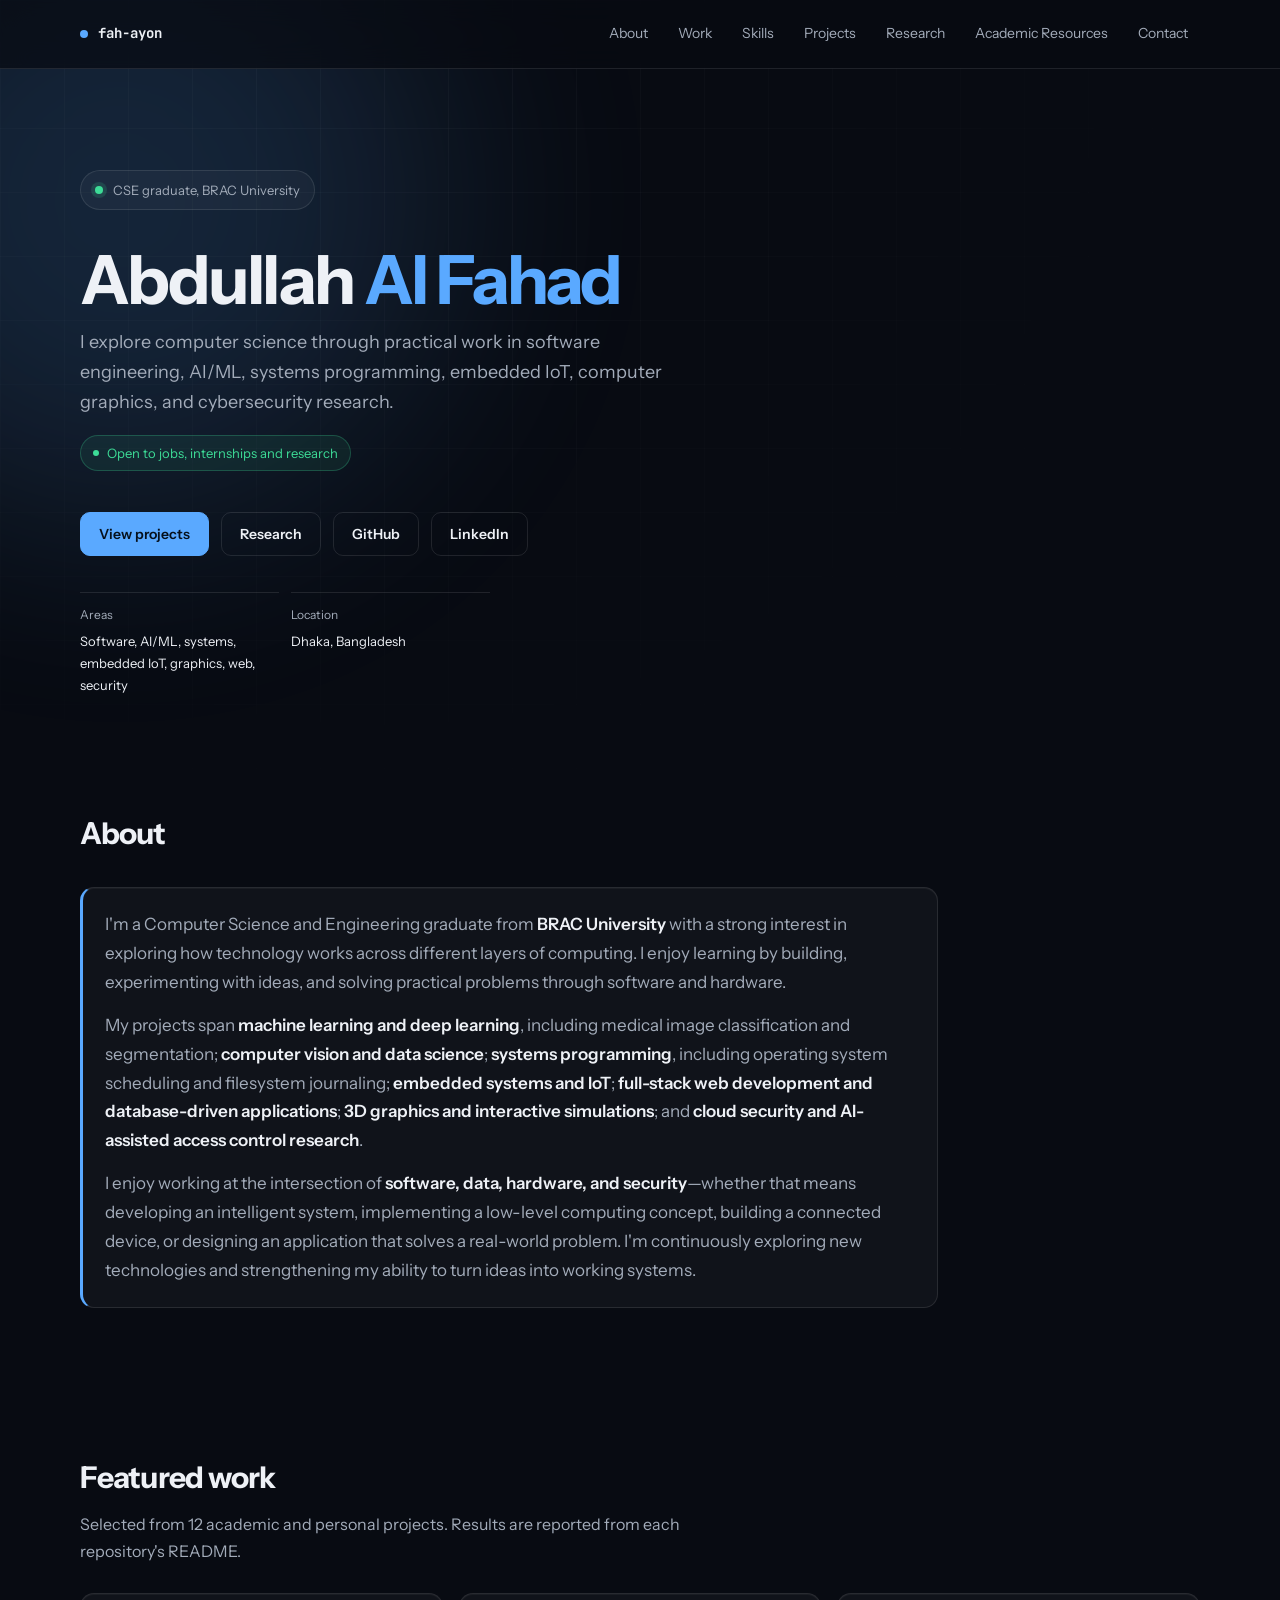
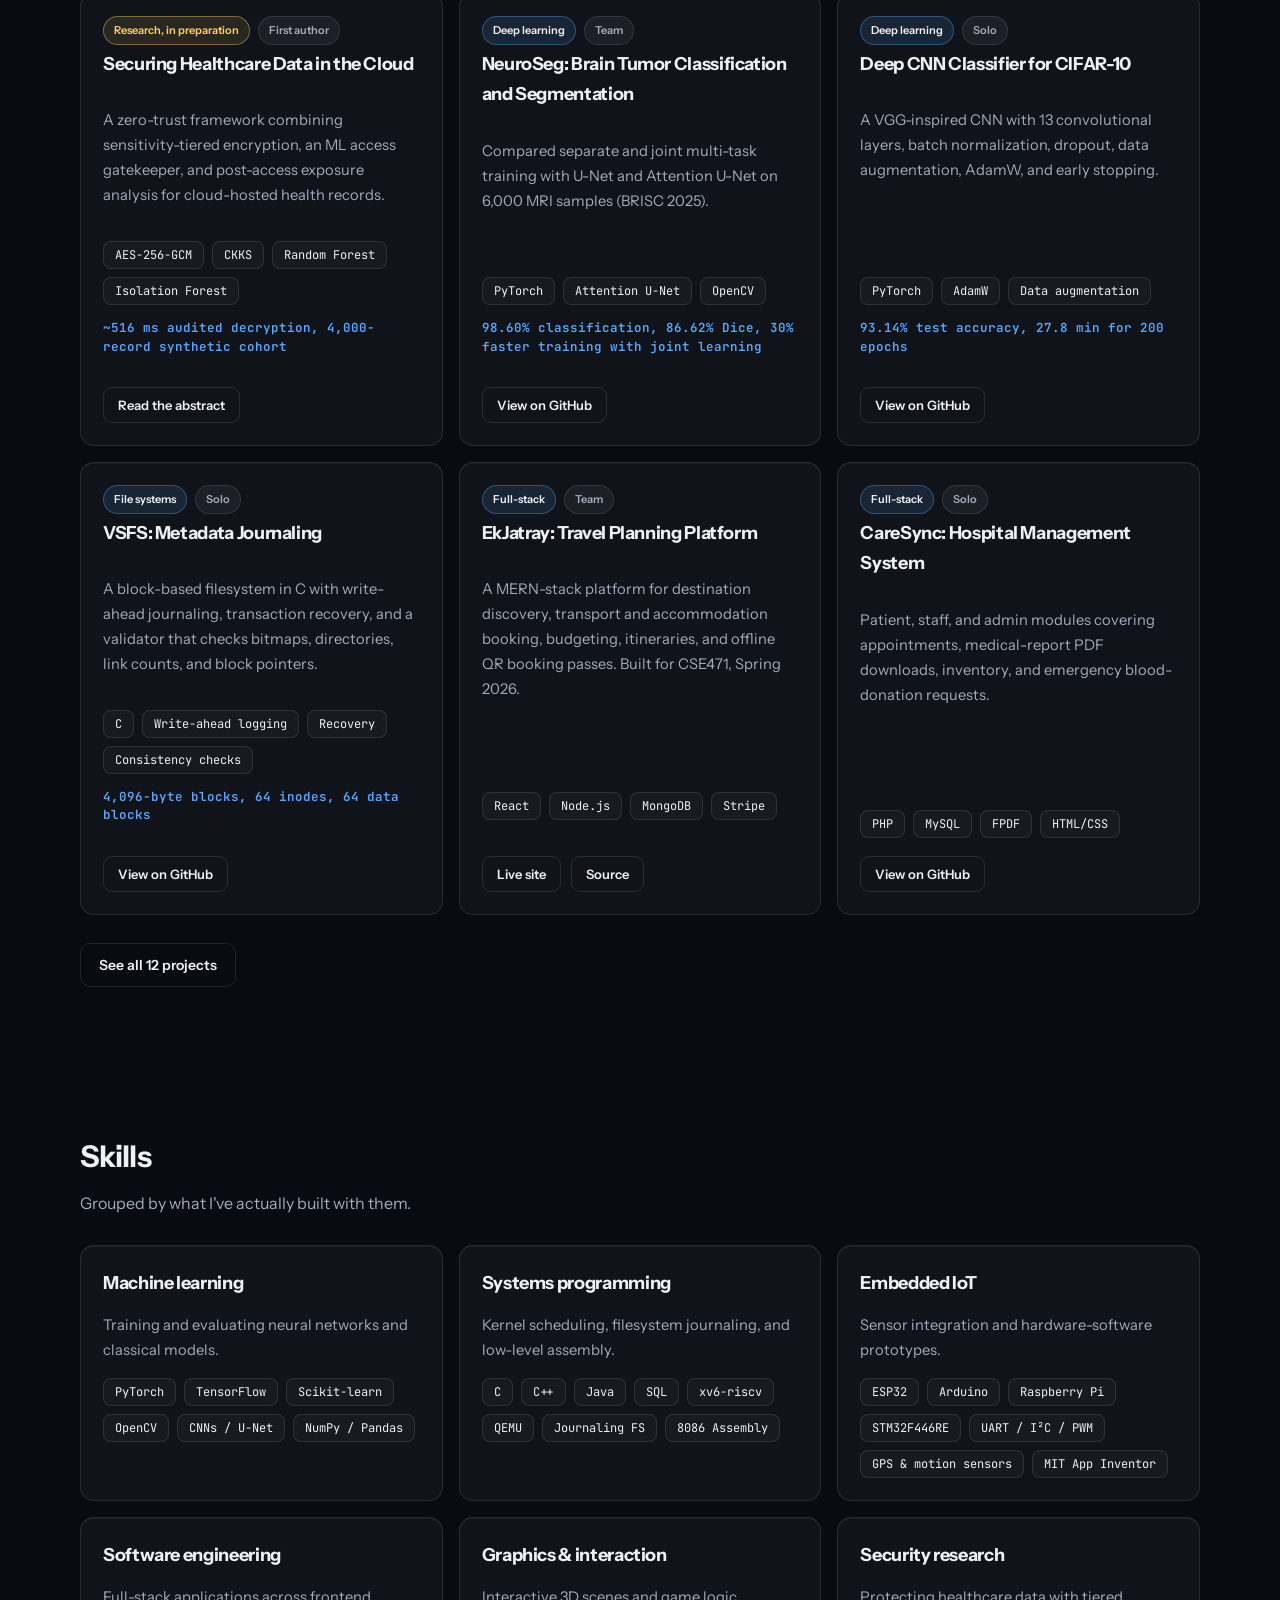
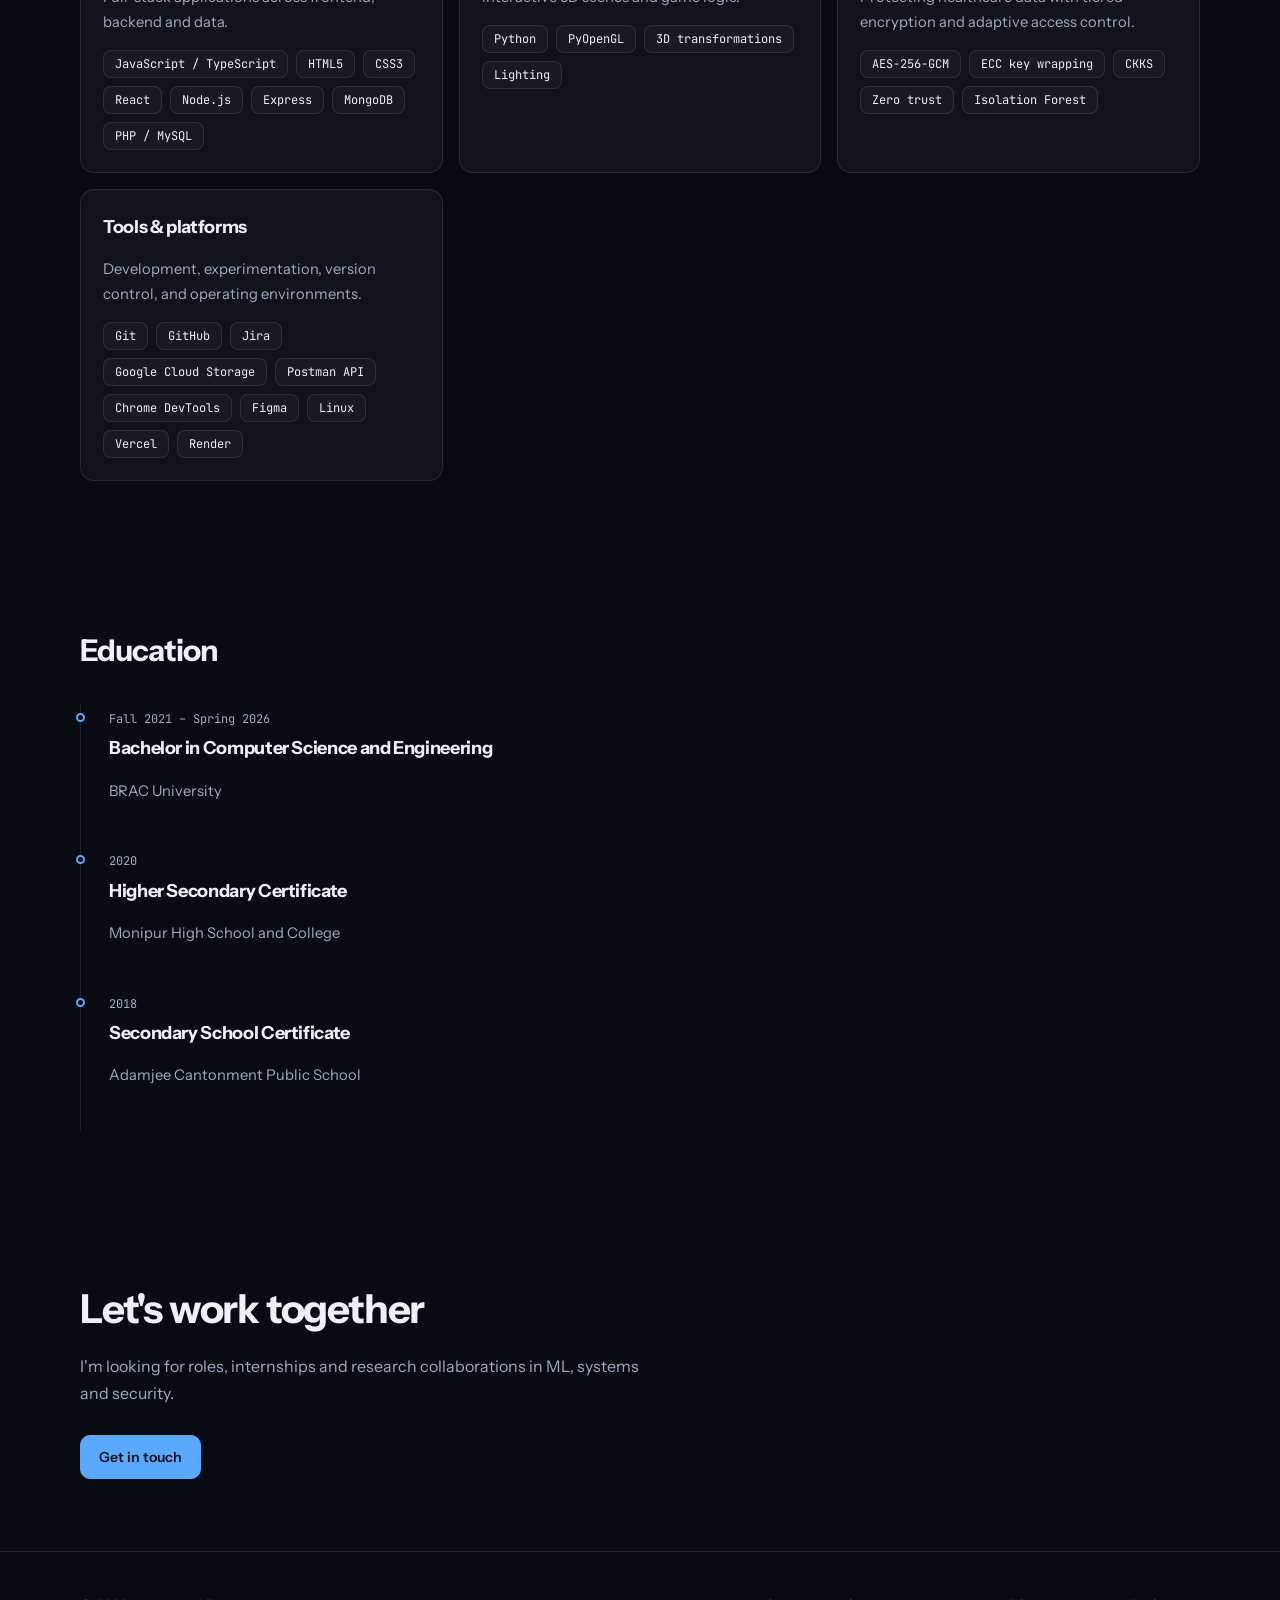
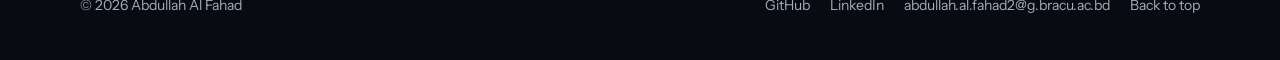
==== commit abfbbd15: "skills updated" ====
--- a/index.html
+++ b/index.html
@@ -346,6 +346,8 @@
           <span class="chip">Chrome DevTools</span>
           <span class="chip">Figma</span>
           <span class="chip">Linux</span>
+          <span class="chip">Vercel</span>
+          <span class="chip">Render</span>
         </div>
       </div>
     </div>
